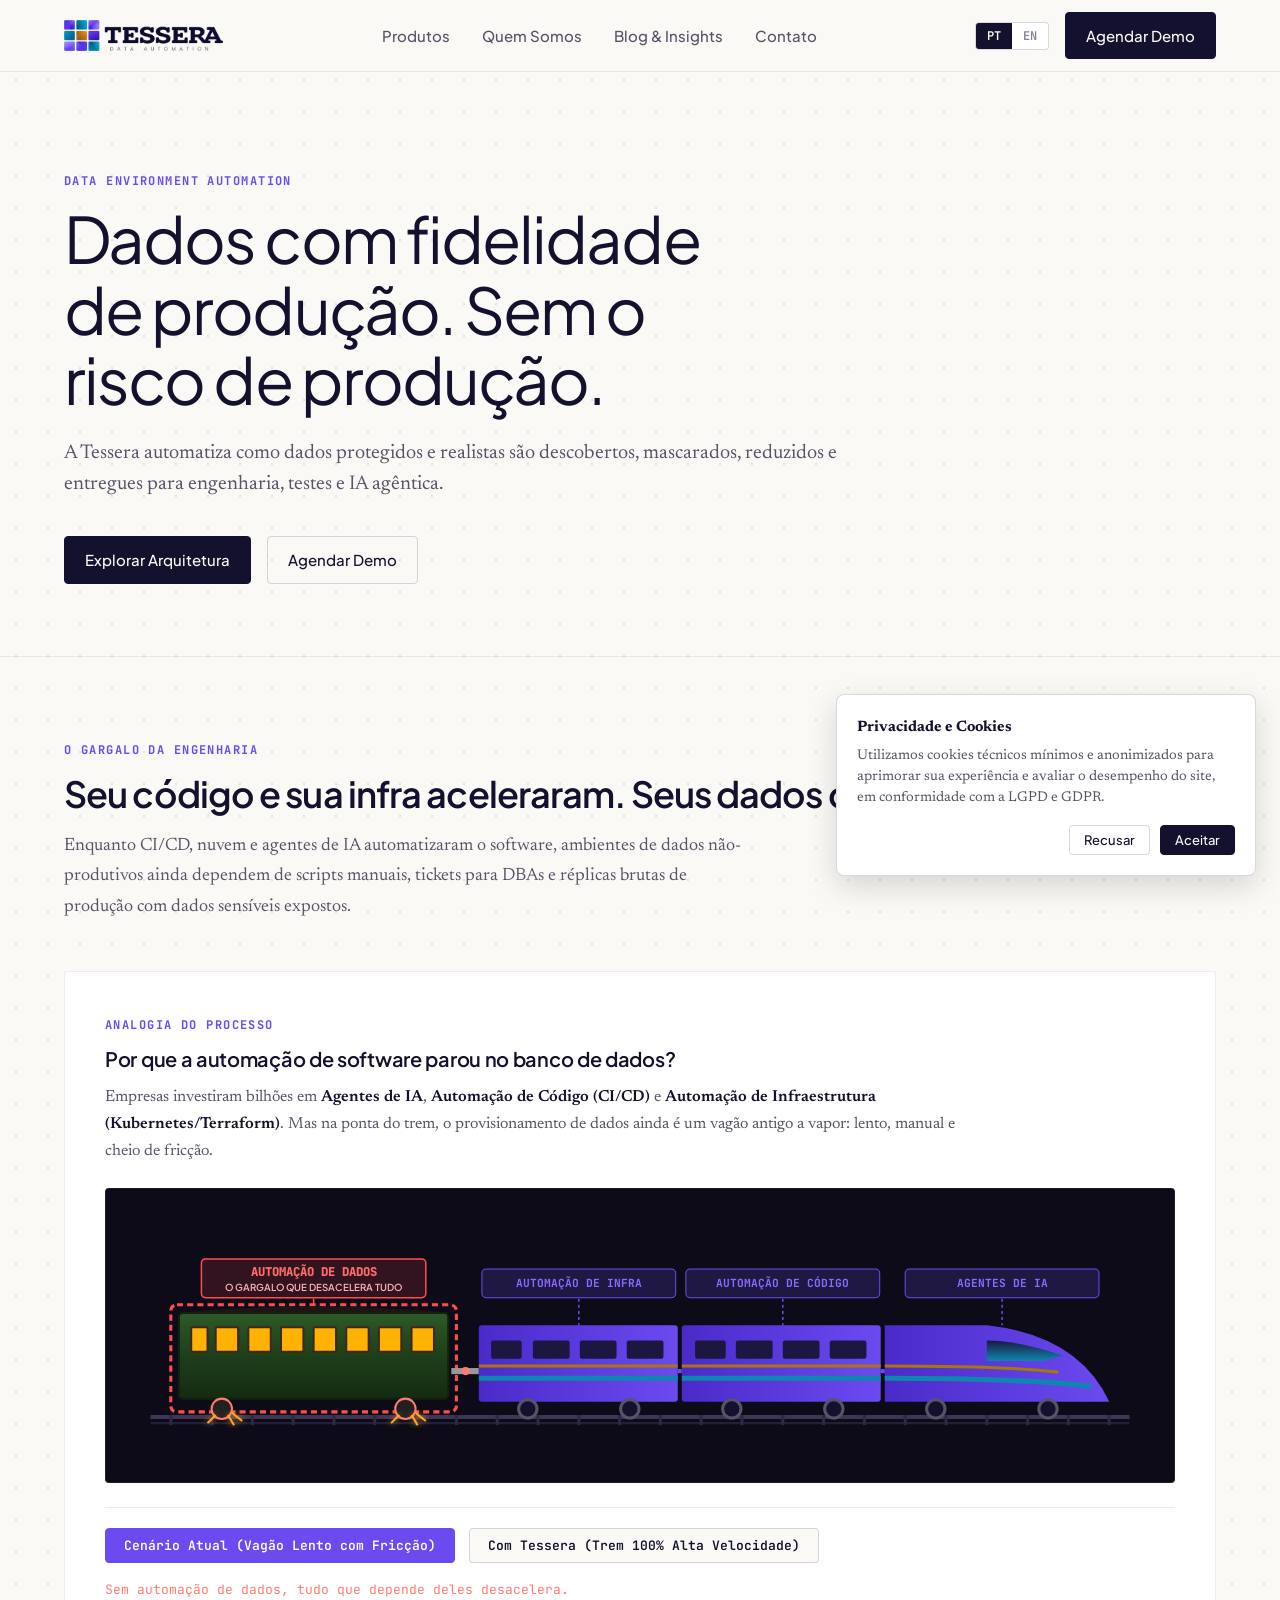
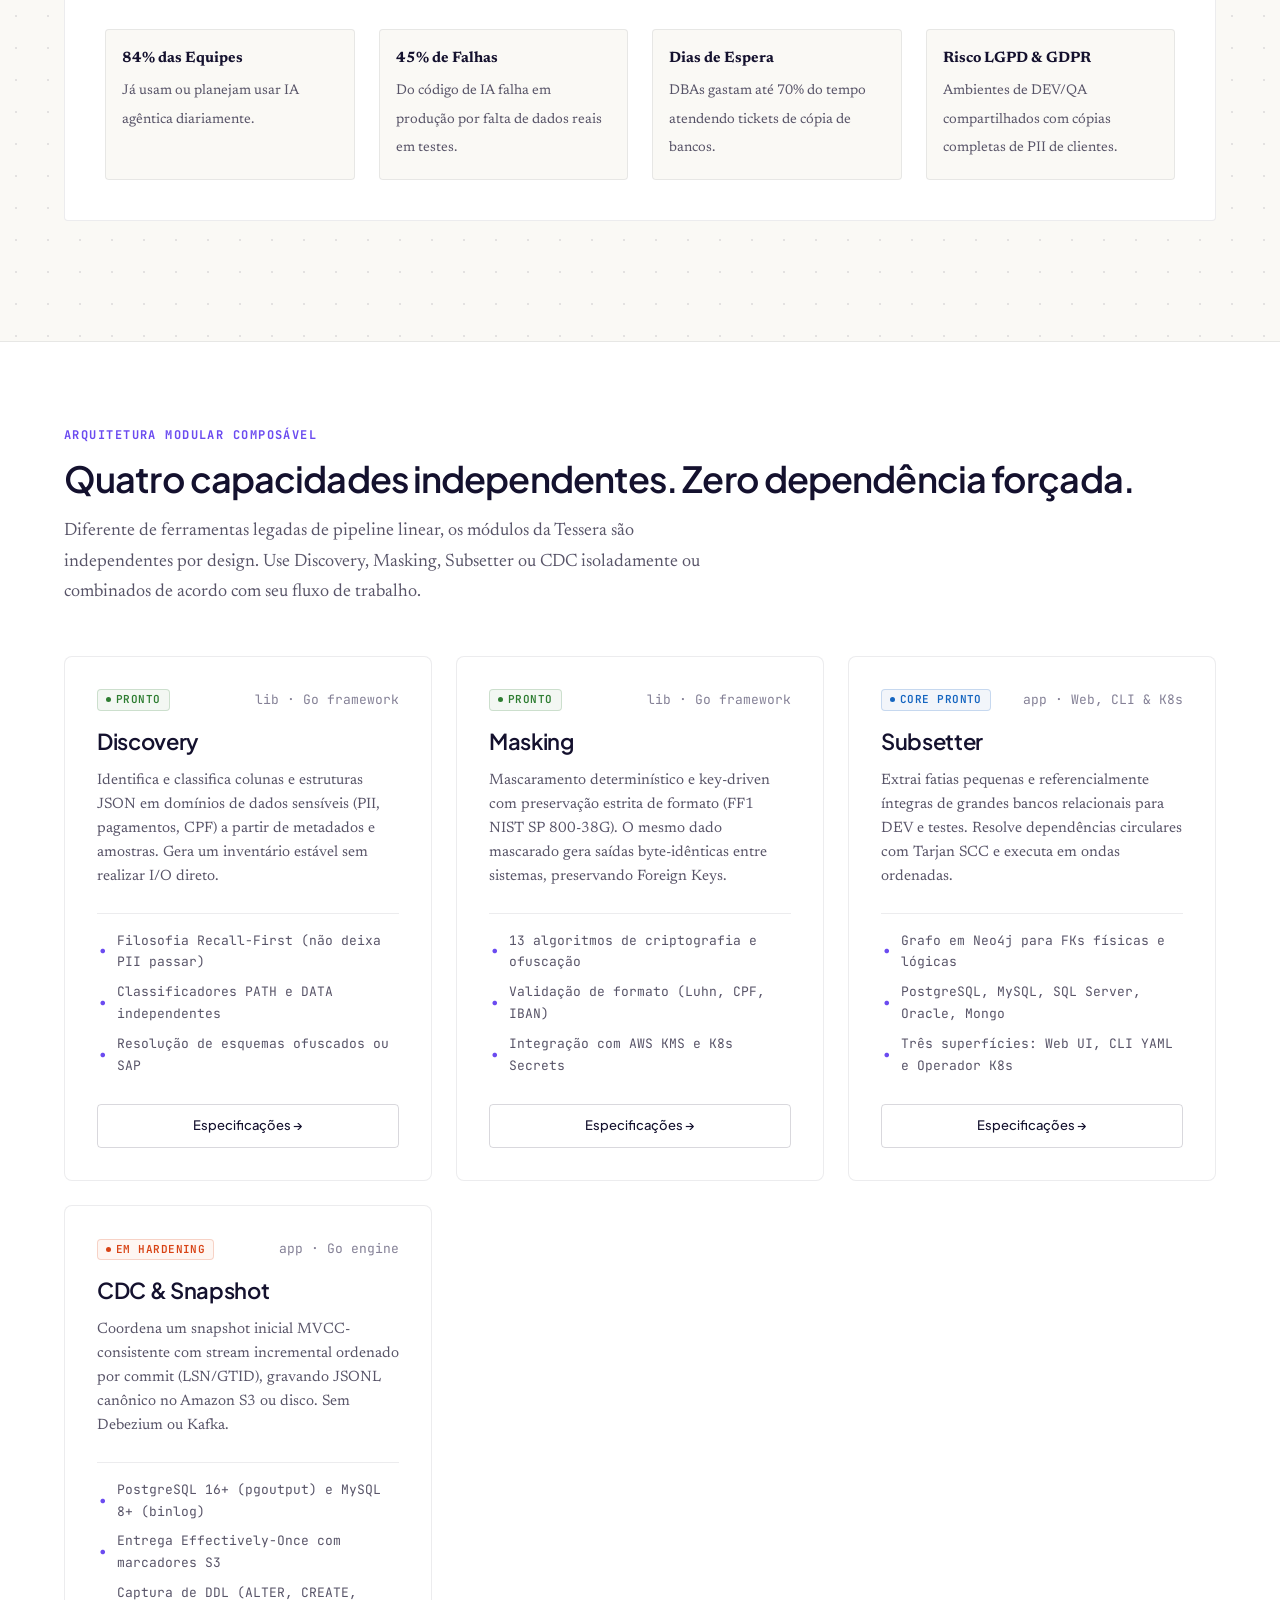
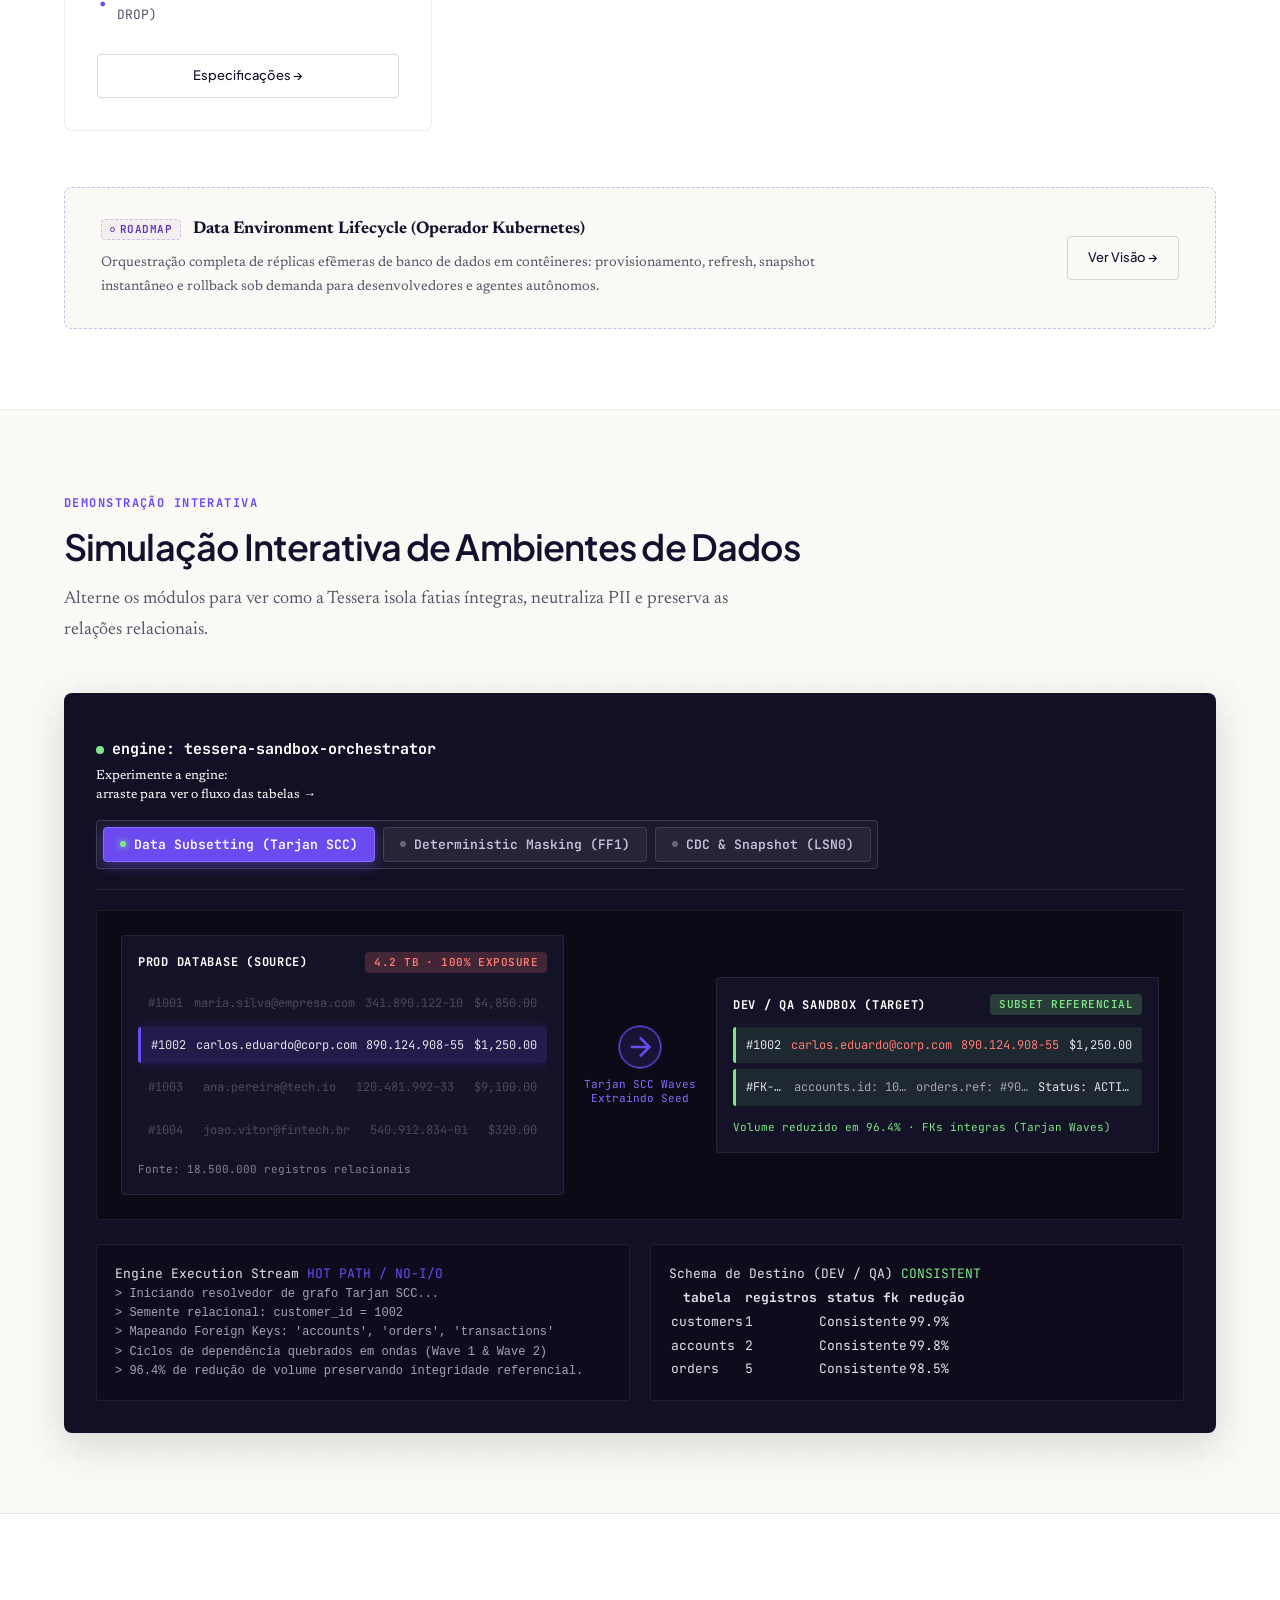
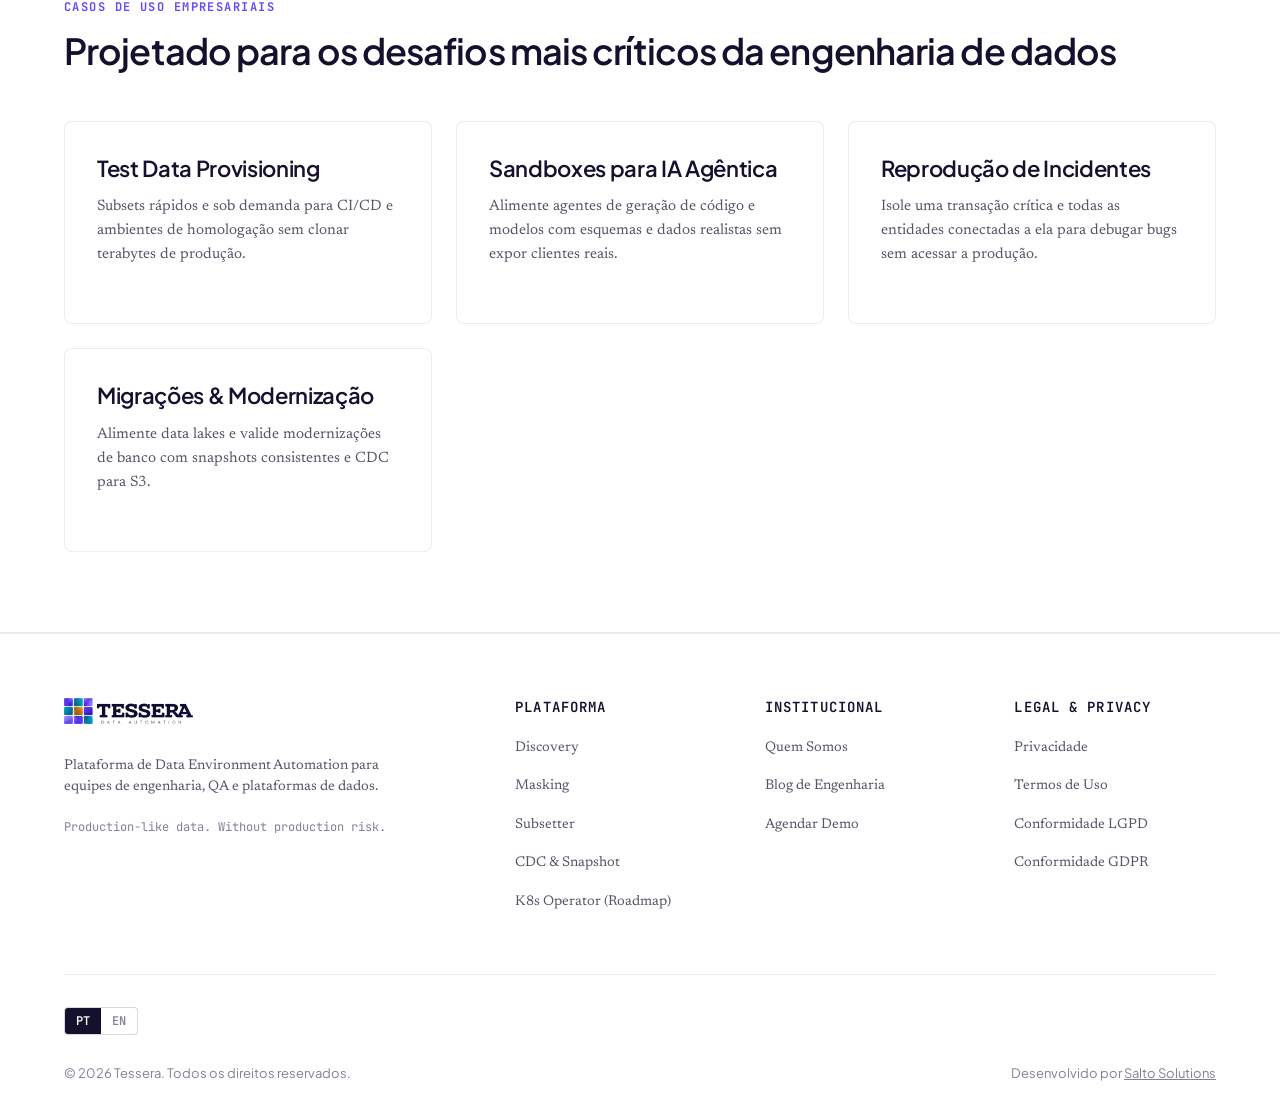
==== public/index.html @ 7ae5f6b9 "fix: menu desktop sem setas, espacamento e separacao dos blocos de filosofia, alinhamento dos CTAs d" ====
<!DOCTYPE html>
<html lang="pt-BR">
<head>
  <meta charset="UTF-8">
  <meta name="viewport" content="width=device-width, initial-scale=1.0">
  <title>Tessera — Data Environment Automation | Production-like Data Without Production Risk</title>
  
  <!-- SEO & Metatags -->
  <meta name="description" content="A Tessera automatiza ambientes de dados não-produtivos: descoberta de dados sensíveis, mascaramento determinístico, data subsetting referencial e CDC contínuo para engenharia e IA.">
  <meta name="keywords" content="data environment automation, data masking, data subsetting, PII discovery, CDC PostgreSQL, test data management, engenharia de dados, IA agêntica">
  <meta name="robots" content="index, follow">
  <link rel="canonical" href="https://gettessera.io/">

  <!-- OpenGraph / Facebook / LinkedIn -->
  <meta property="og:type" content="website">
  <meta property="og:url" content="https://gettessera.io/">
  <meta property="og:title" content="Tessera — Production-like data. Without production risk.">
  <meta property="og:description" content="Automação moderna do ciclo de vida de dados para engenharia de software, QA e agentes de IA.">
  <meta property="og:image" content="https://gettessera.io/assets/og-image.svg">

  <!-- Twitter Cards -->
  <meta name="twitter:card" content="summary_large_image">
  <meta name="twitter:title" content="Tessera — Data Environment Automation">
  <meta name="twitter:description" content="Production-like data. Without production risk.">
  <meta name="twitter:image" content="https://gettessera.io/assets/og-image.svg">

  <!-- Favicon -->
  <link rel="icon" type="image/svg+xml" href="favicon.svg">

  <!-- CSS & Fonts -->
  <link rel="preconnect" href="https://fonts.googleapis.com">
  <link rel="preconnect" href="https://fonts.gstatic.com" crossorigin>
  <link href="https://fonts.googleapis.com/css2?family=JetBrains+Mono:wght@400;500;600;700&family=Newsreader:ital,opsz,wght@0,6..72,400;0,6..72,500;0,6..72,600;1,6..72,400&family=Plus+Jakarta+Sans:wght@400;500;600;700&display=swap" rel="stylesheet">
  <link rel="stylesheet" href="assets/styles.css?v=20260910_10">

  <!-- Schema.org JSON-LD Structured Data (GEO / AEO) -->
  <script type="application/ld+json">
  {
    "@context": "https://schema.org",
    "@graph": [
      {
        "@type": "SoftwareApplication",
        "name": "Tessera",
        "applicationCategory": "DeveloperApplication",
        "operatingSystem": "Linux, macOS, Kubernetes",
        "description": "Enterprise platform for sensitive data discovery, deterministic format-preserving masking, referential data subsetting and change data capture.",
        "offers": {
          "@type": "Offer",
          "price": "0",
          "priceCurrency": "USD",
          "description": "Enterprise Demo on request"
        }
      },
      {
        "@type": "Organization",
        "name": "Tessera",
        "url": "https://gettessera.io",
        "logo": "https://gettessera.io/assets/tessera-symbol.svg"
      }
    ]
  }
  </script>
</head>
<body class="bg-grid-dots">

  <!-- Site Header -->
  <header class="site-header">
    <div class="container nav-wrapper">
      <a href="index.html" class="brand-logo" aria-label="Tessera Homepage">
        <img src="assets/tessera-logo-transparent.png" alt="Tessera Data Automation" style="height: 32px; width: auto; display: block;">
      </a>

      <!-- Mobile Backdrop Overlay (Anthropic Style) -->
      <div class="mobile-menu-backdrop" onclick="toggleMobileMenu()"></div>

      <nav class="main-nav">
        <a href="produtos.html" data-i18n="nav_products">Produtos <span>&rarr;</span></a>
        <a href="quem-somos.html" data-i18n="nav_about">Quem Somos <span>&rarr;</span></a>
        <a href="blog.html" data-i18n="nav_blog">Blog &amp; Insights <span>&rarr;</span></a>
        <a href="contato.html" data-i18n="nav_contact">Contato <span>&rarr;</span></a>
        
        <!-- Mobile Menu Footer with Language Switcher -->
        <div class="mobile-menu-footer">
          <span style="font-family: var(--font-mono); font-size: 0.75rem; color: var(--text-muted); letter-spacing: 0.05em; text-transform: uppercase;">Idioma / Language</span>
          <div class="lang-switch" role="group" aria-label="Language selector">
            <button class="lang-btn active" data-lang="pt" onclick="setLanguage('pt')">PT</button>
            <button class="lang-btn" data-lang="en" onclick="setLanguage('en')">EN</button>
          </div>
        </div>
      </nav>

      <div class="nav-actions">
        <div class="lang-switch" role="group" aria-label="Language selector">
          <button class="lang-btn active" data-lang="pt" onclick="setLanguage('pt')">PT</button>
          <button class="lang-btn" data-lang="en" onclick="setLanguage('en')">EN</button>
        </div>
        <a href="contato.html" class="btn btn-primary" data-i18n="nav_demo">Agendar Demo</a>
        <button class="mobile-menu-btn" onclick="toggleMobileMenu()" aria-label="Abrir Menu de Navegação" aria-expanded="false">
          <svg width="22" height="22" viewBox="0 0 24 24" fill="none" stroke="currentColor" stroke-width="2" stroke-linecap="round">
            <line x1="3" y1="6" x2="21" y2="6"></line>
            <line x1="3" y1="12" x2="21" y2="12"></line>
            <line x1="3" y1="18" x2="21" y2="18"></line>
          </svg>
        </button>
      </div>
    </div>
  </header>

  <!-- Hero Section -->
  <section class="hero">
    <div class="container">
      <span class="eyebrow" data-i18n="eyebrow_hero">DATA ENVIRONMENT AUTOMATION</span>
      <h1 data-i18n="hero_title">Dados com fidelidade de produção. Sem o risco de produção.</h1>
      <p class="lead" data-i18n="hero_desc">
        A Tessera automatiza como dados realistas e protegidos são descobertos, mascarados, reduzidos e entregues para engenharia, QA, migrações e agentes de IA.
      </p>
      <div class="cta-group">
        <a href="produtos.html" class="btn btn-primary" data-i18n="btn_explore">Explorar Arquitetura</a>
        <a href="contato.html" class="btn btn-secondary" data-i18n="nav_demo">Agendar Demonstração Técnica</a>
      </div>
    </div>
  </section>

  <!-- The Engineering Bottleneck Section (Train Analogy) -->
  <section>
    <div class="container">
      <div class="section-header">
        <span class="eyebrow" data-i18n="problem_eyebrow">O GARGALO DA ENGENHARIA</span>
        <h2 data-i18n="problem_title">Seu código e sua infra aceleraram. Seus dados continuam lentos.</h2>
        <p data-i18n="problem_desc">
          Enquanto CI/CD, nuvem e agentes de IA automatizaram o software, ambientes de dados não-produtivos ainda dependem de scripts manuais, tickets para DBAs e réplicas brutas de produção com dados sensíveis expostos.
        </p>
      </div>

      <!-- Problem Presentation Box -->
      <div class="problem-box">
        <div style="margin-bottom: 12px;">
          <span class="eyebrow" style="margin-bottom: 6px;">ANALOGIA DO PROCESSO</span>
          <h3 style="font-size: 1.25rem; font-weight: 600; margin-top: 4px;">Por que a automação de software parou no banco de dados?</h3>
        </div>

        <p class="text-muted" style="font-size: 1rem; max-width: 860px; line-height: 1.68; margin-bottom: 24px;">
          Empresas investiram bilhões em <strong>Agentes de IA</strong>, <strong>Automação de Código (CI/CD)</strong> e <strong>Automação de Infraestrutura (Kubernetes/Terraform)</strong>. Mas na ponta do trem, o provisionamento de dados ainda é um vagão antigo a vapor: lento, manual e cheio de fricção.
        </p>

        <!-- Train SVG Illustration (Horizontal Train Moving Right, 100% Inline SVG for Instant 60fps Zero-Flicker State Switching) -->
        <div class="train-scroll-container" id="train-scroll-wrapper">
          <div class="train-scroll-inner">
            <svg id="train-combined-svg" xmlns="http://www.w3.org/2000/svg" viewBox="0 0 1000 240" width="100%" height="auto" style="display: block;">
              <defs>
                <linearGradient id="shinkansenBody" x1="0%" y1="0%" x2="100%" y2="0%">
                  <stop offset="0%" stop-color="#4A2AC9"/>
                  <stop offset="100%" stop-color="#6B4BF0"/>
                </linearGradient>
                <linearGradient id="speedGlass" x1="0%" y1="0%" x2="0%" y2="100%">
                  <stop offset="0%" stop-color="#1B1740"/>
                  <stop offset="100%" stop-color="#0E86AD"/>
                </linearGradient>
                <linearGradient id="rusticWood" x1="0%" y1="0%" x2="0%" y2="100%">
                  <stop offset="0%" stop-color="#2D5A27"/>
                  <stop offset="50%" stop-color="#1E3F1A"/>
                  <stop offset="100%" stop-color="#142B11"/>
                </linearGradient>
                <linearGradient id="tesseraDataCarriage" x1="0%" y1="0%" x2="100%" y2="0%">
                  <stop offset="0%" stop-color="#0E86AD"/>
                  <stop offset="100%" stop-color="#6B4BF0"/>
                </linearGradient>
                <filter id="brakeSparks" x="-20%" y="-20%" width="140%" height="140%">
                  <feGaussianBlur stdDeviation="3" result="blur"/>
                  <feMerge>
                    <feMergeNode in="blur"/>
                    <feMergeNode in="SourceGraphic"/>
                  </feMerge>
                </filter>
              </defs>

              <!-- Track / Ground Rail -->
              <line id="train-rail-primary" x1="20" y1="200" x2="980" y2="200" stroke="#3A3654" stroke-width="4"/>
              <line id="train-rail-secondary" x1="20" y1="206" x2="980" y2="206" stroke="#221F38" stroke-width="2"/>
              <!-- Sleepers / Ties -->
              <g stroke="#2C2846" stroke-width="3">
                <line x1="40" y1="198" x2="40" y2="208"/><line x1="80" y1="198" x2="80" y2="208"/>
                <line x1="120" y1="198" x2="120" y2="208"/><line x1="160" y1="198" x2="160" y2="208"/>
                <line x1="200" y1="198" x2="200" y2="208"/><line x1="240" y1="198" x2="240" y2="208"/>
                <line x1="280" y1="198" x2="280" y2="208"/><line x1="320" y1="198" x2="320" y2="208"/>
                <line x1="360" y1="198" x2="360" y2="208"/><line x1="400" y1="198" x2="400" y2="208"/>
                <line x1="440" y1="198" x2="440" y2="208"/><line x1="480" y1="198" x2="480" y2="208"/>
                <line x1="520" y1="198" x2="520" y2="208"/><line x1="560" y1="198" x2="560" y2="208"/>
                <line x1="600" y1="198" x2="600" y2="208"/><line x1="640" y1="198" x2="640" y2="208"/>
                <line x1="680" y1="198" x2="680" y2="208"/><line x1="720" y1="198" x2="720" y2="208"/>
                <line x1="760" y1="198" x2="760" y2="208"/><line x1="800" y1="198" x2="800" y2="208"/>
                <line x1="840" y1="198" x2="840" y2="208"/><line x1="880" y1="198" x2="880" y2="208"/>
                <line x1="920" y1="198" x2="920" y2="208"/><line x1="960" y1="198" x2="960" y2="208"/>
              </g>

              <!-- ================= CARRIAGE 4: STATE 1 - THE BOTTLENECK (VISIBLE BY DEFAULT) ================= -->
              <g id="train-state-bottleneck" style="transition: opacity 0.2s ease;">
                <!-- Red Alert Box Framing the Problem -->
                <rect x="40" y="90" width="280" height="105" rx="6" fill="none" stroke="#FF4D4D" stroke-width="3" stroke-dasharray="6,4"/>
                
                <!-- Old Rustic Wooden Car Body -->
                <rect x="48" y="98" width="264" height="84" rx="4" fill="url(#rusticWood)" stroke="#11220F" stroke-width="2"/>
                <!-- Arched Roof -->
                <path d="M 45 98 Q 180 85 315 98 Z" fill="#1B1715"/>
                
                <!-- Glowing Old Lantern Windows with Bars -->
                <g fill="#FFB300" stroke="#3E2723" stroke-width="2">
                  <rect x="60" y="112" width="16" height="24" rx="1"/>
                  <rect x="84" y="112" width="22" height="24" rx="1"/>
                  <rect x="116" y="112" width="22" height="24" rx="1"/>
                  <rect x="148" y="112" width="22" height="24" rx="1"/>
                  <rect x="180" y="112" width="22" height="24" rx="1"/>
                  <rect x="212" y="112" width="22" height="24" rx="1"/>
                  <rect x="244" y="112" width="22" height="24" rx="1"/>
                  <rect x="276" y="112" width="22" height="24" rx="1"/>
                </g>

                <!-- Heavy Cast Iron Wheels with Friction Brake Sparks -->
                <circle cx="90" cy="192" r="10" fill="#212121" stroke="#FF7B72" stroke-width="2"/>
                <circle cx="270" cy="192" r="10" fill="#212121" stroke="#FF7B72" stroke-width="2"/>

                <!-- Friction Sparks Under Wheels -->
                <g filter="url(#brakeSparks)">
                  <path d="M 100 196 L 110 204 M 96 198 L 102 208 M 84 198 L 76 206" stroke="#FFA726" stroke-width="2"/>
                  <path d="M 280 196 L 290 204 M 276 198 L 282 208 M 264 198 L 256 206" stroke="#FFA726" stroke-width="2"/>
                </g>

                <!-- Bottleneck Warning Label -->
                <rect x="70" y="45" width="220" height="38" rx="4" fill="rgba(255, 77, 77, 0.15)" stroke="#FF4D4D" stroke-width="1.5"/>
                <text x="180" y="62" font-family="'JetBrains Mono', monospace" font-size="12" font-weight="800" fill="#FF6B6B" text-anchor="middle">AUTOMAÇÃO DE DADOS</text>
                <text x="180" y="76" font-family="'Plus Jakarta Sans', sans-serif" font-size="9.5" font-weight="600" fill="#FFB4B4" text-anchor="middle">O GARGALO QUE DESACELERA TUDO</text>
                <line x1="180" y1="84" x2="180" y2="90" stroke="#FF4D4D" stroke-width="1.5"/>

                <!-- Heavy Iron Hitch Coupling Under Strain -->
                <line x1="315" y1="155" x2="342" y2="155" stroke="#999" stroke-width="6"/>
                <circle cx="329" cy="155" r="4" fill="#FF7B72"/>
              </g>

              <!-- ================= CARRIAGE 4: STATE 2 - TESSERA HIGH-SPEED CARRIAGE (HIDDEN INITIALLY) ================= -->
              <g id="train-state-tessera" style="display: none; opacity: 0; transition: opacity 0.2s ease;">
                <rect x="40" y="110" width="280" height="75" rx="4" fill="url(#tesseraDataCarriage)"/>
                
                <!-- Modern Aerodynamic Glass -->
                <rect x="56" y="125" width="48" height="18" rx="2" fill="#14112E"/>
                <rect x="114" y="125" width="48" height="18" rx="2" fill="#14112E"/>
                <rect x="172" y="125" width="48" height="18" rx="2" fill="#14112E"/>
                <rect x="230" y="125" width="48" height="18" rx="2" fill="#14112E"/>
                
                <!-- Speed Lines -->
                <line x1="40" y1="162" x2="320" y2="162" stroke="#7EE787" stroke-width="4"/>
                <line x1="40" y1="152" x2="320" y2="152" stroke="#A9760C" stroke-width="2"/>

                <!-- High Performance Low Friction Wheels -->
                <circle cx="100" cy="192" r="9" fill="#14112E" stroke="#7EE787" stroke-width="3"/>
                <circle cx="260" cy="192" r="9" fill="#14112E" stroke="#7EE787" stroke-width="3"/>

                <!-- Tessera Logo Tag on the Carriage -->
                <g transform="translate(285, 126)">
                  <rect x="0" y="0" width="4" height="4" fill="#6B4BF0"/>
                  <rect x="6" y="0" width="4" height="4" fill="#0E86AD"/>
                  <rect x="12" y="0" width="4" height="4" fill="#8A6BFF"/>
                  <rect x="0" y="6" width="4" height="4" fill="#0E86AD"/>
                  <rect x="6" y="6" width="4" height="4" fill="#A9760C"/>
                  <rect x="12" y="6" width="4" height="4" fill="#6B4BF0"/>
                  <rect x="0" y="12" width="4" height="4" fill="#8A6BFF"/>
                  <rect x="6" y="12" width="4" height="4" fill="#6B4BF0"/>
                  <rect x="12" y="12" width="4" height="4" fill="#0E86AD"/>
                </g>

                <!-- Success Badge -->
                <rect x="70" y="45" width="220" height="38" rx="4" fill="rgba(126, 231, 135, 0.15)" stroke="#7EE787" stroke-width="1.5"/>
                <text x="180" y="62" font-family="'JetBrains Mono', monospace" font-size="12" font-weight="800" fill="#7EE787" text-anchor="middle">TESSERA DATA AUTOMATION</text>
                <text x="180" y="76" font-family="'Plus Jakarta Sans', sans-serif" font-size="9.5" font-weight="600" fill="#E2E1EA" text-anchor="middle">VELOCIDADE MÁXIMA ALINHADA</text>
                <line x1="180" y1="84" x2="180" y2="110" stroke="#7EE787" stroke-width="1.5"/>

                <!-- Modern Coupling -->
                <line x1="320" y1="155" x2="342" y2="155" stroke="#0E86AD" stroke-width="8"/>
              </g>

              <!-- ================= CARRIAGE 3: HIGH SPEED INFRA AUTOMATION ================= -->
              <g class="bullet-train-mid2">
                <rect x="342" y="110" width="195" height="75" rx="3" fill="url(#shinkansenBody)"/>
                <rect x="354" y="125" width="30" height="18" rx="2" fill="#1B1740"/>
                <rect x="395" y="125" width="36" height="18" rx="2" fill="#1B1740"/>
                <rect x="441" y="125" width="36" height="18" rx="2" fill="#1B1740"/>
                <rect x="487" y="125" width="36" height="18" rx="2" fill="#1B1740"/>
                <line x1="342" y1="162" x2="537" y2="162" stroke="#0E86AD" stroke-width="5"/>
                <line x1="342" y1="150" x2="537" y2="150" stroke="#A9760C" stroke-width="3"/>
                <circle cx="390" cy="192" r="9" fill="#14112E" stroke="#585468" stroke-width="3"/>
                <circle cx="490" cy="192" r="9" fill="#14112E" stroke="#585468" stroke-width="3"/>
                <rect x="345" y="55" width="190" height="28" rx="4" fill="rgba(107, 75, 240, 0.2)" stroke="#6B4BF0" stroke-width="1"/>
                <text x="440" y="73" font-family="'JetBrains Mono', monospace" font-size="11" font-weight="700" fill="#8A6BFF" text-anchor="middle">AUTOMAÇÃO DE INFRA</text>
                <line x1="440" y1="84" x2="440" y2="110" stroke="#6B4BF0" stroke-width="1.5" stroke-dasharray="3,3"/>
              </g>

              <!-- High speed coupling -->
              <line x1="537" y1="155" x2="541" y2="155" stroke="#6B4BF0" stroke-width="4"/>

              <!-- ================= CARRIAGE 2: HIGH SPEED CODE AUTOMATION ================= -->
              <g class="bullet-train-mid1">
                <rect x="541" y="110" width="195" height="75" rx="3" fill="url(#shinkansenBody)"/>
                <rect x="554" y="125" width="30" height="18" rx="2" fill="#1B1740"/>
                <rect x="594" y="125" width="36" height="18" rx="2" fill="#1B1740"/>
                <rect x="640" y="125" width="36" height="18" rx="2" fill="#1B1740"/>
                <rect x="686" y="125" width="36" height="18" rx="2" fill="#1B1740"/>
                <line x1="541" y1="162" x2="736" y2="162" stroke="#0E86AD" stroke-width="5"/>
                <line x1="541" y1="150" x2="736" y2="150" stroke="#A9760C" stroke-width="3"/>
                <circle cx="590" cy="192" r="9" fill="#14112E" stroke="#585468" stroke-width="3"/>
                <circle cx="690" cy="192" r="9" fill="#14112E" stroke="#585468" stroke-width="3"/>
                <rect x="545" y="55" width="190" height="28" rx="4" fill="rgba(107, 75, 240, 0.2)" stroke="#6B4BF0" stroke-width="1"/>
                <text x="640" y="73" font-family="'JetBrains Mono', monospace" font-size="11" font-weight="700" fill="#8A6BFF" text-anchor="middle">AUTOMAÇÃO DE CÓDIGO</text>
                <line x1="640" y1="84" x2="640" y2="110" stroke="#6B4BF0" stroke-width="1.5" stroke-dasharray="3,3"/>
              </g>

              <!-- High speed coupling -->
              <line x1="736" y1="155" x2="740" y2="155" stroke="#6B4BF0" stroke-width="4"/>

              <!-- ================= CARRIAGE 1: HIGH SPEED BULLET TRAIN ENGINE (MOVING TO THE RIGHT) ================= -->
              <g class="bullet-train-lead">
                <path d="M 740 185 L 860 185 L 960 185 Q 930 120 840 110 L 740 110 Z" fill="url(#shinkansenBody)"/>
                <path d="M 840 125 Q 870 125 915 140 L 895 145 L 840 145 Z" fill="url(#speedGlass)"/>
                <path d="M 740 162 Q 880 162 942 170" stroke="#0E86AD" stroke-width="5" fill="none"/>
                <path d="M 740 150 Q 860 150 910 156" stroke="#A9760C" stroke-width="3" fill="none"/>
                <circle cx="790" cy="192" r="9" fill="#14112E" stroke="#585468" stroke-width="3"/>
                <circle cx="900" cy="192" r="9" fill="#14112E" stroke="#585468" stroke-width="3"/>
                <rect x="760" y="55" width="190" height="28" rx="4" fill="rgba(107, 75, 240, 0.2)" stroke="#6B4BF0" stroke-width="1"/>
                <text x="855" y="73" font-family="'JetBrains Mono', monospace" font-size="11" font-weight="700" fill="#8A6BFF" text-anchor="middle">AGENTES DE IA</text>
                <line x1="855" y1="84" x2="855" y2="110" stroke="#6B4BF0" stroke-width="1.5" stroke-dasharray="3,3"/>
              </g>
            </svg>
          </div>
        </div>

        <!-- Mobile swipe/drag hint -->
        <div class="train-mobile-hint">
          <svg width="16" height="16" viewBox="0 0 24 24" fill="none" stroke="currentColor" stroke-width="2" stroke-linecap="round">
            <line x1="5" y1="12" x2="19" y2="12"></line>
            <polyline points="12 5 19 12 12 19"></polyline>
          </svg>
          <span>Deslize para a direita para ver os vagões anteriores</span>
        </div>

        <!-- Interactive State Toggle for Train (No emojis, clean technical styling) -->
        <div class="train-interactive-controls">
          <div class="train-button-group">
            <button class="train-toggle-btn active" id="btn-train-bottleneck" onclick="setTrainState('bottleneck')">
              Cenário Atual (Vagão Lento com Fricção)
            </button>
            <button class="train-toggle-btn" id="btn-train-tessera" onclick="setTrainState('tessera')">
              Com Tessera (Trem 100% Alta Velocidade)
            </button>
          </div>
          <span id="train-feedback-text" style="font-family: var(--font-mono); font-size: 0.8125rem; color: #FF7B72;">
            Sem automação de dados, tudo que depende deles desacelera.
          </span>
        </div>

        <div class="problem-grid" style="margin-top: 28px;">
          <div class="problem-item">
            <strong>84% das Equipes</strong>
            <span>Já usam ou planejam usar IA agêntica diariamente.</span>
          </div>
          <div class="problem-item">
            <strong>45% de Falhas</strong>
            <span>Do código de IA falha em produção por falta de dados reais em testes.</span>
          </div>
          <div class="problem-item">
            <strong>Dias de Espera</strong>
            <span>DBAs gastam até 70% do tempo atendendo tickets de cópia de bancos.</span>
          </div>
          <div class="problem-item">
            <strong>Risco LGPD &amp; GDPR</strong>
            <span>Ambientes de DEV/QA compartilhados com cópias completas de PII de clientes.</span>
          </div>
        </div>
      </div>
    </div>
  </section>

  <!-- Composable Capabilities (Non-Linear Architecture) -->
  <section style="background: var(--bg-secondary);">
    <div class="container">
      <div class="section-header">
        <span class="eyebrow">ARQUITETURA MODULAR COMPOSÁVEL</span>
        <h2 class="font-title">Quatro capacidades independentes. Zero dependência forçada.</h2>
        <p>
          Diferente de ferramentas legadas de pipeline linear, os módulos da Tessera são independentes por design. Use Discovery, Masking, Subsetter ou CDC isoladamente ou combinados de acordo com seu fluxo de trabalho.
        </p>
      </div>

      <div class="cards-grid">
        <!-- 1. Discovery -->
        <div class="product-card">
          <div class="card-top">
            <span class="badge badge-ready">PRONTO</span>
            <span class="card-code">lib · Go framework</span>
          </div>
          <h3>Discovery</h3>
          <p>
            Identifica e classifica colunas e estruturas JSON em domínios de dados sensíveis (PII, pagamentos, CPF) a partir de metadados e amostras. Gera um inventário estável sem realizar I/O direto.
          </p>
          <ul class="card-features">
            <li>Filosofia Recall-First (não deixa PII passar)</li>
            <li>Classificadores PATH e DATA independentes</li>
            <li>Resolução de esquemas ofuscados ou SAP</li>
          </ul>
          <a href="produtos.html#discovery" class="btn btn-secondary" style="font-size: 0.8125rem;">Especificações &rarr;</a>
        </div>

        <!-- 2. Masking -->
        <div class="product-card">
          <div class="card-top">
            <span class="badge badge-ready">PRONTO</span>
            <span class="card-code">lib · Go framework</span>
          </div>
          <h3>Masking</h3>
          <p>
            Mascaramento determinístico e key-driven com preservação estrita de formato (FF1 NIST SP 800-38G). O mesmo dado mascarado gera saídas byte-idênticas entre sistemas, preservando Foreign Keys.
          </p>
          <ul class="card-features">
            <li>13 algoritmos de criptografia e ofuscação</li>
            <li>Validação de formato (Luhn, CPF, IBAN)</li>
            <li>Integração com AWS KMS e K8s Secrets</li>
          </ul>
          <a href="produtos.html#masking" class="btn btn-secondary" style="font-size: 0.8125rem;">Especificações &rarr;</a>
        </div>

        <!-- 3. Subsetter -->
        <div class="product-card">
          <div class="card-top">
            <span class="badge badge-core">CORE PRONTO</span>
            <span class="card-code">app · Web, CLI &amp; K8s</span>
          </div>
          <h3>Subsetter</h3>
          <p>
            Extrai fatias pequenas e referencialmente íntegras de grandes bancos relacionais para DEV e testes. Resolve dependências circulares com Tarjan SCC e executa em ondas ordenadas.
          </p>
          <ul class="card-features">
            <li>Grafo em Neo4j para FKs físicas e lógicas</li>
            <li>PostgreSQL, MySQL, SQL Server, Oracle, Mongo</li>
            <li>Três superfícies: Web UI, CLI YAML e Operador K8s</li>
          </ul>
          <a href="produtos.html#subsetter" class="btn btn-secondary" style="font-size: 0.8125rem;">Especificações &rarr;</a>
        </div>

        <!-- 4. CDC & Snapshot -->
        <div class="product-card">
          <div class="card-top">
            <span class="badge badge-hardening">EM HARDENING</span>
            <span class="card-code">app · Go engine</span>
          </div>
          <h3>CDC &amp; Snapshot</h3>
          <p>
            Coordena um snapshot inicial MVCC-consistente com stream incremental ordenado por commit (LSN/GTID), gravando JSONL canônico no Amazon S3 ou disco. Sem Debezium ou Kafka.
          </p>
          <ul class="card-features">
            <li>PostgreSQL 16+ (pgoutput) e MySQL 8+ (binlog)</li>
            <li>Entrega Effectively-Once com marcadores S3</li>
            <li>Captura de DDL (ALTER, CREATE, DROP)</li>
          </ul>
          <a href="produtos.html#cdc" class="btn btn-secondary" style="font-size: 0.8125rem;">Especificações &rarr;</a>
        </div>
      </div>

      <!-- Roadmap Box -->
      <div class="roadmap-card">
        <div>
          <div style="display: flex; align-items: center; gap: 12px; margin-bottom: 8px;">
            <span class="badge badge-roadmap">ROADMAP</span>
            <strong style="font-size: 1.0625rem;">Data Environment Lifecycle (Operador Kubernetes)</strong>
          </div>
          <p class="text-muted" style="font-size: 0.875rem; max-width: 750px;">
            Orquestração completa de réplicas efêmeras de banco de dados em contêineres: provisionamento, refresh, snapshot instantâneo e rollback sob demanda para desenvolvedores e agentes autônomos.
          </p>
        </div>
        <a href="produtos.html#lifecycle" class="btn btn-secondary" style="font-size: 0.8125rem;">Ver Visão &rarr;</a>
      </div>
    </div>
  </section>

  <!-- Interactive Data Showcase (Tonic Benchmark Reinterpreted) -->
  <section>
    <div class="container">
      <div class="section-header">
        <span class="eyebrow">DEMONSTRAÇÃO INTERATIVA</span>
        <h2 class="font-title" data-i18n="demo_title">Simulação Interativa de Ambientes de Dados</h2>
        <p data-i18n="demo_desc">
          Alterne os módulos para ver como a Tessera isola fatias íntegras, neutraliza PII e preserva as relações relacionais.
        </p>
      </div>

      <div class="demo-container">
        <div class="demo-header">
          <div>
            <div style="display: flex; align-items: center; gap: 8px;">
              <span class="status-pulse"></span>
              <strong style="font-family: var(--font-mono); font-size: 0.9375rem; color: #FFFFFF;">engine: tessera-sandbox-orchestrator</strong>
            </div>
            <span style="font-size: 0.8125rem; color: #FFFFFF; display: block; margin-top: 5px; line-height: 1.4;">
              Experimente a engine:<br>
              arraste para ver o fluxo das tabelas &rarr;
            </span>
          </div>

          <div class="demo-tabs">
            <button class="demo-tab-btn active" data-module="subset" onclick="setDemoTab('subset')">Data Subsetting (Tarjan SCC)</button>
            <button class="demo-tab-btn" data-module="mask" onclick="setDemoTab('mask')">Deterministic Masking (FF1)</button>
            <button class="demo-tab-btn" data-module="cdc" onclick="setDemoTab('cdc')">CDC &amp; Snapshot (LSN0)</button>
          </div>
        </div>

        <!-- Animated Graphical Transformation Visualizer -->
        <div class="visual-pipeline">
          <div class="pipeline-card">
            <div class="pipeline-title">
              <span>PROD DATABASE (SOURCE)</span>
              <span class="badge" style="background: rgba(255,123,114,0.2); color: #FF7B72;">4.2 TB · 100% EXPOSURE</span>
            </div>
            <div class="pipeline-db-view">
              <div class="row-item row-excluded">
                <span class="col-id">#1001</span>
                <span class="col-pii">maria.silva@empresa.com</span>
                <span class="col-cpf">341.890.122-10</span>
                <span class="col-amt">$4,850.00</span>
              </div>
              <div class="row-item row-active" id="source-row-highlight">
                <span class="col-id">#1002</span>
                <span class="col-pii">carlos.eduardo@corp.com</span>
                <span class="col-cpf">890.124.908-55</span>
                <span class="col-amt">$1,250.00</span>
              </div>
              <div class="row-item row-excluded">
                <span class="col-id">#1003</span>
                <span class="col-pii">ana.pereira@tech.io</span>
                <span class="col-cpf">120.481.992-33</span>
                <span class="col-amt">$9,100.00</span>
              </div>
              <div class="row-item row-excluded">
                <span class="col-id">#1004</span>
                <span class="col-pii">joao.vitor@fintech.br</span>
                <span class="col-cpf">540.912.834-01</span>
                <span class="col-amt">$320.00</span>
              </div>
            </div>
            <div class="pipeline-stat" id="source-stat-text">Fonte: 18.500.000 registros relacionais</div>
          </div>

          <div class="pipeline-connector">
            <div class="flow-arrow">
              <span class="flow-pulse"></span>
              <svg width="32" height="32" viewBox="0 0 24 24" fill="none" stroke="#6B4BF0" stroke-width="2">
                <path d="M5 12h14M12 5l7 7-7 7"/>
              </svg>
            </div>
            <span class="flow-label" id="flow-label-text">Tarjan Waves Extraindo Seed</span>
          </div>

          <div class="pipeline-card pipeline-target">
            <div class="pipeline-title">
              <span>DEV / QA SANDBOX (TARGET)</span>
              <span class="badge" style="background: rgba(126,231,135,0.2); color: #7EE787;" id="target-badge">REFERENTIAL &amp; SAFE</span>
            </div>
            <div class="pipeline-db-view" id="target-db-view">
              <!-- Dynamically populated with smooth transitions -->
            </div>
            <div class="pipeline-stat" id="target-stat-text" style="color: #7EE787;">Volume reduzido em 96.4% · Integridade de FKs 100% preservada</div>
          </div>
        </div>

        <div class="demo-body" style="margin-top: 24px;">
          <!-- Execution Log -->
          <div class="code-panel">
            <div class="code-panel-header">
              <span>Engine Execution Stream</span>
              <span style="color: #6B4BF0;">HOT PATH / NO-I/O</span>
            </div>
            <pre id="demo-log" style="color: #A6A3B8; line-height: 1.6; font-size: 0.75rem; white-space: pre-wrap; margin: 0;"></pre>
          </div>

          <!-- Target Output JSON/Schema -->
          <div class="code-panel">
            <div class="code-panel-header">
              <span id="output-panel-title">Target Schema Verification</span>
              <span style="color: #7EE787;" id="output-panel-status">CONSISTENT</span>
            </div>
            <div id="demo-target-output"></div>
          </div>
        </div>
      </div>
    </div>
  </section>

  <!-- Use Cases -->
  <section style="background: var(--bg-secondary);">
    <div class="container">
      <div class="section-header">
        <span class="eyebrow">CASOS DE USO EMPRESARIAIS</span>
        <h2 class="font-title">Projetado para os desafios mais críticos da engenharia de dados</h2>
      </div>

      <div class="cards-grid">
        <div class="product-card">
          <h3>Test Data Provisioning</h3>
          <p>Subsets rápidos e sob demanda para CI/CD e ambientes de homologação sem clonar terabytes de produção.</p>
        </div>
        <div class="product-card">
          <h3>Sandboxes para IA Agêntica</h3>
          <p>Alimente agentes de geração de código e modelos com esquemas e dados realistas sem expor clientes reais.</p>
        </div>
        <div class="product-card">
          <h3>Reprodução de Incidentes</h3>
          <p>Isole uma transação crítica e todas as entidades conectadas a ela para debugar bugs sem acessar a produção.</p>
        </div>
        <div class="product-card">
          <h3>Migrações &amp; Modernização</h3>
          <p>Alimente data lakes e valide modernizações de banco com snapshots consistentes e CDC para S3.</p>
        </div>
      </div>
    </div>
  </section>

  <!-- Site Footer -->
  <footer class="site-footer">
    <div class="container">
      <div class="footer-grid">
        <div class="footer-col">
          <div style="display: flex; align-items: center; gap: 10px; margin-bottom: 16px;">
            <img src="assets/tessera-logo-transparent.png" alt="Tessera" style="height: 28px; width: auto; display: block;">
          </div>
          <p style="font-size: 0.875rem; color: var(--text-secondary); max-width: 320px; line-height: 1.5; margin-bottom: 16px;">
            Plataforma de Data Environment Automation para equipes de engenharia, QA e plataformas de dados.
          </p>
          <span style="font-family: var(--font-mono); font-size: 0.75rem; color: var(--text-muted);">
            Production-like data. Without production risk.
          </span>
        </div>

        <div class="footer-col">
          <h4>Plataforma</h4>
          <ul>
            <li><a href="produtos.html#discovery">Discovery</a></li>
            <li><a href="produtos.html#masking">Masking</a></li>
            <li><a href="produtos.html#subsetter">Subsetter</a></li>
            <li><a href="produtos.html#cdc">CDC &amp; Snapshot</a></li>
            <li><a href="produtos.html#lifecycle">K8s Operator (Roadmap)</a></li>
          </ul>
        </div>

        <div class="footer-col">
          <h4>Institucional</h4>
          <ul>
            <li><a href="quem-somos.html">Quem Somos</a></li>
            <li><a href="blog.html">Blog de Engenharia</a></li>
            <li><a href="contato.html">Agendar Demo</a></li>
          </ul>
        </div>

        <div class="footer-col">
          <h4>Legal &amp; Privacy</h4>
          <ul>
            <li><a href="privacidade.html">Privacidade</a></li>
            <li><a href="termos.html">Termos de Uso</a></li>
            <li><a href="privacidade.html#lgpd">Conformidade LGPD</a></li>
            <li><a href="privacidade.html#gdpr">Conformidade GDPR</a></li>
          </ul>
        </div>
      </div>

      <div class="footer-bottom">
        <div style="width: 100%; display: flex; align-items: center; justify-content: space-between; flex-wrap: wrap; gap: 16px;">
          <div class="lang-switch" role="group" aria-label="Language selector">
            <button class="lang-btn active" data-lang="pt" onclick="setLanguage('pt')">PT</button>
            <button class="lang-btn" data-lang="en" onclick="setLanguage('en')">EN</button>
          </div>
        </div>
        <div style="width: 100%; display: flex; align-items: center; justify-content: space-between; flex-wrap: wrap; gap: 16px; margin-top: 12px;">
          <span>&copy; 2026 Tessera. Todos os direitos reservados.</span>
          <span>Desenvolvido por <a href="https://salto.solutions" target="_blank" style="color: inherit; text-decoration: underline;">Salto Solutions</a></span>
        </div>
      </div>
    </div>
  </footer>

  <!-- Cookie Banner -->
  <div id="cookie-banner" role="dialog" aria-labelledby="cookie-title">
    <strong id="cookie-title" style="display: block; font-size: 0.9375rem; margin-bottom: 6px;">Privacidade e Cookies</strong>
    <p data-i18n="cookie_text">
      Utilizamos cookies técnicos mínimos e anonimizados para aprimorar sua experiência e avaliar o desempenho do site, em conformidade com a LGPD e GDPR.
    </p>
    <div class="cookie-actions">
      <button class="btn btn-secondary" style="padding: 6px 14px; font-size: 0.8125rem;" onclick="declineCookies()" data-i18n="cookie_decline">Recusar</button>
      <button class="btn btn-primary" style="padding: 6px 14px; font-size: 0.8125rem;" onclick="acceptCookies()" data-i18n="cookie_accept">Aceitar</button>
    </div>
  </div>

  <script src="assets/app.js?v=20260910_10"></script>
</body>
</html>
---- public/assets/styles.css ----
/* ==========================================================================
   TESSERA — Design System
   Inspired by Anthropic (Editorial, Minimalist, High Typography Density, Clean)
   ========================================================================== */

:root {
  /* Colors */
  --bg-primary: #FAF9F5;
  --bg-secondary: #FFFFFF;
  --bg-subtle: #F3F1EA;
  --bg-card: #FFFFFF;
  --bg-dark: #121024;

  --border-subtle: rgba(20, 17, 46, 0.08);
  --border-strong: rgba(20, 17, 46, 0.16);
  --border-focus: #6B4BF0;

  --text-primary: #14112E;
  --text-secondary: #585468;
  --text-muted: #848096;
  --text-inverse: #FAF9F5;

  /* Tessera Brand Palette */
  --tessera-violet: #6B4BF0;
  --tessera-violet-light: #8A6BFF;
  --tessera-cyan: #0E86AD;
  --tessera-gold: #A9760C;
  --tessera-dark: #14112E;

  /* Badges */
  --badge-ready-bg: #E8F5E9;
  --badge-ready-text: #1B5E20;
  --badge-core-bg: #E3F2FD;
  --badge-core-text: #0D47A1;
  --badge-hardening-bg: #FFF3E0;
  --badge-hardening-text: #E65100;
  --badge-roadmap-bg: #EDE7F6;
  --badge-roadmap-text: #4A148C;

  /* Typography — Claude / Anthropic Style (Editorial Sans-Serif Titles + Warm Serif Body) */
  --font-title: "Plus Jakarta Sans", -apple-system, BlinkMacSystemFont, "Segoe UI", Roboto, sans-serif;
  --font-body: "Newsreader", "Iowan Old Style", "Apple Garamond", "Baskerville", Georgia, serif;
  --font-mono: "JetBrains Mono", "SFMono-Regular", Menlo, Monaco, Consolas, monospace;

  /* Layout */
  --max-width: 1200px;
  --content-width: 900px;
  --header-height: 72px;
  --radius-sm: 4px;
  --radius-md: 8px;
  --radius-lg: 12px;
}

/* Reset & Base */
*, *::before, *::after {
  box-sizing: border-box;
  margin: 0;
  padding: 0;
}

html {
  font-size: 16px;
  scroll-behavior: smooth;
  -webkit-font-smoothing: antialiased;
  -moz-osx-font-smoothing: grayscale;
  overflow-x: clip;
  width: 100%;
}

body {
  background-color: var(--bg-primary);
  color: var(--text-primary);
  font-family: var(--font-body);
  font-size: 1.0625rem;
  line-height: 1.68;
  min-height: 100vh;
  display: flex;
  flex-direction: column;
  overflow-x: clip;
  width: 100%;
  position: relative;
}

/* Dot Grid Background */
.bg-grid-dots {
  background-image: radial-gradient(rgba(20, 17, 46, 0.1) 1px, transparent 1px);
  background-size: 32px 32px;
}

/* Typography Utilities & Hierarchy (Anthropic/Claude Design System: Sans Headings + Serif Body) */
h1, h2, h3, h4, h5, h6 {
  font-family: var(--font-title);
  color: var(--text-primary);
  letter-spacing: -0.025em;
  text-wrap: balance;
}

h1 {
  font-weight: 600;
  line-height: 1.15;
  letter-spacing: -0.03em;
}

h2 {
  font-weight: 600;
  line-height: 1.25;
  letter-spacing: -0.025em;
}

h3 {
  font-weight: 600;
  line-height: 1.35;
  letter-spacing: -0.015em;
}

h4 {
  font-weight: 600;
  line-height: 1.4;
  letter-spacing: -0.01em;
}

p {
  font-family: var(--font-body);
  color: var(--text-secondary);
  font-weight: 400;
  line-height: 1.7;
}

p strong, span strong, li strong {
  font-weight: 600;
  color: var(--text-primary);
}

.font-sans, .font-title {
  font-family: var(--font-title);
}

.font-serif, .font-body {
  font-family: var(--font-body);
  font-feature-settings: "kern", "liga", "clig", "calt";
}

.font-mono {
  font-family: var(--font-mono);
}

.text-muted {
  color: var(--text-secondary);
  font-weight: 400;
}

/* Navigation, buttons and UI controls use precise technical Sans-serif */
nav, button, input, textarea, select, .btn, .badge, .eyebrow, .brand-logo, .lang-switch, .card-code, .footer-col h4, .footer-bottom, .demo-tabs {
  font-family: var(--font-title);
}

/* Container */
.container {
  width: 100%;
  max-width: var(--max-width);
  margin-left: auto;
  margin-right: auto;
  padding-left: 24px;
  padding-right: 24px;
}

.container-narrow {
  max-width: var(--content-width);
  margin-left: auto;
  margin-right: auto;
  padding-left: 24px;
  padding-right: 24px;
}

/* Header & Nav */
header.site-header {
  position: sticky;
  top: 0;
  z-index: 100;
  background-color: rgba(250, 249, 245, 0.94);
  backdrop-filter: blur(14px);
  -webkit-backdrop-filter: blur(14px);
  border-bottom: 1px solid var(--border-subtle);
  height: var(--header-height);
  display: flex;
  align-items: center;
}

.nav-wrapper {
  display: flex;
  align-items: center;
  justify-content: space-between;
  width: 100%;
}

.brand-logo {
  display: flex;
  align-items: center;
  gap: 12px;
  text-decoration: none;
  color: var(--text-primary);
}

.brand-logo svg {
  height: 28px;
  width: auto;
  display: block;
}

.brand-logo img {
  height: 28px;
  width: auto;
  display: block;
  object-fit: contain;
}

nav.main-nav {
  display: flex;
  align-items: center;
  gap: 32px;
}

nav.main-nav a {
  font-size: 0.9375rem;
  font-weight: 500;
  color: var(--text-secondary);
  text-decoration: none;
  transition: color 0.15s ease;
}

nav.main-nav a span {
  display: none !important;
}

nav.main-nav a:hover,
nav.main-nav a.active {
  color: var(--text-primary);
}

/* Mobile Hamburger Button */
.mobile-menu-btn {
  display: none;
  background: transparent;
  border: 1px solid var(--border-subtle);
  border-radius: var(--radius-sm);
  padding: 8px;
  cursor: pointer;
  color: var(--text-primary);
  align-items: center;
  justify-content: center;
  transition: all 0.2s ease;
}

.mobile-menu-btn:hover {
  background: rgba(20, 17, 46, 0.04);
}

.mobile-menu-footer,
nav.main-nav .mobile-menu-footer {
  display: none !important;
}

/* Mobile Navigation Backdrop & Drawer (Anthropic Minimalist Editorial Style) */
.mobile-menu-backdrop {
  display: none;
}

@media (max-width: 768px) {
  header.site-header {
    position: fixed;
    top: 0;
    left: 0;
    width: 100%;
    z-index: 1020;
    background-color: #FAF9F5;
    backdrop-filter: none;
    -webkit-backdrop-filter: none;
  }

  body {
    padding-top: var(--header-height);
  }

  .nav-wrapper {
    position: relative;
    z-index: 1021;
  }

  .mobile-menu-btn {
    display: inline-flex;
    position: relative;
    z-index: 1030;
    height: 38px;
    width: 38px;
    padding: 7px;
    box-sizing: border-box;
  }

  .nav-actions {
    display: flex;
    align-items: center;
    gap: 10px;
    position: relative;
    z-index: 1030;
  }

  .nav-actions .btn {
    height: 38px;
    padding: 0 14px;
    font-size: 0.8125rem;
    display: inline-flex;
    align-items: center;
    justify-content: center;
    box-sizing: border-box;
    line-height: 1;
  }

  .mobile-menu-backdrop {
    display: none;
    position: fixed;
    top: var(--header-height);
    left: 0;
    right: 0;
    bottom: 0;
    width: 100%;
    height: calc(100vh - var(--header-height));
    background: rgba(18, 16, 36, 0.45);
    opacity: 0;
    pointer-events: none;
    transition: opacity 0.25s ease;
    z-index: 1015;
  }

  .mobile-menu-backdrop.open {
    display: block !important;
    opacity: 1 !important;
    pointer-events: auto !important;
  }

  nav.main-nav {
    position: fixed;
    top: var(--header-height);
    left: 0;
    right: 0;
    width: 100%;
    max-height: calc(100vh - var(--header-height));
    overflow-y: auto;
    box-sizing: border-box;
    background: #FAF9F5;
    border-bottom: 1px solid var(--border-strong);
    flex-direction: column;
    padding: 16px 24px 28px 24px;
    gap: 0;
    display: none;
    box-shadow: 0 16px 36px rgba(18, 16, 36, 0.15);
    z-index: 1025;
    overflow-x: hidden;
  }

  nav.main-nav.open {
    display: flex !important;
    opacity: 1 !important;
    visibility: visible !important;
    pointer-events: auto !important;
  }

  nav.main-nav > a {
    font-size: 1.0625rem;
    font-weight: 500;
    width: 100%;
    padding: 14px 0;
    border-bottom: 1px solid var(--border-subtle);
    display: flex;
    align-items: center;
    justify-content: space-between;
    color: var(--text-secondary);
    text-decoration: none;
    transition: color 0.15s ease, transform 0.15s ease;
    box-sizing: border-box;
  }

  nav.main-nav > a:active {
    transform: translateX(4px);
  }

  nav.main-nav > a span {
    display: inline-block !important;
  }

  nav.main-nav .mobile-menu-footer {
    display: flex !important;
    align-items: center;
    justify-content: space-between;
    width: 100%;
    margin-top: 20px;
    padding-top: 18px;
    border-top: 1px solid var(--border-subtle);
    box-sizing: border-box;
  }

  nav.main-nav .mobile-menu-footer .lang-switch {
    display: inline-flex;
    align-items: center;
    width: auto;
    border: 1px solid var(--border-strong);
    border-radius: var(--radius-sm);
    overflow: hidden;
  }

  nav.main-nav .mobile-menu-footer .lang-switch .lang-btn {
    width: auto;
    min-width: 44px;
    flex: 0 0 auto;
    padding: 6px 14px;
    font-size: 0.8125rem;
    font-family: var(--font-mono);
    font-weight: 600;
    text-align: center;
    display: inline-flex;
    align-items: center;
    justify-content: center;
    box-sizing: border-box;
  }

  .nav-actions .lang-switch {
    display: none; /* Inside header, hide on mobile to keep bar clean; accessible inside drawer and footer */
  }
}

.nav-actions {
  display: flex;
  align-items: center;
  gap: 16px;
}

/* Language Switcher */
.lang-switch {
  display: inline-flex;
  align-items: center;
  border: 1px solid var(--border-strong);
  border-radius: var(--radius-sm);
  overflow: hidden;
  background: var(--bg-secondary);
}

.lang-btn {
  padding: 5px 11px;
  font-size: 0.75rem;
  font-family: var(--font-mono);
  font-weight: 600;
  background: transparent;
  border: none;
  cursor: pointer;
  color: var(--text-muted);
  transition: all 0.15s ease;
}

.lang-btn:hover {
  color: var(--text-primary);
}

.lang-btn.active {
  background: var(--text-primary);
  color: var(--text-inverse);
}

/* Buttons (Anthropic Style) */
.btn {
  display: inline-flex;
  align-items: center;
  justify-content: center;
  gap: 8px;
  padding: 10px 20px;
  font-size: 0.9375rem;
  font-weight: 500;
  border-radius: var(--radius-sm);
  text-decoration: none;
  transition: all 0.2s cubic-bezier(0.16, 1, 0.3, 1);
  cursor: pointer;
  white-space: nowrap;
}

.btn-primary {
  background-color: var(--text-primary);
  color: var(--text-inverse);
  border: 1px solid var(--text-primary);
}

.btn-primary:hover {
  background-color: #242048;
  border-color: #242048;
  transform: translateY(-1px);
}

.btn-secondary {
  background-color: transparent;
  color: var(--text-primary);
  border: 1px solid var(--border-strong);
}

.btn-secondary:hover {
  background-color: var(--bg-subtle);
  border-color: var(--text-primary);
}

/* Badges & Tags (Estilo Anthropic - Técnico, Sutil e Minimalista) */
.badge {
  display: inline-flex;
  align-items: center;
  gap: 5px;
  padding: 3px 8px;
  font-family: var(--font-mono);
  font-size: 0.6875rem;
  font-weight: 600;
  letter-spacing: 0.04em;
  text-transform: uppercase;
  border-radius: var(--radius-sm);
  line-height: 1.2;
  border: 1px solid transparent;
}

.badge-ready { 
  background: rgba(27, 94, 32, 0.05); 
  color: #2E7D32; 
  border-color: rgba(46, 125, 50, 0.2); 
}
.badge-ready::before {
  content: "";
  width: 5px;
  height: 5px;
  border-radius: 50%;
  background: #2E7D32;
}

.badge-core { 
  background: rgba(13, 71, 161, 0.05); 
  color: #1565C0; 
  border-color: rgba(21, 101, 192, 0.2); 
}
.badge-core::before {
  content: "";
  width: 5px;
  height: 5px;
  border-radius: 50%;
  background: #1565C0;
}

.badge-hardening { 
  background: rgba(230, 81, 0, 0.05); 
  color: #D84315; 
  border-color: rgba(216, 67, 21, 0.2); 
}
.badge-hardening::before {
  content: "";
  width: 5px;
  height: 5px;
  border-radius: 50%;
  background: #D84315;
}

.badge-roadmap { 
  background: rgba(74, 20, 140, 0.04); 
  color: #5E35B1; 
  border-color: rgba(94, 53, 177, 0.25); 
  border-style: dashed;
}
.badge-roadmap::before {
  content: "";
  width: 5px;
  height: 5px;
  border-radius: 50%;
  border: 1px solid #5E35B1;
}

.eyebrow {
  display: inline-block;
  font-family: var(--font-mono);
  font-size: 0.75rem;
  font-weight: 700;
  letter-spacing: 0.12em;
  text-transform: uppercase;
  color: var(--tessera-violet);
  margin-bottom: 12px;
}

/* Hero Section */
section.hero {
  padding: 96px 0 72px 0;
  border-bottom: 1px solid var(--border-subtle);
}

.hero h1 {
  font-size: clamp(2.5rem, 5vw, 4.25rem);
  line-height: 1.1;
  font-weight: 400;
  margin-bottom: 24px;
  max-width: 950px;
}

.hero p.lead {
  font-size: 1.25rem;
  color: var(--text-secondary);
  max-width: 780px;
  margin-bottom: 36px;
  line-height: 1.55;
}

.hero .cta-group {
  display: flex;
  align-items: center;
  gap: 16px;
  flex-wrap: wrap;
}

/* Sections */
section {
  padding: 80px 0;
  border-bottom: 1px solid var(--border-subtle);
}

@media (max-width: 768px) {
  section {
    padding: 56px 0;
  }
}

.section-header {
  margin-bottom: 48px;
}

@media (max-width: 768px) {
  .section-header {
    margin-bottom: 32px;
  }
  .section-header h2 {
    font-size: 1.75rem;
    line-height: 1.25;
  }
}

.section-header h2 {
  font-size: 2.25rem;
  line-height: 1.2;
  margin-bottom: 16px;
}

.section-header p {
  font-size: 1.125rem;
  color: var(--text-secondary);
  max-width: 680px;
}

/* Problem Callout Box */
.problem-box {
  background: var(--bg-secondary);
  border: 1px solid var(--border-subtle);
  padding: 40px;
  border-radius: var(--radius-sm);
  margin: 40px 0;
}

@media (max-width: 768px) {
  .problem-box {
    background: transparent !important;
    border: none !important;
    padding: 0 !important;
    margin: 24px 0 !important;
  }
}

.problem-grid {
  display: grid;
  grid-template-columns: repeat(auto-fit, minmax(220px, 1fr));
  gap: 24px;
  margin-top: 24px;
}

.problem-item {
  padding: 16px;
  background: var(--bg-primary);
  border: 1px solid var(--border-subtle);
  border-radius: var(--radius-sm);
}

.problem-item strong {
  display: block;
  font-size: 0.9375rem;
  margin-bottom: 6px;
  color: var(--text-primary);
}

.problem-item span {
  font-size: 0.875rem;
  color: var(--text-secondary);
}

/* Roadmap Card (Home) */
.roadmap-card {
  margin-top: 56px !important;
  background: var(--bg-primary);
  border: 1px dashed rgba(107, 75, 240, 0.35);
  border-radius: var(--radius-md);
  padding: 28px 36px;
  display: flex;
  align-items: center;
  justify-content: space-between;
  flex-wrap: wrap;
  gap: 20px;
  clear: both;
}

@media (max-width: 768px) {
  .roadmap-card {
    margin-top: 40px !important;
    padding: 20px;
  }
}

/* Product Cards Grid */
.cards-grid {
  display: grid;
  grid-template-columns: repeat(auto-fit, minmax(280px, 1fr));
  gap: 24px;
}

.product-card {
  background: var(--bg-secondary);
  border: 1px solid var(--border-subtle);
  border-radius: var(--radius-md);
  padding: 32px;
  display: flex;
  flex-direction: column;
  transition: border-color 0.2s ease, box-shadow 0.2s ease;
}

@media (max-width: 768px) {
  .product-card {
    padding: 24px;
  }
}

.product-card:hover {
  border-color: var(--border-strong);
  box-shadow: 0 4px 20px rgba(0, 0, 0, 0.03);
}

.card-top {
  display: flex;
  align-items: center;
  justify-content: space-between;
  margin-bottom: 16px;
}

.card-code {
  font-family: var(--font-mono);
  font-size: 0.8125rem;
  color: var(--text-muted);
}

.product-card h3 {
  font-size: 1.375rem;
  margin-bottom: 12px;
}

.product-card p {
  font-size: 0.9375rem;
  color: var(--text-secondary);
  line-height: 1.6;
  margin-bottom: 24px;
  flex-grow: 1;
}

.card-features {
  list-style: none;
  border-top: 1px solid var(--border-subtle);
  padding-top: 16px;
  margin-bottom: 20px;
}

.card-features li {
  font-size: 0.8125rem;
  color: var(--text-secondary);
  display: flex;
  align-items: center;
  gap: 8px;
  margin-bottom: 8px;
  font-family: var(--font-mono);
}

.card-features li::before {
  content: "•";
  color: var(--tessera-violet);
  font-size: 1.2rem;
}

/* Interactive Demo Showcase (Tonic.ai inspired clean module) */
.demo-container {
  background: var(--bg-dark);
  color: #E2E1EA;
  border-radius: var(--radius-md);
  padding: clamp(16px, 3vw, 32px);
  box-shadow: 0 12px 40px rgba(18, 16, 36, 0.15);
  margin-top: 40px;
  width: 100%;
  max-width: 100%;
  position: relative;
  overflow: visible;
  box-sizing: border-box;
}

.status-pulse {
  width: 8px;
  height: 8px;
  border-radius: 50%;
  background: #7EE787;
  display: inline-block;
  box-shadow: 0 0 0 0 rgba(126, 231, 135, 0.7);
  animation: pulse-green 2s infinite;
  flex-shrink: 0;
}

@keyframes pulse-green {
  0% { transform: scale(0.95); box-shadow: 0 0 0 0 rgba(126, 231, 135, 0.7); }
  70% { transform: scale(1); box-shadow: 0 0 0 8px rgba(126, 231, 135, 0); }
  100% { transform: scale(0.95); box-shadow: 0 0 0 0 rgba(126, 231, 135, 0); }
}

/* Visual Pipeline Animation */
.visual-pipeline {
  display: grid;
  grid-template-columns: 1fr 120px 1fr;
  gap: 16px;
  align-items: center;
  background: #0B0A16;
  border: 1px solid rgba(255, 255, 255, 0.08);
  border-radius: var(--radius-sm);
  padding: clamp(14px, 2vw, 24px);
  margin-top: 20px;
  width: 100%;
  box-sizing: border-box;
  overflow-x: auto;
}

@media (max-width: 960px) {
  .visual-pipeline {
    grid-template-columns: 1fr;
    gap: 20px;
  }
}

.pipeline-card {
  background: #141226;
  border: 1px solid rgba(255, 255, 255, 0.08);
  border-radius: var(--radius-sm);
  padding: 16px;
  min-width: 0;
  width: 100%;
  box-sizing: border-box;
  overflow: hidden;
}

.pipeline-title {
  display: flex;
  align-items: center;
  justify-content: space-between;
  font-family: var(--font-mono);
  font-size: 0.75rem;
  font-weight: 700;
  letter-spacing: 0.06em;
  margin-bottom: 12px;
  color: #FFFFFF;
  flex-wrap: wrap;
  gap: 8px;
}

.pipeline-db-view {
  display: flex;
  flex-direction: column;
  gap: 6px;
  width: 100%;
  overflow-x: auto;
}

.row-item {
  display: flex;
  align-items: center;
  justify-content: space-between;
  gap: 8px;
  padding: 8px 10px;
  background: rgba(255, 255, 255, 0.03);
  border-radius: 3px;
  font-family: var(--font-mono);
  font-size: 0.75rem;
  transition: all 0.3s cubic-bezier(0.16, 1, 0.3, 1);
  white-space: nowrap;
  min-width: 0;
}

.row-item span {
  overflow: hidden;
  text-overflow: ellipsis;
}

.row-excluded {
  opacity: 0.25;
  filter: grayscale(80%);
  text-decoration: line-through rgba(255, 255, 255, 0.2);
}

.row-active {
  background: rgba(107, 75, 240, 0.18);
  border-left: 3px solid var(--tessera-violet);
  box-shadow: 0 0 12px rgba(107, 75, 240, 0.25);
}

.row-target-ready {
  background: rgba(126, 231, 135, 0.1);
  border-left: 3px solid #7EE787;
  animation: fadeInRow 0.4s ease forwards;
}

@keyframes fadeInRow {
  from { opacity: 0; transform: translateY(-4px); }
  to { opacity: 1; transform: translateY(0); }
}

.pipeline-stat {
  margin-top: 12px;
  font-family: var(--font-mono);
  font-size: 0.6875rem;
  color: #848096;
}

.demo-header {
  display: flex;
  align-items: center;
  justify-content: space-between;
  border-bottom: 1px solid rgba(255, 255, 255, 0.08);
  padding-bottom: 20px;
  margin-bottom: 20px;
  flex-wrap: wrap;
  gap: 16px;
  position: -webkit-sticky;
  position: sticky;
  top: var(--header-height);
  z-index: 100;
  background: var(--bg-dark);
  padding-top: 12px;
}

/* Fixação fluida dos seletores no topo no Mobile */
@media (max-width: 860px) {
  .demo-header {
    position: -webkit-sticky !important;
    position: sticky !important;
    top: var(--header-height) !important;
    z-index: 990 !important;
    background: #121024 !important;
    margin: -16px -16px 20px -16px;
    padding: 16px;
    border-bottom: 1px solid rgba(107, 75, 240, 0.4);
    box-shadow: 0 8px 24px rgba(0, 0, 0, 0.5);
    gap: 12px;
  }
}

/* Seletor com clara percepção de ação e interatividade */
.demo-tabs {
  display: flex;
  gap: 8px;
  background: rgba(255, 255, 255, 0.04);
  padding: 6px;
  border-radius: var(--radius-sm);
  border: 1px solid rgba(255, 255, 255, 0.15);
  flex-wrap: wrap;
}

@media (max-width: 860px) {
  .demo-tabs {
    width: 100%;
    overflow-x: auto;
    flex-wrap: nowrap;
    -webkit-overflow-scrolling: touch;
    padding: 6px 8px;
    scrollbar-width: none; /* Firefox */
  }
  .demo-tabs::-webkit-scrollbar {
    display: none; /* Chrome/Safari */
  }
}

.demo-tab-btn {
  background: rgba(255, 255, 255, 0.05);
  color: #C5C2E0;
  border: 1px solid rgba(255, 255, 255, 0.12);
  padding: 8px 16px;
  font-family: var(--font-mono);
  font-size: 0.8125rem;
  font-weight: 600;
  border-radius: var(--radius-sm);
  cursor: pointer;
  transition: all 0.2s cubic-bezier(0.16, 1, 0.3, 1);
  display: inline-flex;
  align-items: center;
  gap: 8px;
  box-shadow: 0 1px 3px rgba(0,0,0,0.2);
  flex-shrink: 0;
  white-space: nowrap;
}

.demo-tab-btn::before {
  content: "";
  display: inline-block;
  width: 6px;
  height: 6px;
  border-radius: 50%;
  background: rgba(255, 255, 255, 0.3);
  transition: background 0.2s ease;
}

.demo-tab-btn:hover {
  color: #FFFFFF;
  background: rgba(255, 255, 255, 0.12);
  border-color: rgba(255, 255, 255, 0.35);
  transform: translateY(-1px);
}

.demo-tab-btn:hover::before {
  background: var(--tessera-cyan);
}

.demo-tab-btn.active {
  background: var(--tessera-violet);
  color: #FFFFFF;
  border-color: #8A6BFF;
  box-shadow: 0 4px 14px rgba(107, 75, 240, 0.45);
}

.demo-tab-btn.active::before {
  background: #7EE787;
  box-shadow: 0 0 6px #7EE787;
}

.pipeline-connector {
  display: flex;
  flex-direction: column;
  align-items: center;
  justify-content: center;
  text-align: center;
  gap: 8px;
}

.flow-arrow {
  position: relative;
  width: 44px;
  height: 44px;
  border-radius: 50%;
  background: rgba(107, 75, 240, 0.15);
  display: flex;
  align-items: center;
  justify-content: center;
  border: 1px solid rgba(107, 75, 240, 0.4);
  transition: transform 0.3s ease;
}

.flow-pulse {
  position: absolute;
  width: 100%;
  height: 100%;
  border-radius: 50%;
  border: 1px solid var(--tessera-violet);
  animation: pulse-ring 1.8s cubic-bezier(0.215, 0.61, 0.355, 1) infinite;
}

@keyframes pulse-ring {
  0% { transform: scale(0.9); opacity: 0.8; }
  80%, 100% { transform: scale(1.6); opacity: 0; }
}

.flow-label {
  font-family: var(--font-mono);
  font-size: 0.6875rem;
  color: #8A6BFF;
  line-height: 1.3;
}

/* No mobile: a seta gira 90 graus para baixo */
@media (max-width: 960px) {
  .flow-arrow svg {
    transform: rotate(90deg);
  }
}

.demo-body {
  display: grid;
  grid-template-columns: 1fr 1fr;
  gap: 20px;
  width: 100%;
  box-sizing: border-box;
}

@media (max-width: 860px) {
  .demo-body {
    grid-template-columns: 1fr;
  }
}

.code-panel {
  background: #0E0C1C;
  border: 1px solid rgba(255, 255, 255, 0.08);
  border-radius: var(--radius-sm);
  padding: 18px;
  font-family: var(--font-mono);
  font-size: 0.8125rem;
  overflow-x: auto;
  min-width: 0;
  box-sizing: border-box;
}

/* Interactive Train Analogy Container */
.train-section-wrapper {
  background: var(--bg-secondary);
  border: 1px solid var(--border-subtle);
  border-radius: var(--radius-md);
  padding: clamp(20px, 4vw, 36px);
  margin: 32px 0;
  overflow: hidden;
}

.train-interactive-controls {
  display: flex;
  align-items: center;
  justify-content: space-between;
  flex-wrap: wrap;
  gap: 16px;
  margin-top: 24px;
  padding-top: 20px;
  border-top: 1px solid var(--border-subtle);
}

.train-button-group {
  display: flex;
  align-items: center;
  gap: 14px;
  flex-wrap: wrap;
}

.train-toggle-btn {
  display: inline-flex;
  align-items: center;
  gap: 8px;
  padding: 8px 18px;
  font-family: var(--font-mono);
  font-size: 0.8125rem;
  font-weight: 600;
  border: 1px solid var(--border-strong);
  border-radius: var(--radius-sm);
  background: var(--bg-primary);
  color: var(--text-primary);
  cursor: pointer;
  transition: all 0.2s ease;
}

.train-toggle-btn:hover {
  border-color: var(--tessera-violet);
  background: #FFFFFF;
}

.train-toggle-btn.active {
  background: var(--tessera-violet);
  color: #FFFFFF;
  border-color: var(--tessera-violet);
}

/* Responsive Train Display & Mobile Drag/Scroll */
.train-scroll-container {
  background: #0D0B18;
  border-radius: var(--radius-sm);
  border: 1px solid rgba(255, 255, 255, 0.08);
  padding: clamp(12px, 3vw, 24px);
  overflow-x: auto;
  overflow-y: hidden;
  -webkit-overflow-scrolling: touch;
  scroll-behavior: smooth;
  width: 100%;
  box-sizing: border-box;
}

.train-scroll-inner {
  min-width: 900px;
  width: 100%;
  position: relative;
}

.train-svg-stage {
  position: relative;
  width: 100%;
  display: block;
}

.train-view-layer {
  width: 100%;
  transition: opacity 0.25s ease, visibility 0.25s ease;
  display: block;
}

.train-view-layer.hidden {
  display: none;
  opacity: 0;
  visibility: hidden;
}

.train-view-layer.active {
  display: block;
  opacity: 1;
  visibility: visible;
}

.train-mobile-hint {
  display: none;
  align-items: center;
  justify-content: flex-end;
  gap: 8px;
  font-family: var(--font-mono);
  font-size: 0.75rem;
  color: #8A6BFF;
  margin-top: 10px;
}

@media (max-width: 960px) {
  .train-mobile-hint {
    display: flex;
  }
}



/* Footer */
footer.site-footer {
  margin-top: auto;
  background: var(--bg-secondary);
  border-top: 1px solid var(--border-subtle);
  padding: 64px 0 32px 0;
}

.footer-grid {
  display: grid;
  grid-template-columns: 2fr 1fr 1fr 1fr;
  gap: 48px;
  margin-bottom: 48px;
}

@media (max-width: 860px) {
  .footer-grid {
    grid-template-columns: 1fr 1fr;
  }
}

@media (max-width: 520px) {
  .footer-grid {
    grid-template-columns: 1fr;
  }
}

.footer-col img {
  height: 26px !important;
  max-height: 26px !important;
  width: auto;
  display: block;
  margin-bottom: 16px;
}

.footer-col h4 {
  font-size: 0.875rem;
  font-family: var(--font-mono);
  text-transform: uppercase;
  letter-spacing: 0.08em;
  color: var(--text-primary);
  margin-bottom: 16px;
}

.footer-col ul {
  list-style: none;
}

.footer-col ul li {
  margin-bottom: 10px;
}

.footer-col ul li a {
  font-size: 0.875rem;
  color: var(--text-secondary);
  text-decoration: none;
  transition: color 0.15s ease;
}

.footer-col ul li a:hover {
  color: var(--text-primary);
}

.footer-bottom {
  display: flex;
  align-items: center;
  justify-content: space-between;
  padding-top: 32px;
  border-top: 1px solid var(--border-subtle);
  font-size: 0.8125rem;
  color: var(--text-muted);
  flex-wrap: wrap;
  gap: 16px;
}

@media (max-width: 640px) {
  .footer-bottom {
    flex-direction: column;
    align-items: flex-start;
    gap: 14px;
  }
}

/* Cookie Banner (Minimal Anthropic Style) */
#cookie-banner {
  position: fixed;
  bottom: 24px;
  right: 24px;
  max-width: 420px;
  background: var(--bg-secondary);
  border: 1px solid var(--border-strong);
  border-radius: var(--radius-md);
  padding: 20px;
  box-shadow: 0 10px 30px rgba(0, 0, 0, 0.15);
  z-index: 9999;
  display: none;
}

@media (max-width: 640px) {
  #cookie-banner {
    left: 16px;
    right: 16px;
    bottom: 16px;
    max-width: calc(100% - 32px);
  }
}

#cookie-banner p {
  font-size: 0.875rem;
  color: var(--text-secondary);
  margin-bottom: 16px;
  line-height: 1.5;
}

#cookie-banner .cookie-actions {
  display: flex;
  gap: 10px;
  justify-content: flex-end;
}
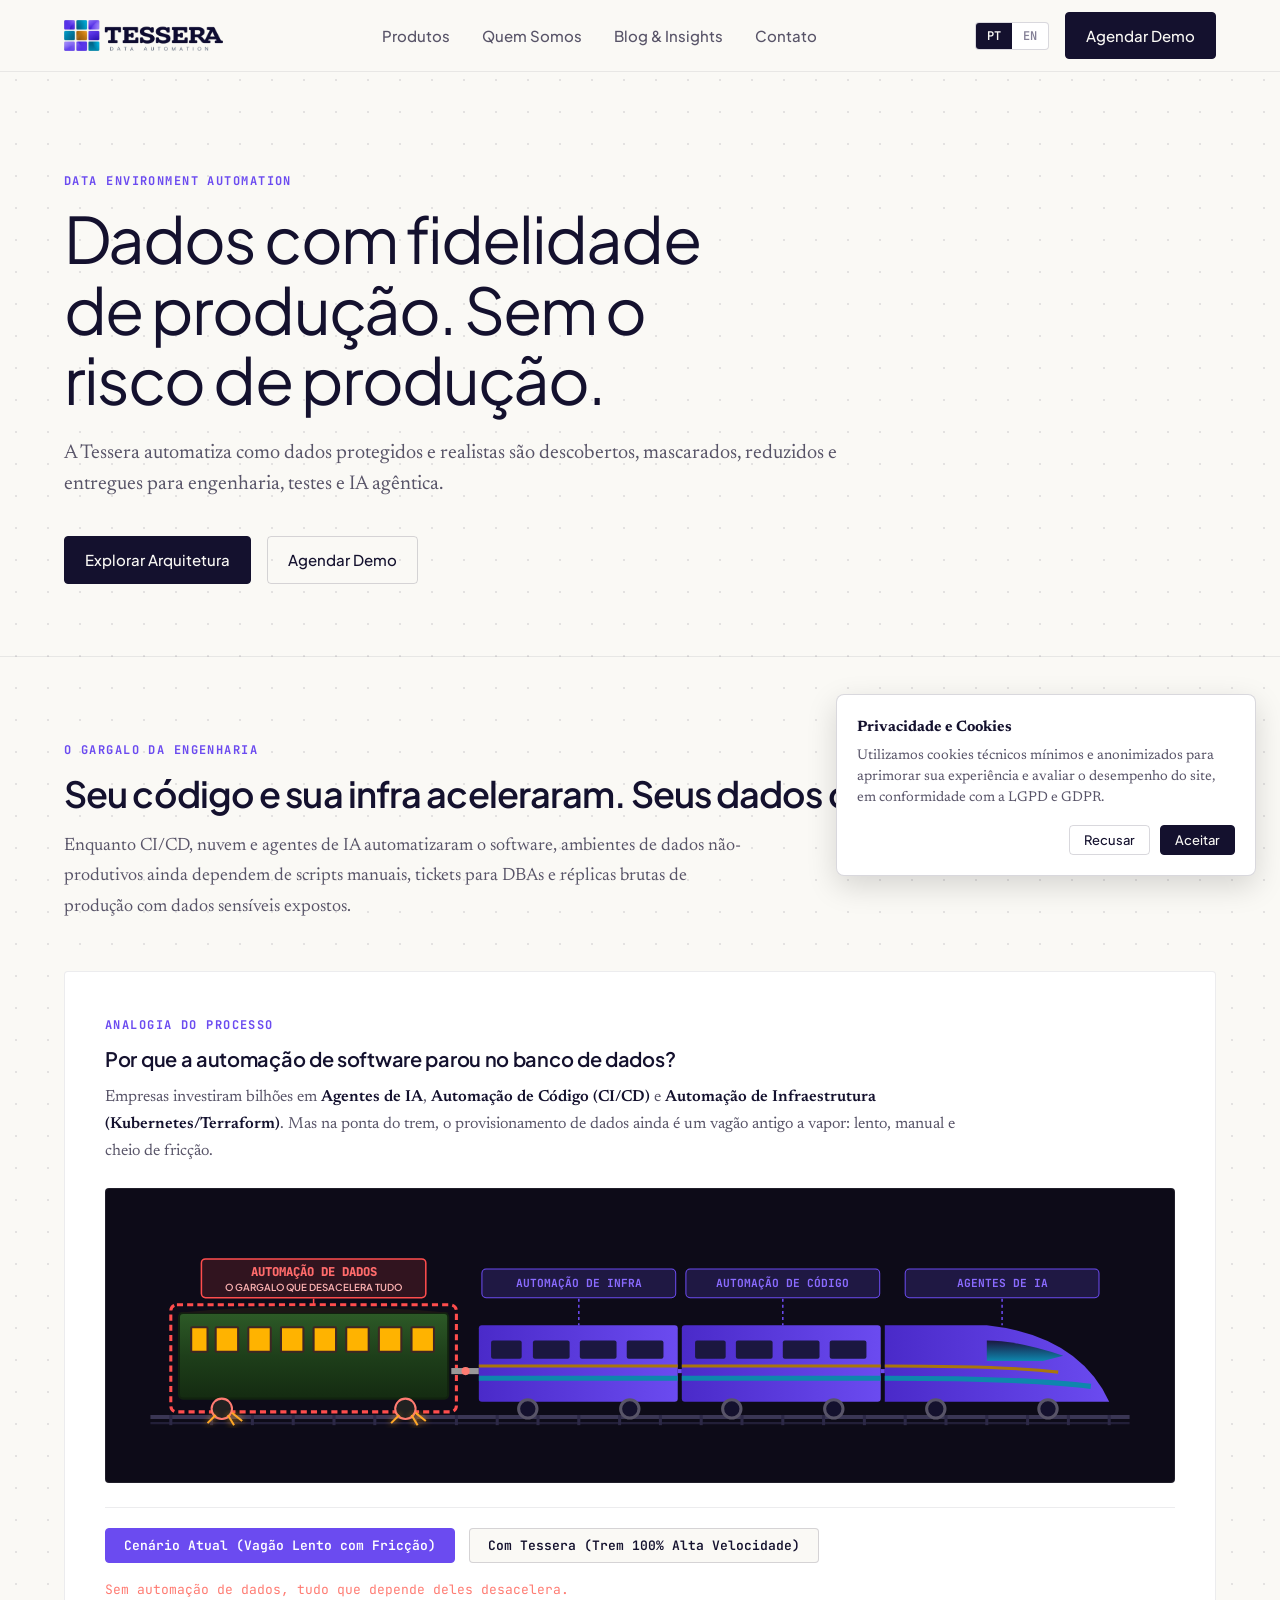
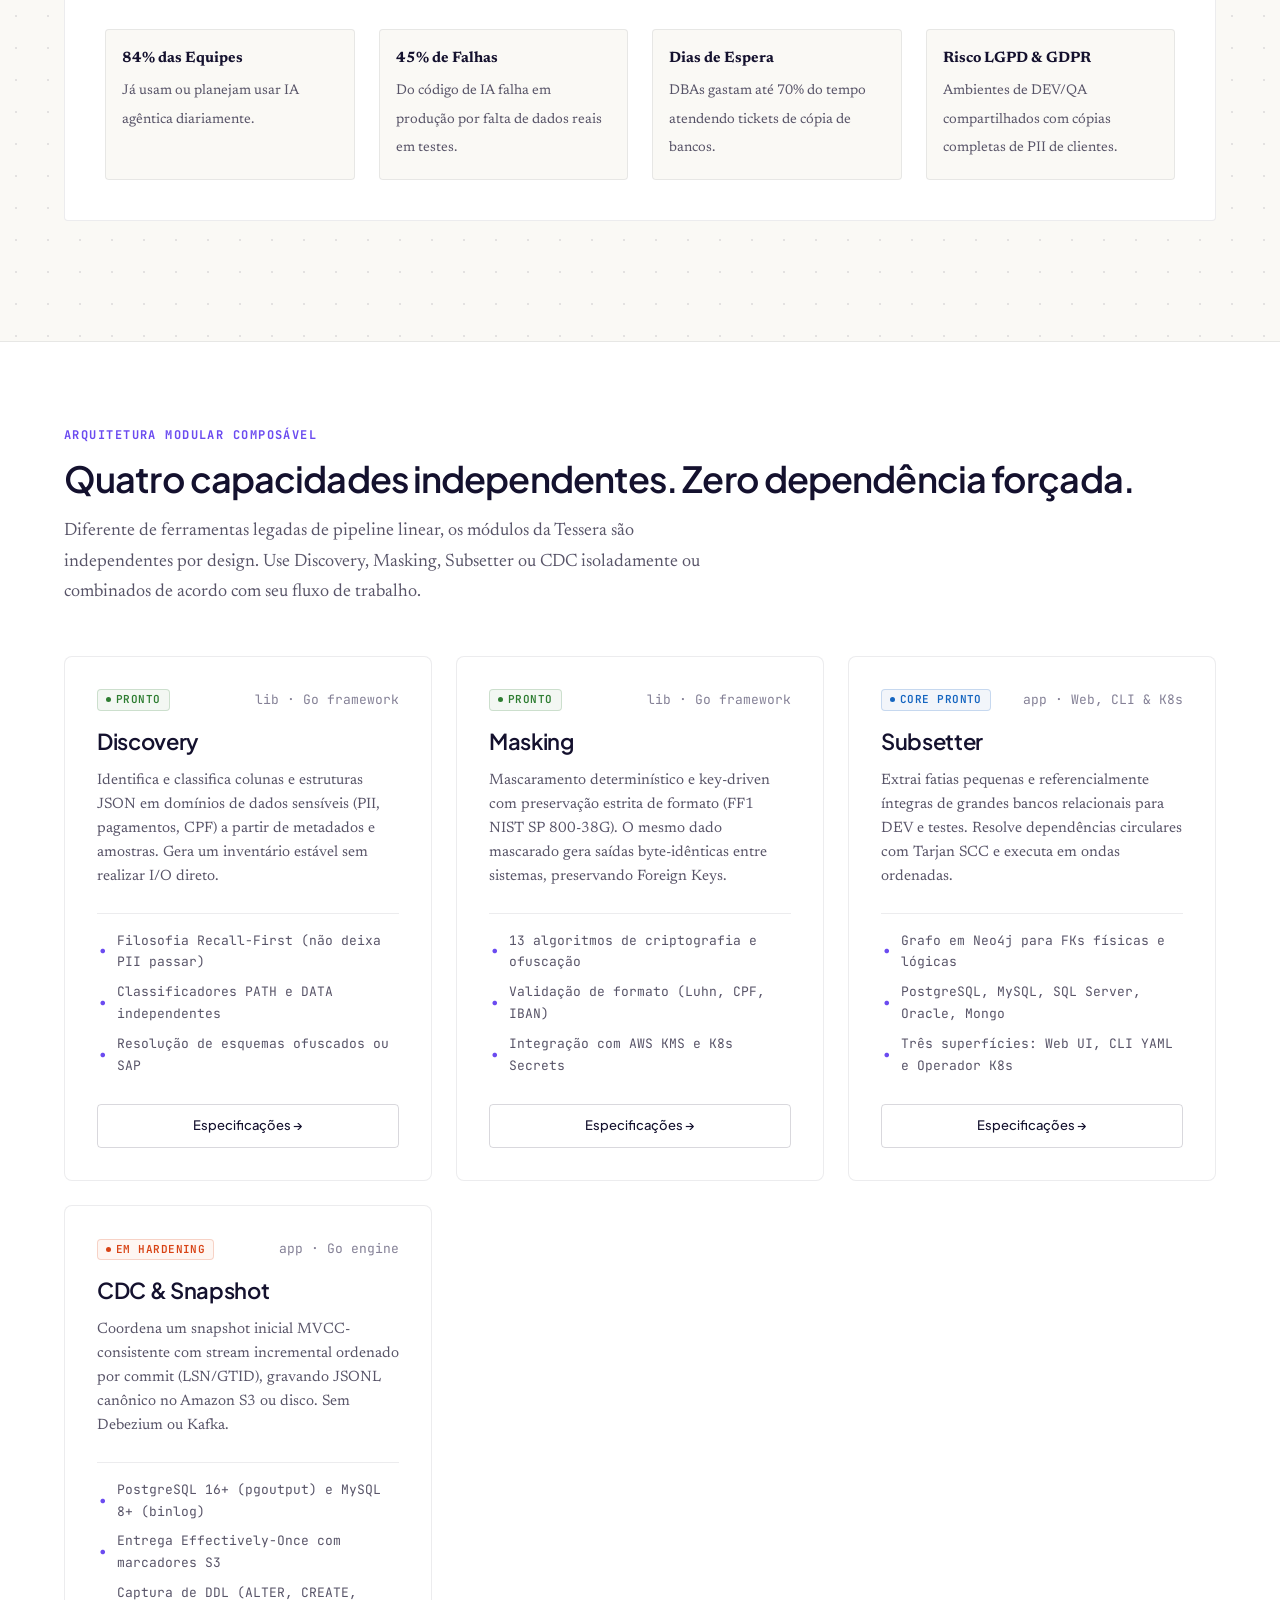
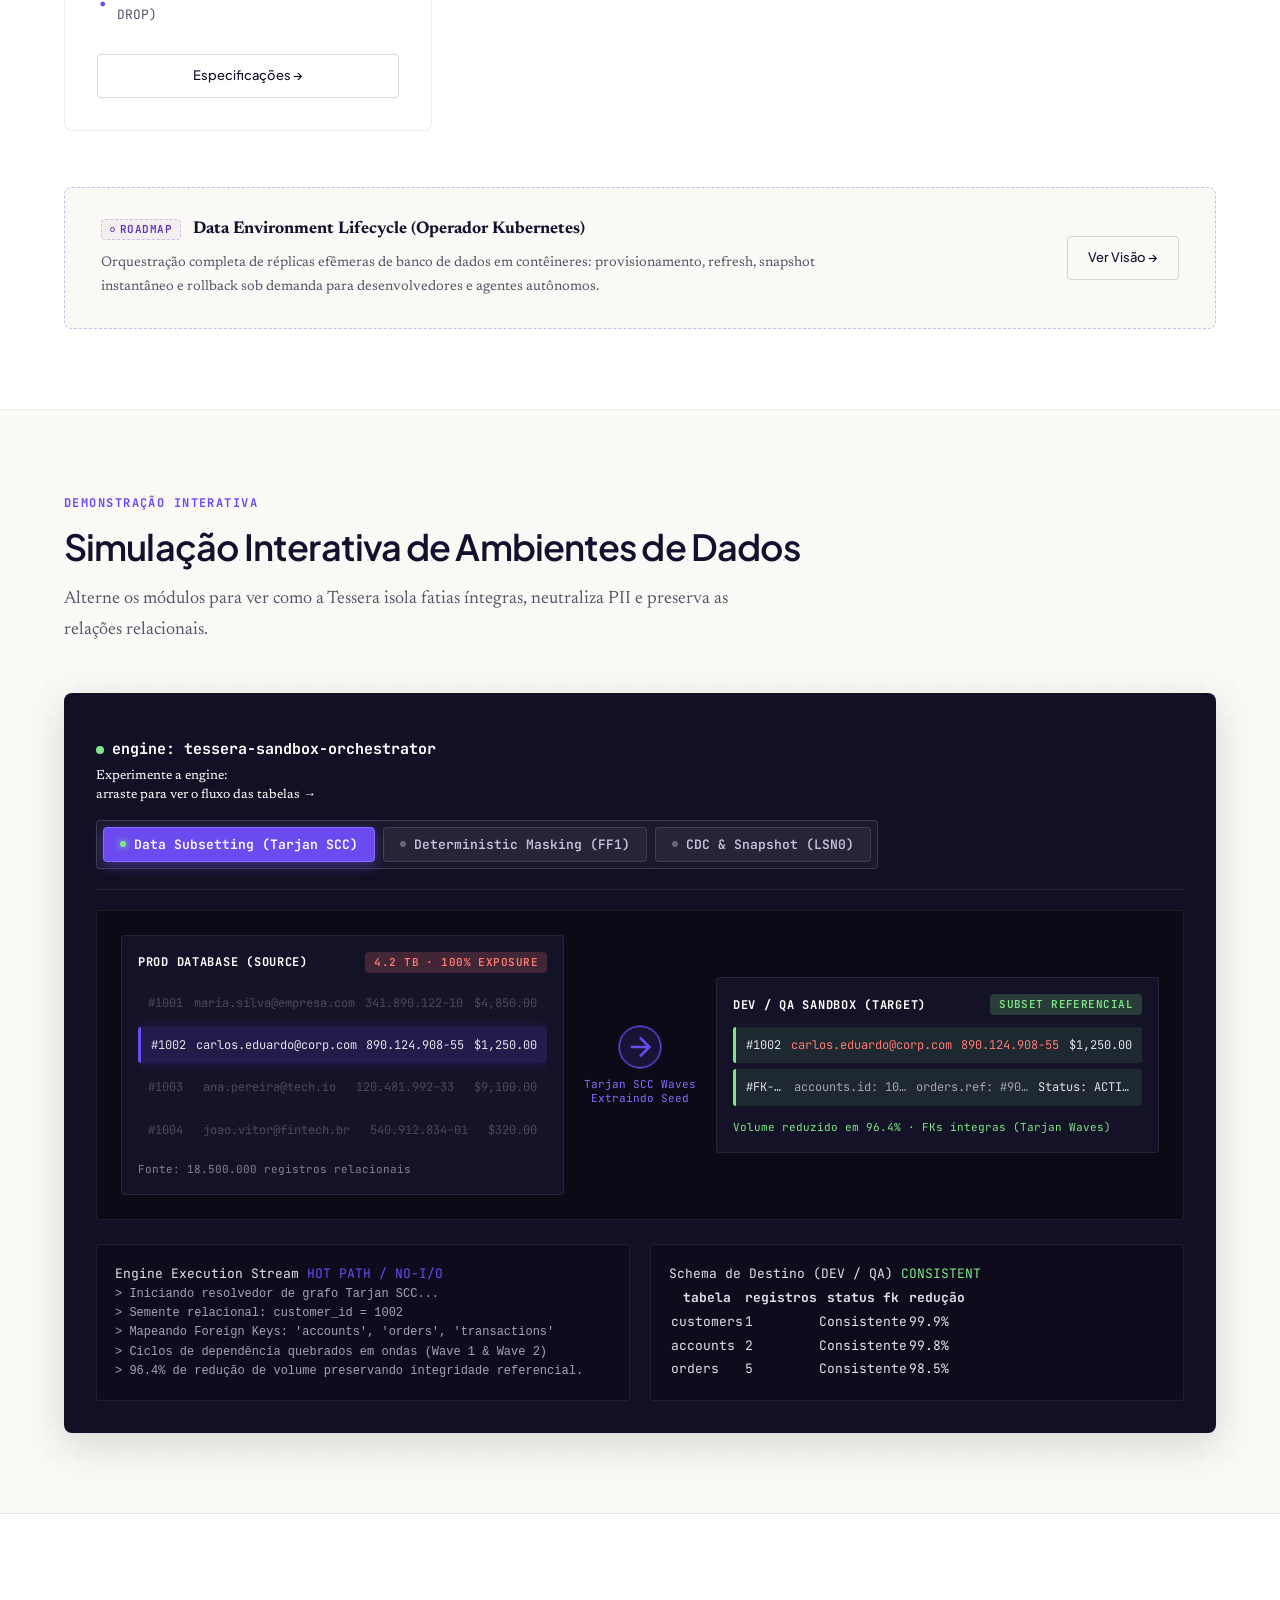
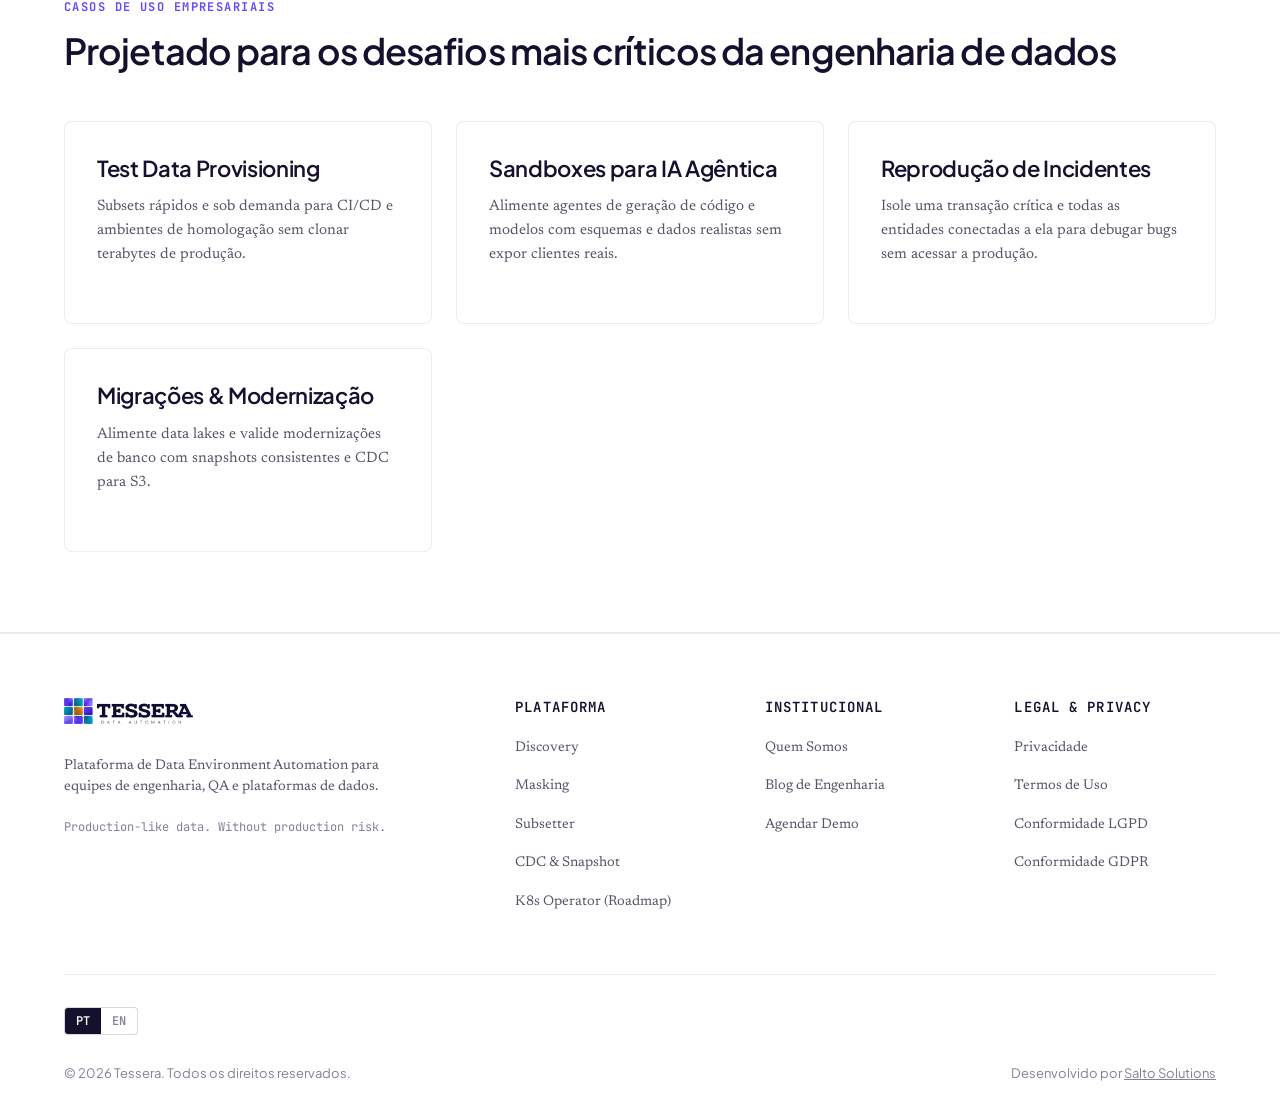
==== commit 495faae6: "fix: filosofias em 3 colunas, alinhamento rigoroso dos CTAs de produtos a direita, estilizacao globa" ====
--- a/public/index.html
+++ b/public/index.html
@@ -31,7 +31,7 @@
   <link rel="preconnect" href="https://fonts.googleapis.com">
   <link rel="preconnect" href="https://fonts.gstatic.com" crossorigin>
   <link href="https://fonts.googleapis.com/css2?family=JetBrains+Mono:wght@400;500;600;700&family=Newsreader:ital,opsz,wght@0,6..72,400;0,6..72,500;0,6..72,600;1,6..72,400&family=Plus+Jakarta+Sans:wght@400;500;600;700&display=swap" rel="stylesheet">
-  <link rel="stylesheet" href="assets/styles.css?v=20260910_10">
+  <link rel="stylesheet" href="assets/styles.css?v=20260910_11">
 
   <!-- Schema.org JSON-LD Structured Data (GEO / AEO) -->
   <script type="application/ld+json">
@@ -693,6 +693,6 @@
     </div>
   </div>
 
-  <script src="assets/app.js?v=20260910_10"></script>
+  <script src="assets/app.js?v=20260910_11"></script>
 </body>
 </html>
--- a/public/assets/styles.css
+++ b/public/assets/styles.css
@@ -1354,3 +1354,244 @@
   gap: 10px;
   justify-content: flex-end;
 }
+
+/* ==========================================================================
+   Quem Somos: Philosophy 3-Column Grid
+   ========================================================================== */
+.philosophy-grid {
+  display: grid;
+  grid-template-columns: repeat(3, 1fr);
+  gap: 28px;
+  margin-top: 36px;
+}
+
+.philosophy-card {
+  background: #FFFFFF;
+  border: 1px solid var(--border-strong);
+  border-radius: var(--radius-md);
+  padding: clamp(24px, 3.5vw, 36px);
+  box-shadow: 0 4px 20px rgba(0, 0, 0, 0.04);
+  display: flex;
+  flex-direction: column;
+  transition: transform 0.2s ease, border-color 0.2s ease, box-shadow 0.2s ease;
+  height: 100%;
+  box-sizing: border-box;
+}
+
+.philosophy-card:hover {
+  border-color: var(--tessera-violet);
+  box-shadow: 0 8px 30px rgba(107, 75, 240, 0.08);
+  transform: translateY(-2px);
+}
+
+@media (max-width: 880px) {
+  .philosophy-grid {
+    grid-template-columns: 1fr;
+    gap: 24px;
+    margin-top: 24px;
+  }
+}
+
+/* ==========================================================================
+   Produtos: Title & Right-Aligned CTA Row
+   ========================================================================== */
+.product-header-block {
+  margin-bottom: 28px;
+}
+
+.product-header-block .badge {
+  margin-bottom: 12px;
+  display: inline-block;
+}
+
+.product-title-row {
+  display: flex;
+  align-items: center;
+  justify-content: space-between;
+  gap: 24px;
+  margin-bottom: 8px;
+}
+
+.product-title-row h2 {
+  margin: 0;
+  line-height: 1.2;
+}
+
+.btn-product-cta {
+  font-size: 0.875rem;
+  padding: 10px 20px;
+  white-space: nowrap;
+  flex-shrink: 0;
+}
+
+.product-subtitle {
+  font-family: var(--font-mono);
+  font-size: 0.875rem;
+  margin-top: 0;
+  margin-bottom: 0;
+}
+
+@media (max-width: 768px) {
+  .product-title-row {
+    flex-direction: column;
+    align-items: flex-start;
+    gap: 14px;
+  }
+}
+
+/* ==========================================================================
+   Contato: Responsive Layout & Clean Form Controls
+   ========================================================================== */
+.contact-grid {
+  display: grid;
+  grid-template-columns: 1fr 1.5fr;
+  gap: 48px;
+  align-items: start;
+}
+
+@media (max-width: 920px) {
+  .contact-grid {
+    grid-template-columns: 1fr;
+    gap: 36px;
+  }
+}
+
+.form-card {
+  background: #FFFFFF;
+  border: 1px solid var(--border-strong);
+  border-radius: var(--radius-md);
+  padding: clamp(24px, 4vw, 40px);
+  box-shadow: 0 4px 24px rgba(0, 0, 0, 0.04);
+  box-sizing: border-box;
+}
+
+.form-row {
+  display: grid;
+  grid-template-columns: 1fr 1fr;
+  gap: 20px;
+}
+
+@media (max-width: 640px) {
+  .form-row {
+    grid-template-columns: 1fr;
+    gap: 0;
+  }
+}
+
+.form-group {
+  margin-bottom: 20px;
+  width: 100%;
+  box-sizing: border-box;
+}
+
+.form-group label {
+  display: block;
+  font-size: 0.875rem;
+  font-weight: 600;
+  margin-bottom: 8px;
+  color: var(--text-primary);
+}
+
+.form-control {
+  width: 100%;
+  box-sizing: border-box;
+  padding: 12px 14px;
+  font-size: 0.9375rem;
+  border: 1px solid var(--border-strong);
+  border-radius: var(--radius-sm);
+  background: #FFFFFF;
+  color: var(--text-primary);
+  font-family: inherit;
+  transition: border-color 0.15s ease, box-shadow 0.15s ease;
+  display: block;
+}
+
+.form-control:focus {
+  outline: none;
+  border-color: var(--tessera-violet);
+  box-shadow: 0 0 0 3px rgba(107, 75, 240, 0.12);
+}
+
+select.form-control {
+  height: 48px;
+  cursor: pointer;
+}
+
+.checkbox-grid {
+  display: grid;
+  grid-template-columns: repeat(auto-fit, minmax(220px, 1fr));
+  gap: 10px;
+  margin-top: 8px;
+}
+
+@media (max-width: 640px) {
+  .checkbox-grid {
+    grid-template-columns: 1fr;
+  }
+}
+
+.checkbox-item {
+  display: flex;
+  align-items: center;
+  gap: 10px;
+  font-size: 0.8125rem;
+  font-family: var(--font-mono);
+  color: var(--text-secondary);
+  background: var(--bg-primary);
+  padding: 10px 14px;
+  border: 1px solid var(--border-subtle);
+  border-radius: var(--radius-sm);
+  cursor: pointer;
+  box-sizing: border-box;
+  transition: all 0.15s ease;
+}
+
+.checkbox-item:hover {
+  border-color: var(--border-strong);
+  color: var(--text-primary);
+}
+
+.checkbox-item input[type="checkbox"] {
+  accent-color: var(--tessera-violet);
+  width: 16px;
+  height: 16px;
+  cursor: pointer;
+}
+
+.info-card {
+  background: #FFFFFF;
+  border: 1px solid var(--border-subtle);
+  border-radius: var(--radius-md);
+  padding: 24px;
+  box-shadow: 0 2px 12px rgba(0, 0, 0, 0.02);
+  box-sizing: border-box;
+  transition: border-color 0.2s ease, box-shadow 0.2s ease;
+}
+
+.info-card:hover {
+  border-color: var(--border-strong);
+  box-shadow: 0 4px 20px rgba(0, 0, 0, 0.04);
+}
+
+/* ==========================================================================
+   Blog: Clean Editorial Cards
+   ========================================================================== */
+.blog-card {
+  background: #FFFFFF;
+  border: 1px solid var(--border-strong);
+  border-radius: var(--radius-md);
+  padding: clamp(24px, 4vw, 36px);
+  box-shadow: 0 4px 20px rgba(0, 0, 0, 0.03);
+  transition: transform 0.2s ease, border-color 0.2s ease, box-shadow 0.2s ease;
+  display: block;
+  text-decoration: none;
+  color: inherit;
+  box-sizing: border-box;
+}
+
+.blog-card:hover {
+  border-color: var(--tessera-violet);
+  box-shadow: 0 8px 30px rgba(107, 75, 240, 0.08);
+  transform: translateY(-2px);
+}
+
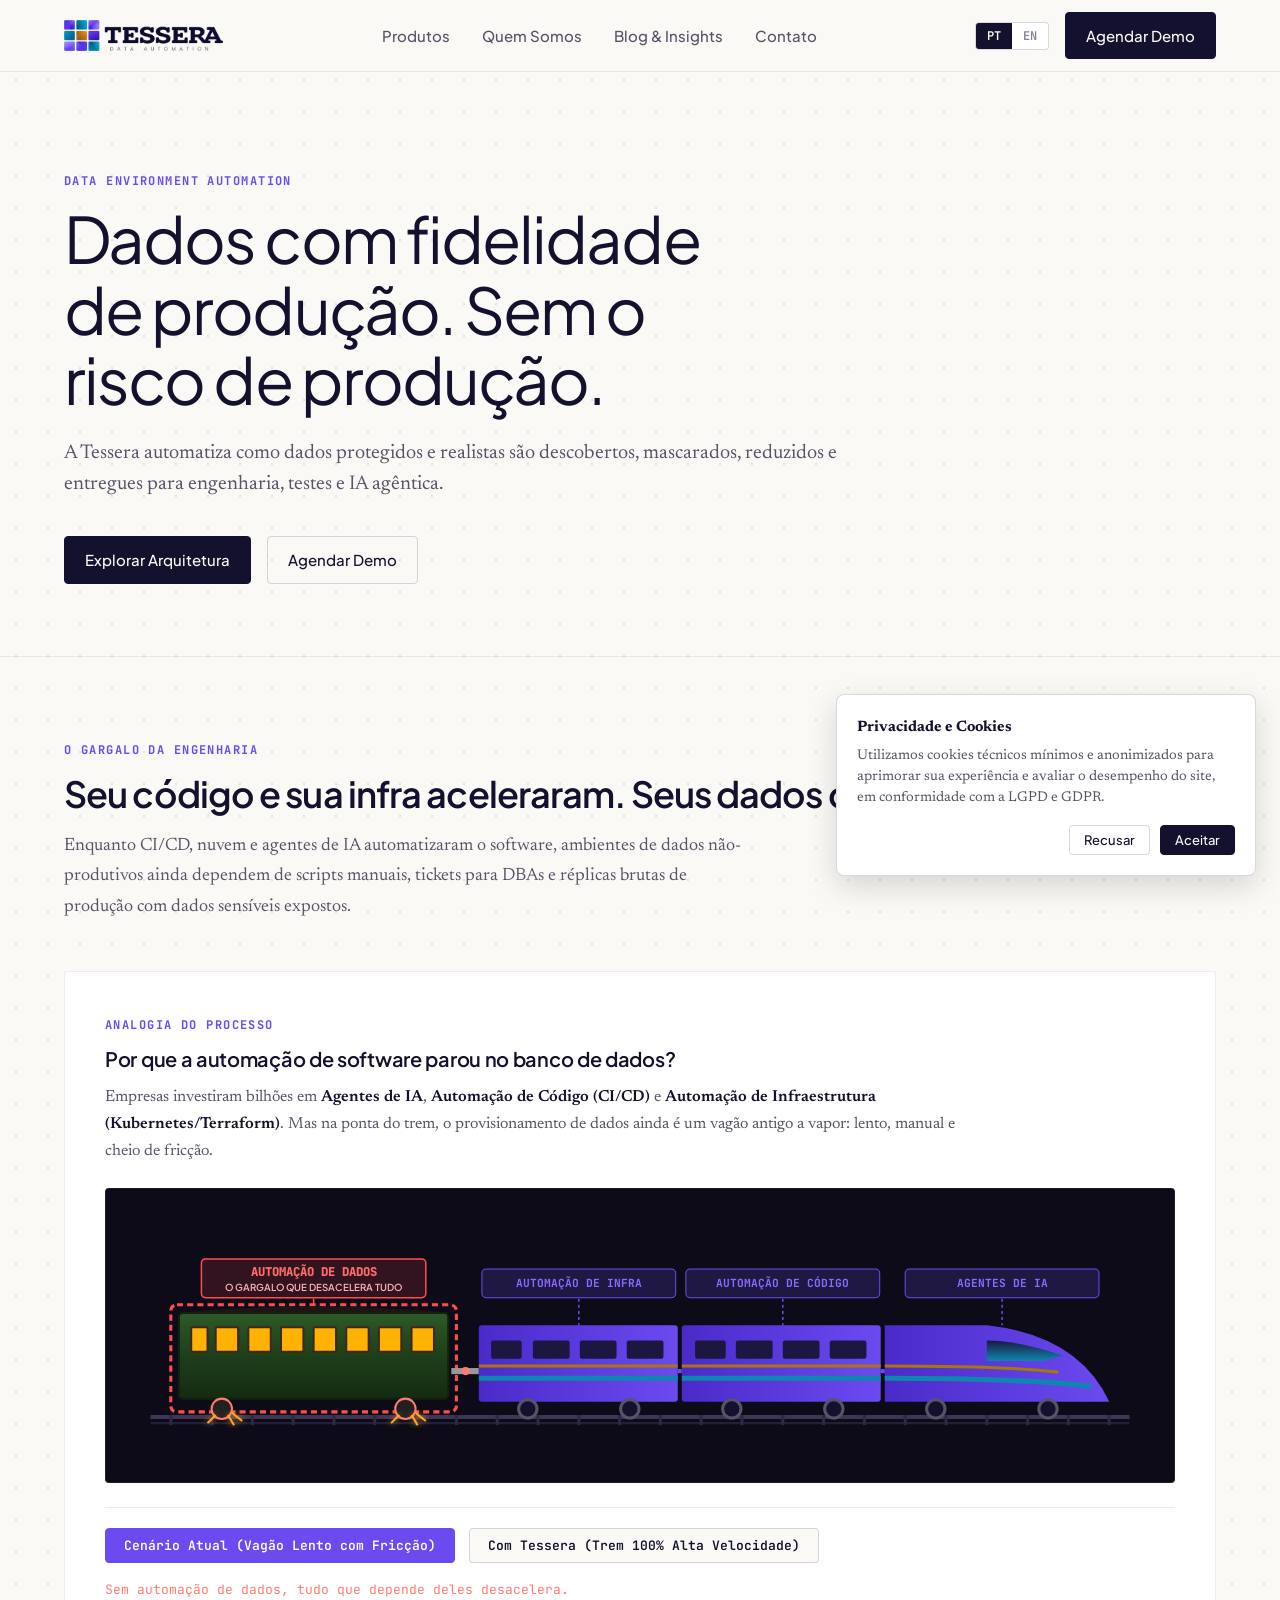
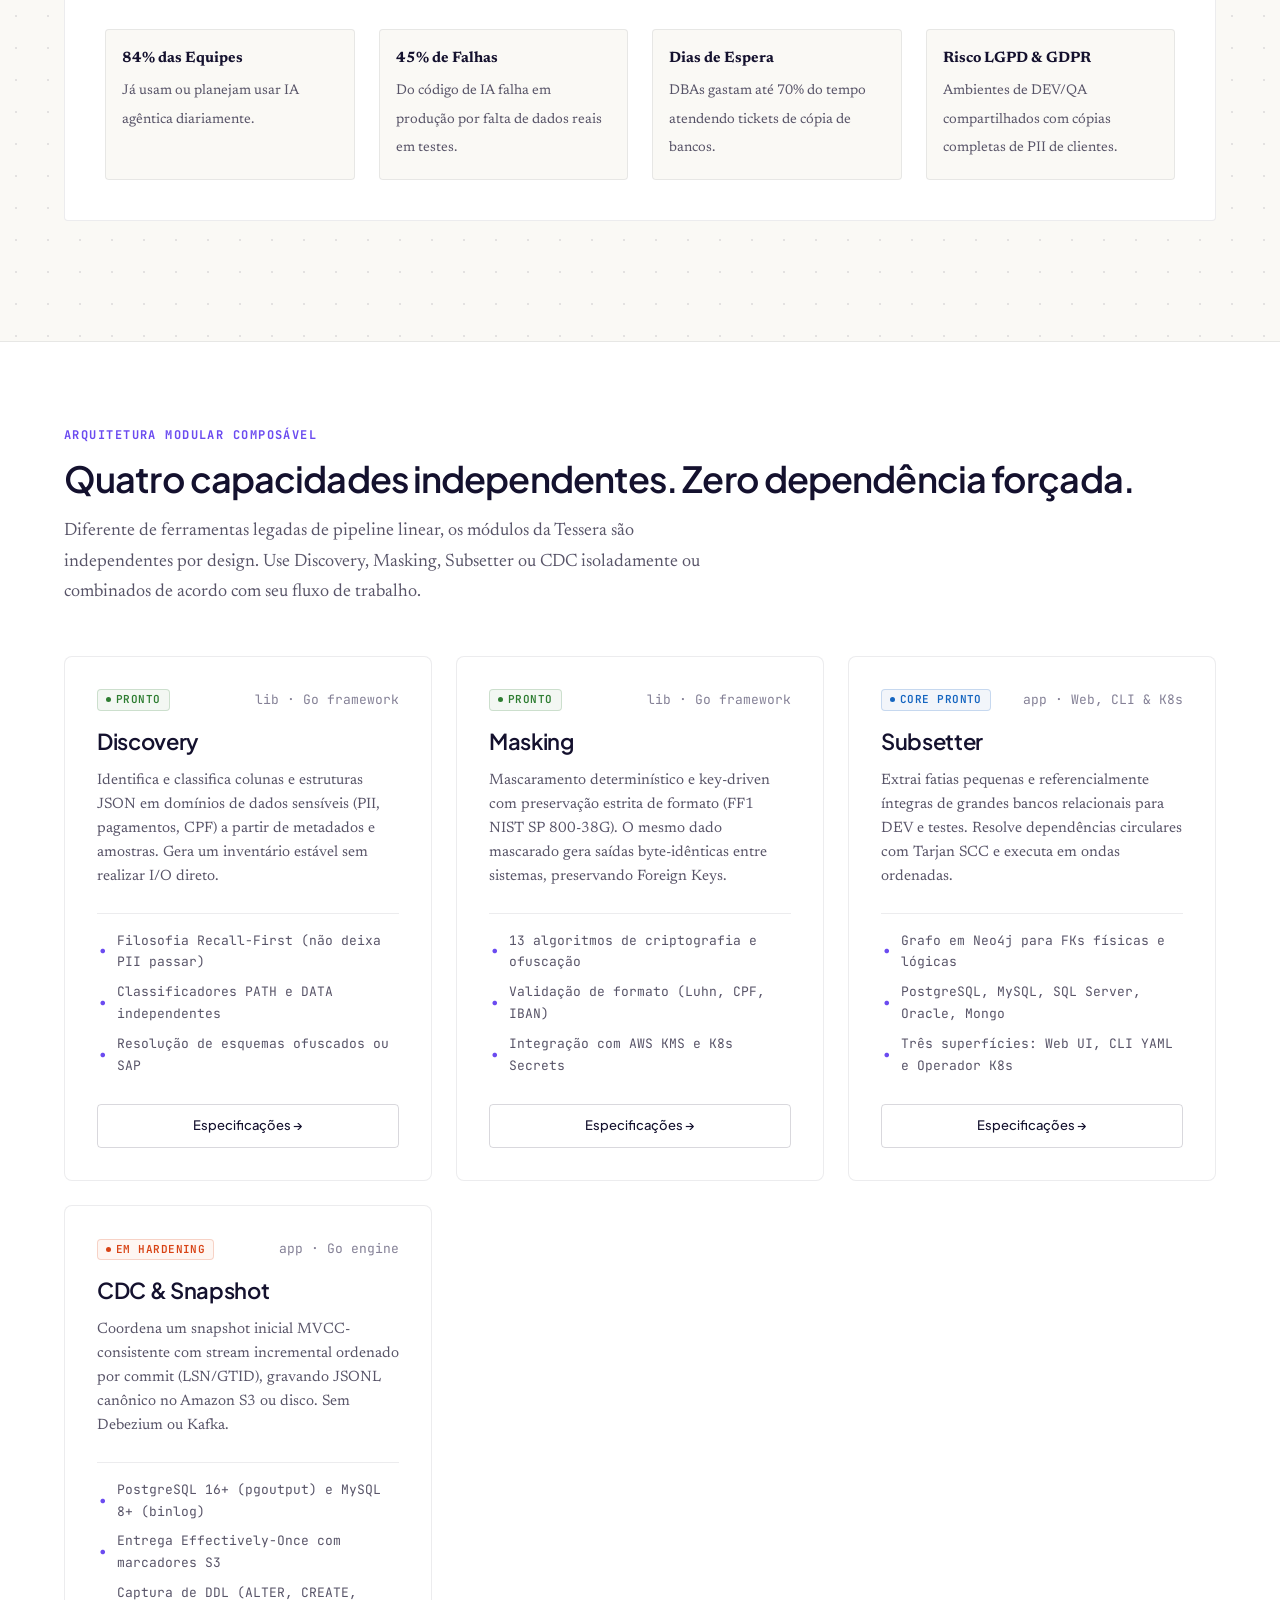
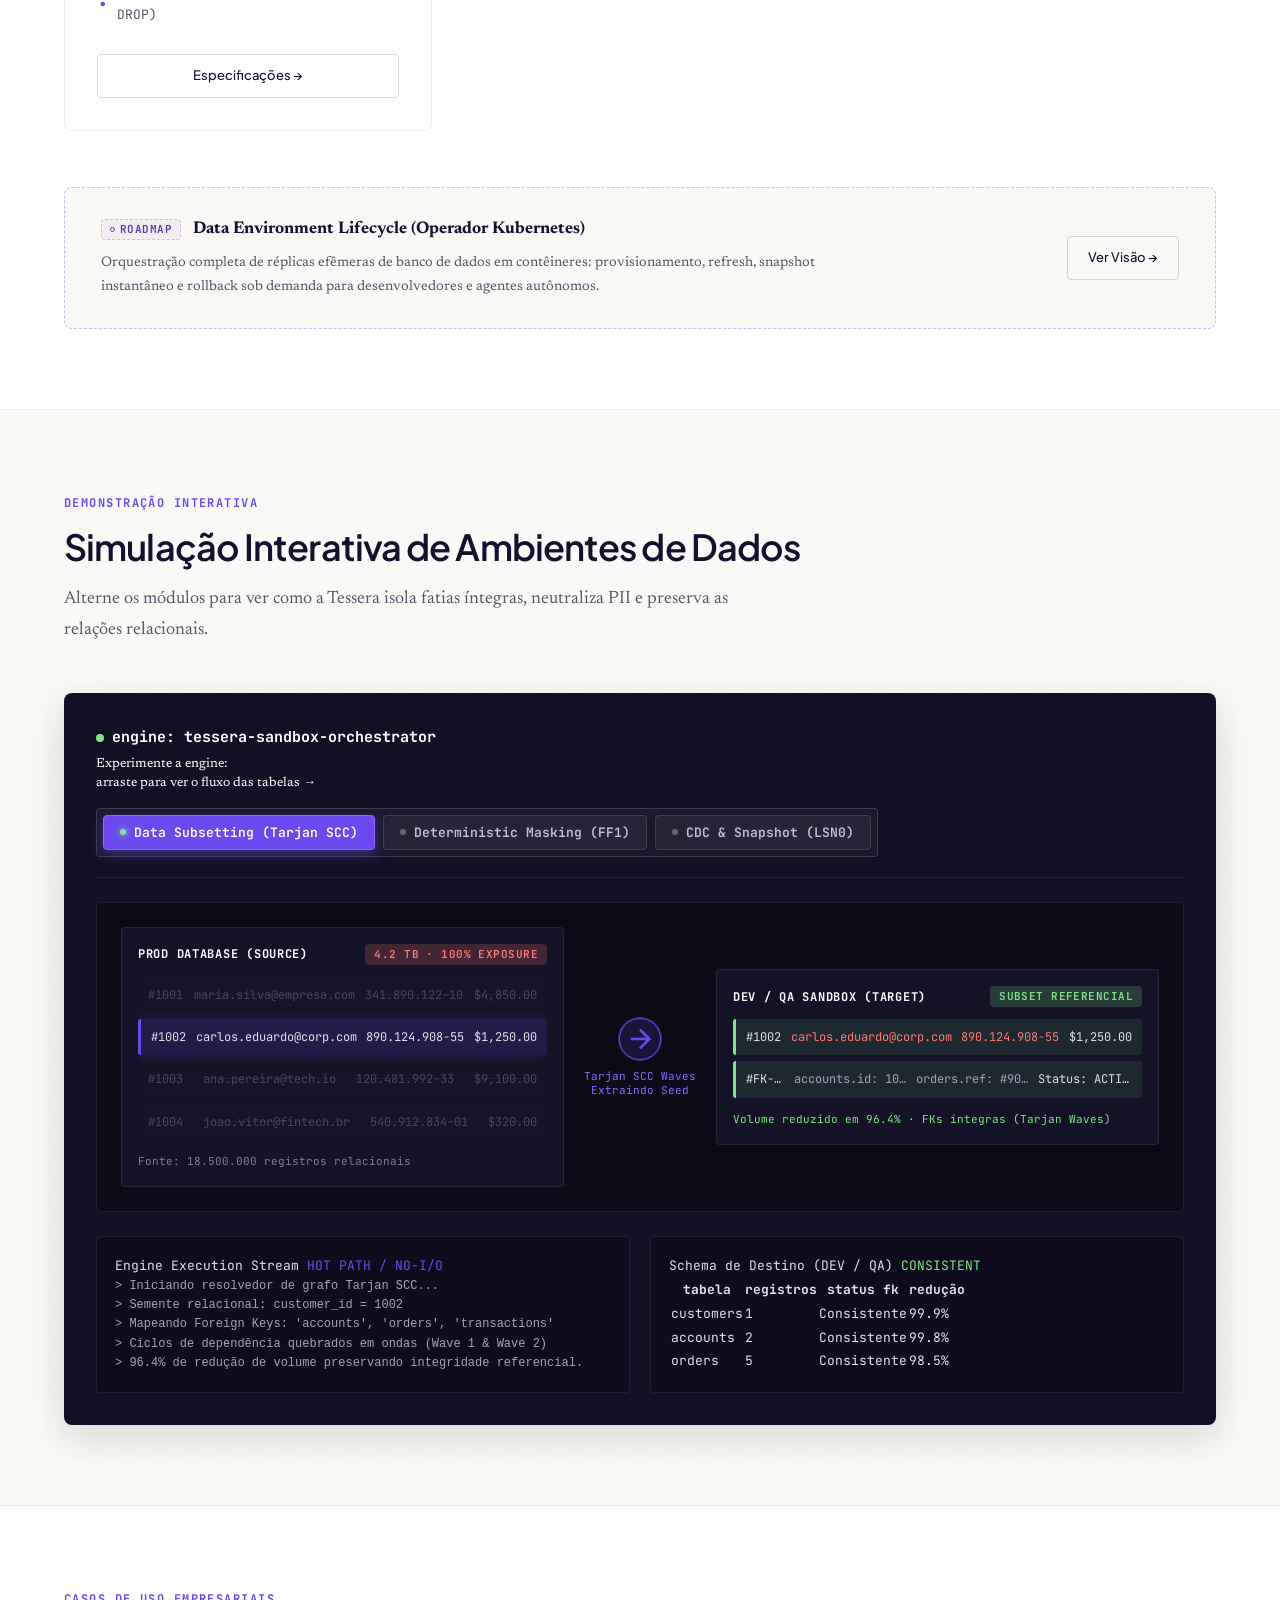
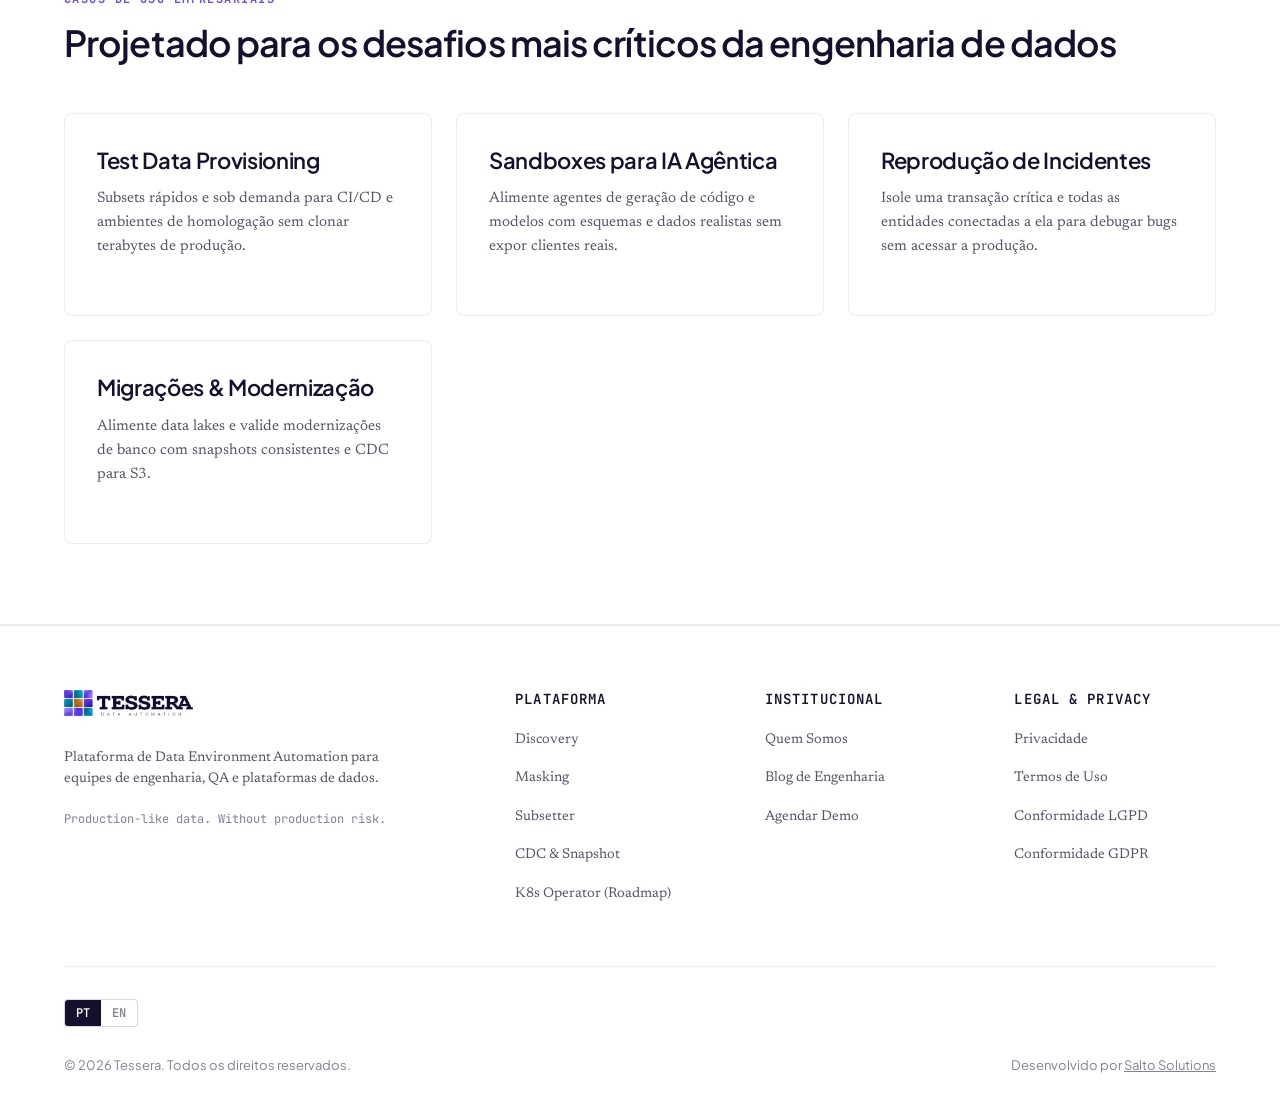
==== commit 15f5b384: "fix: engine estatico no desktop com z-index seguro no mobile, espacamento ampliado em blocos brancos" ====
--- a/public/index.html
+++ b/public/index.html
@@ -31,7 +31,7 @@
   <link rel="preconnect" href="https://fonts.googleapis.com">
   <link rel="preconnect" href="https://fonts.gstatic.com" crossorigin>
   <link href="https://fonts.googleapis.com/css2?family=JetBrains+Mono:wght@400;500;600;700&family=Newsreader:ital,opsz,wght@0,6..72,400;0,6..72,500;0,6..72,600;1,6..72,400&family=Plus+Jakarta+Sans:wght@400;500;600;700&display=swap" rel="stylesheet">
-  <link rel="stylesheet" href="assets/styles.css?v=20260910_11">
+  <link rel="stylesheet" href="assets/styles.css?v=20260910_12">
 
   <!-- Schema.org JSON-LD Structured Data (GEO / AEO) -->
   <script type="application/ld+json">
@@ -693,6 +693,6 @@
     </div>
   </div>
 
-  <script src="assets/app.js?v=20260910_11"></script>
+  <script src="assets/app.js?v=20260910_12"></script>
 </body>
 </html>
--- a/public/assets/styles.css
+++ b/public/assets/styles.css
@@ -176,7 +176,7 @@
 header.site-header {
   position: sticky;
   top: 0;
-  z-index: 100;
+  z-index: 1000;
   background-color: rgba(250, 249, 245, 0.94);
   backdrop-filter: blur(14px);
   -webkit-backdrop-filter: blur(14px);
@@ -937,24 +937,21 @@
   justify-content: space-between;
   border-bottom: 1px solid rgba(255, 255, 255, 0.08);
   padding-bottom: 20px;
-  margin-bottom: 20px;
+  margin-bottom: 24px;
   flex-wrap: wrap;
   gap: 16px;
-  position: -webkit-sticky;
-  position: sticky;
-  top: var(--header-height);
-  z-index: 100;
-  background: var(--bg-dark);
-  padding-top: 12px;
-}
-
-/* Fixação fluida dos seletores no topo no Mobile */
+  position: static;
+  background: transparent;
+  padding-top: 0;
+}
+
+/* Fixação fluida dos seletores no topo somente no Mobile */
 @media (max-width: 860px) {
   .demo-header {
     position: -webkit-sticky !important;
     position: sticky !important;
     top: var(--header-height) !important;
-    z-index: 990 !important;
+    z-index: 90 !important;
     background: #121024 !important;
     margin: -16px -16px 20px -16px;
     padding: 16px;
@@ -1361,7 +1358,7 @@
 .philosophy-grid {
   display: grid;
   grid-template-columns: repeat(3, 1fr);
-  gap: 28px;
+  gap: 32px;
   margin-top: 36px;
 }
 
@@ -1387,7 +1384,7 @@
 @media (max-width: 880px) {
   .philosophy-grid {
     grid-template-columns: 1fr;
-    gap: 24px;
+    gap: 32px;
     margin-top: 24px;
   }
 }
@@ -1560,17 +1557,17 @@
 
 .info-card {
   background: #FFFFFF;
-  border: 1px solid var(--border-subtle);
+  border: 1px solid var(--border-strong);
   border-radius: var(--radius-md);
-  padding: 24px;
-  box-shadow: 0 2px 12px rgba(0, 0, 0, 0.02);
+  padding: clamp(22px, 3.5vw, 28px);
+  box-shadow: 0 4px 18px rgba(0, 0, 0, 0.03);
   box-sizing: border-box;
   transition: border-color 0.2s ease, box-shadow 0.2s ease;
 }
 
 .info-card:hover {
-  border-color: var(--border-strong);
-  box-shadow: 0 4px 20px rgba(0, 0, 0, 0.04);
+  border-color: var(--tessera-violet);
+  box-shadow: 0 6px 24px rgba(107, 75, 240, 0.08);
 }
 
 /* ==========================================================================
@@ -1595,3 +1592,96 @@
   transform: translateY(-2px);
 }
 
+/* ==========================================================================
+   Produtos: Technical Specification & Architecture Blocks
+   ========================================================================== */
+.product-lead-desc {
+  font-size: 1.0625rem;
+  line-height: 1.7;
+  color: var(--text-secondary);
+  margin-bottom: 36px;
+}
+
+.tech-spec-block {
+  background: #0E0C1C;
+  border: 1px solid rgba(255, 255, 255, 0.08);
+  border-radius: var(--radius-sm);
+  padding: 20px;
+  margin-bottom: 32px;
+  font-family: var(--font-mono);
+  font-size: 0.8125rem;
+  color: #C5C2E0;
+  overflow-x: auto;
+  -webkit-overflow-scrolling: touch;
+  scrollbar-width: thin;
+  scrollbar-color: rgba(138, 107, 255, 0.4) rgba(0, 0, 0, 0.2);
+}
+
+.tech-spec-block::-webkit-scrollbar {
+  height: 6px;
+}
+
+.tech-spec-block::-webkit-scrollbar-track {
+  background: rgba(0, 0, 0, 0.2);
+  border-radius: 3px;
+}
+
+.tech-spec-block::-webkit-scrollbar-thumb {
+  background: rgba(138, 107, 255, 0.35);
+  border-radius: 3px;
+}
+
+.tech-spec-block pre {
+  margin: 0;
+  line-height: 1.5;
+  color: #A6A3B8;
+  white-space: pre;
+}
+
+.tech-spec-header {
+  display: flex;
+  align-items: center;
+  justify-content: space-between;
+  gap: 12px;
+  margin-bottom: 12px;
+}
+
+.tech-spec-title {
+  font-family: var(--font-mono);
+  font-size: 0.8125rem;
+  font-weight: 600;
+  letter-spacing: 0.03em;
+  margin: 0;
+  display: flex;
+  align-items: center;
+  gap: 6px;
+}
+
+.mobile-scroll-hint {
+  display: none;
+  font-size: 0.6875rem;
+  font-family: var(--font-mono);
+  font-weight: 400;
+  color: #848096;
+  background: rgba(255, 255, 255, 0.06);
+  padding: 3px 8px;
+  border-radius: 4px;
+  white-space: nowrap;
+}
+
+@media (max-width: 768px) {
+  .product-lead-desc {
+    margin-bottom: 24px;
+  }
+  .tech-spec-block {
+    padding: 14px;
+    font-size: 0.72rem;
+    line-height: 1.45;
+    margin-bottom: 24px;
+  }
+  .mobile-scroll-hint {
+    display: inline-block;
+  }
+}
+
+
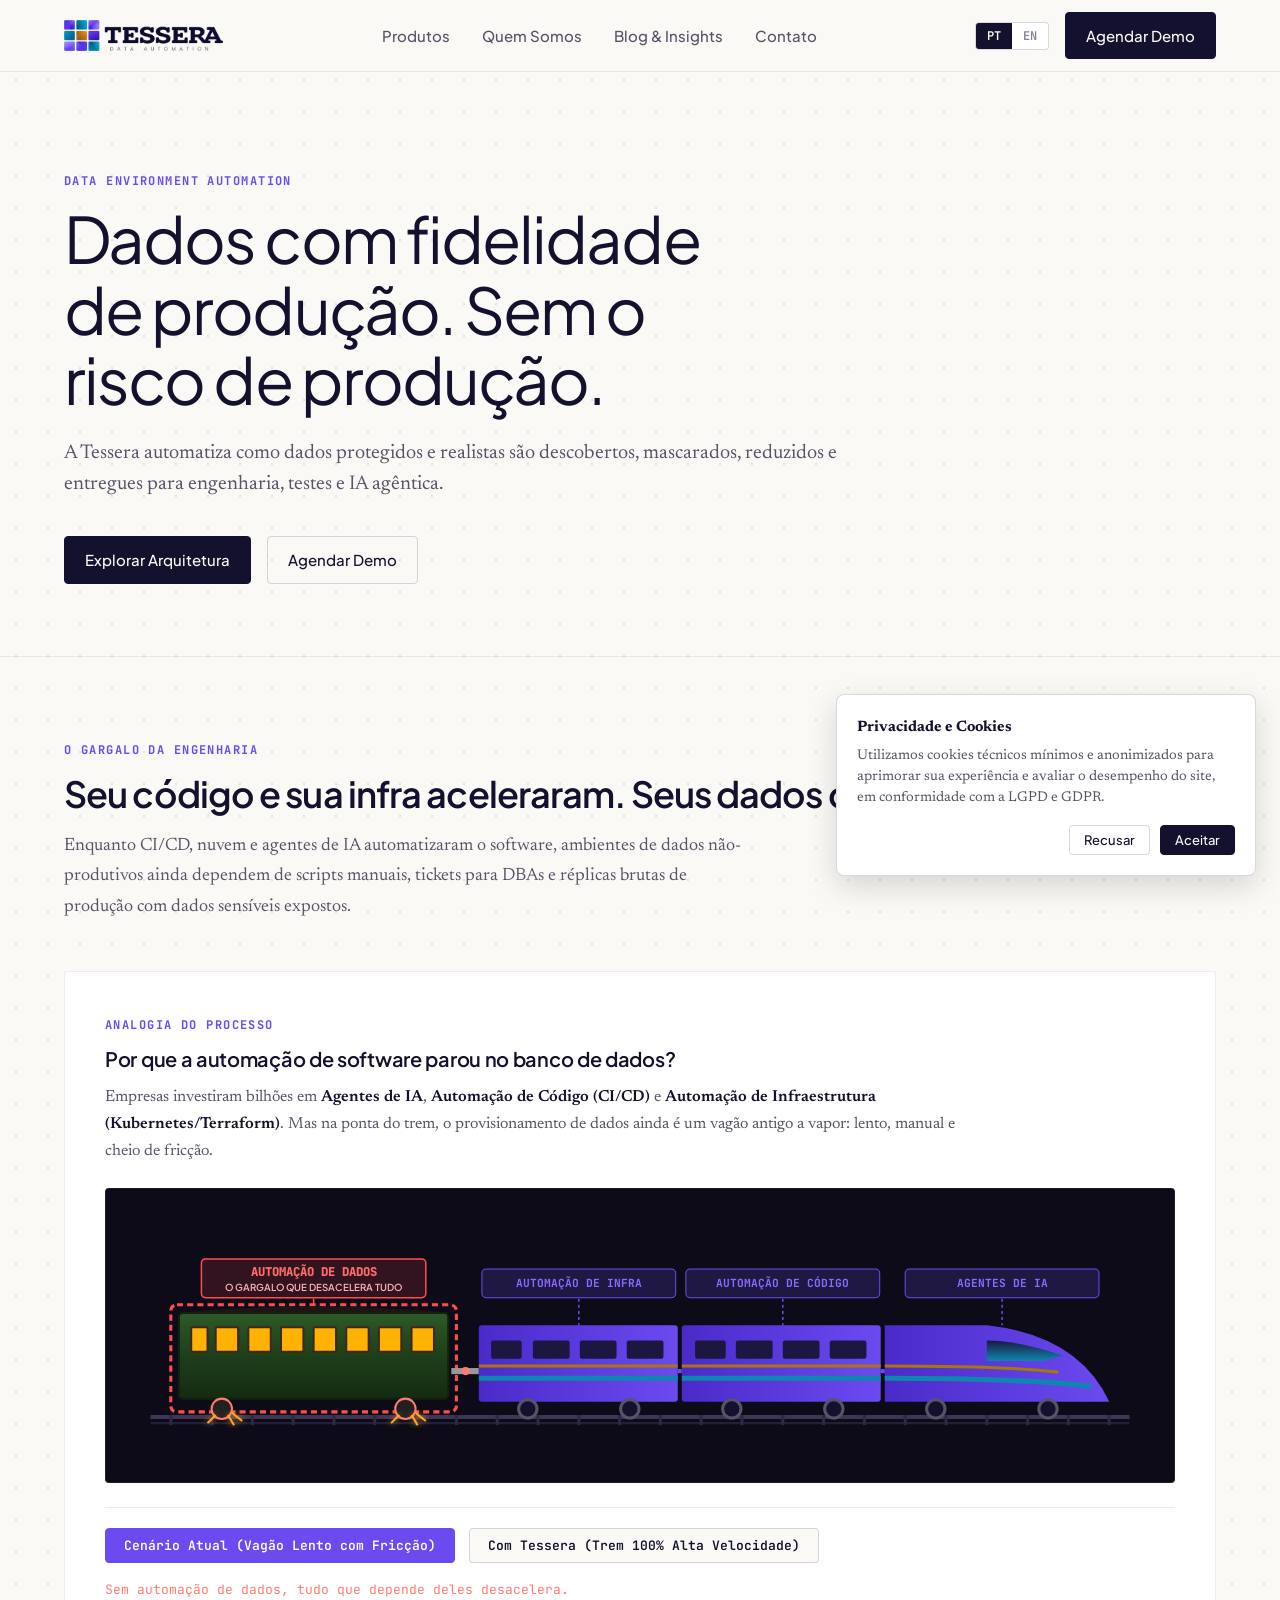
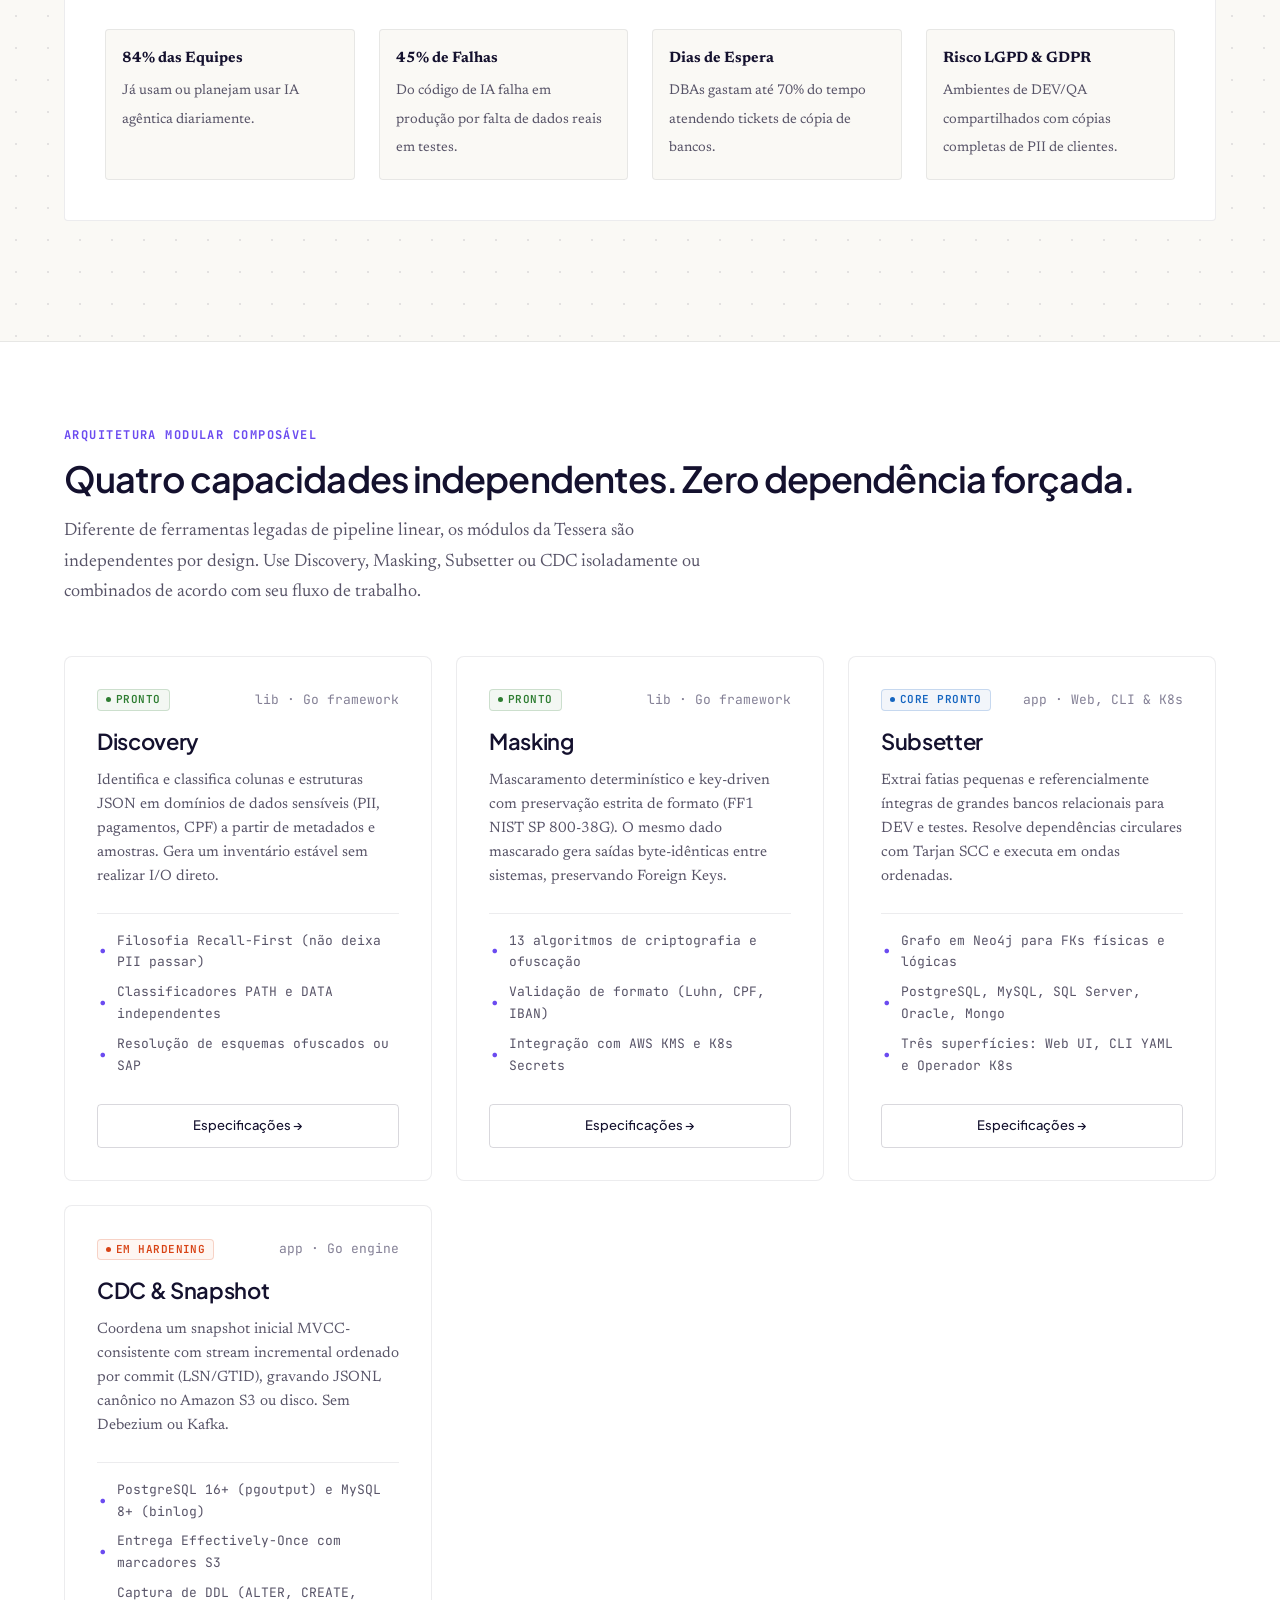
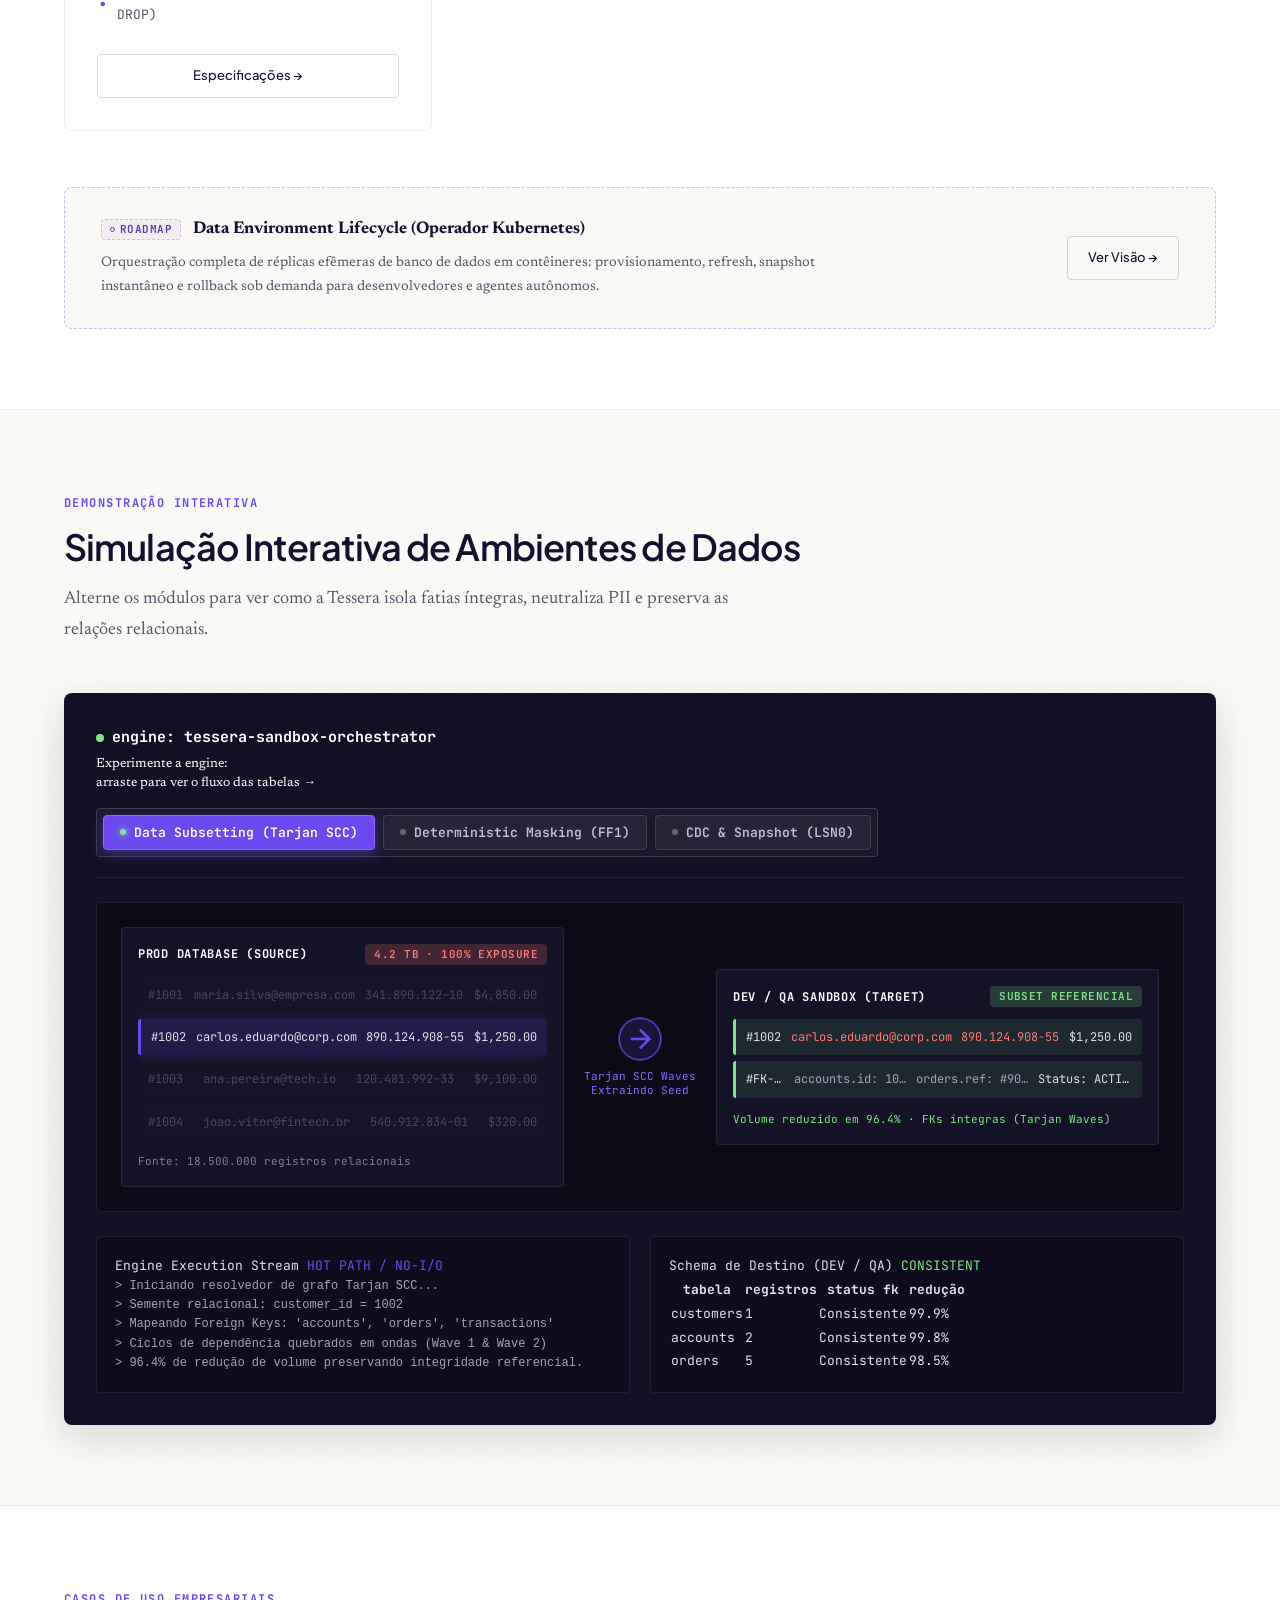
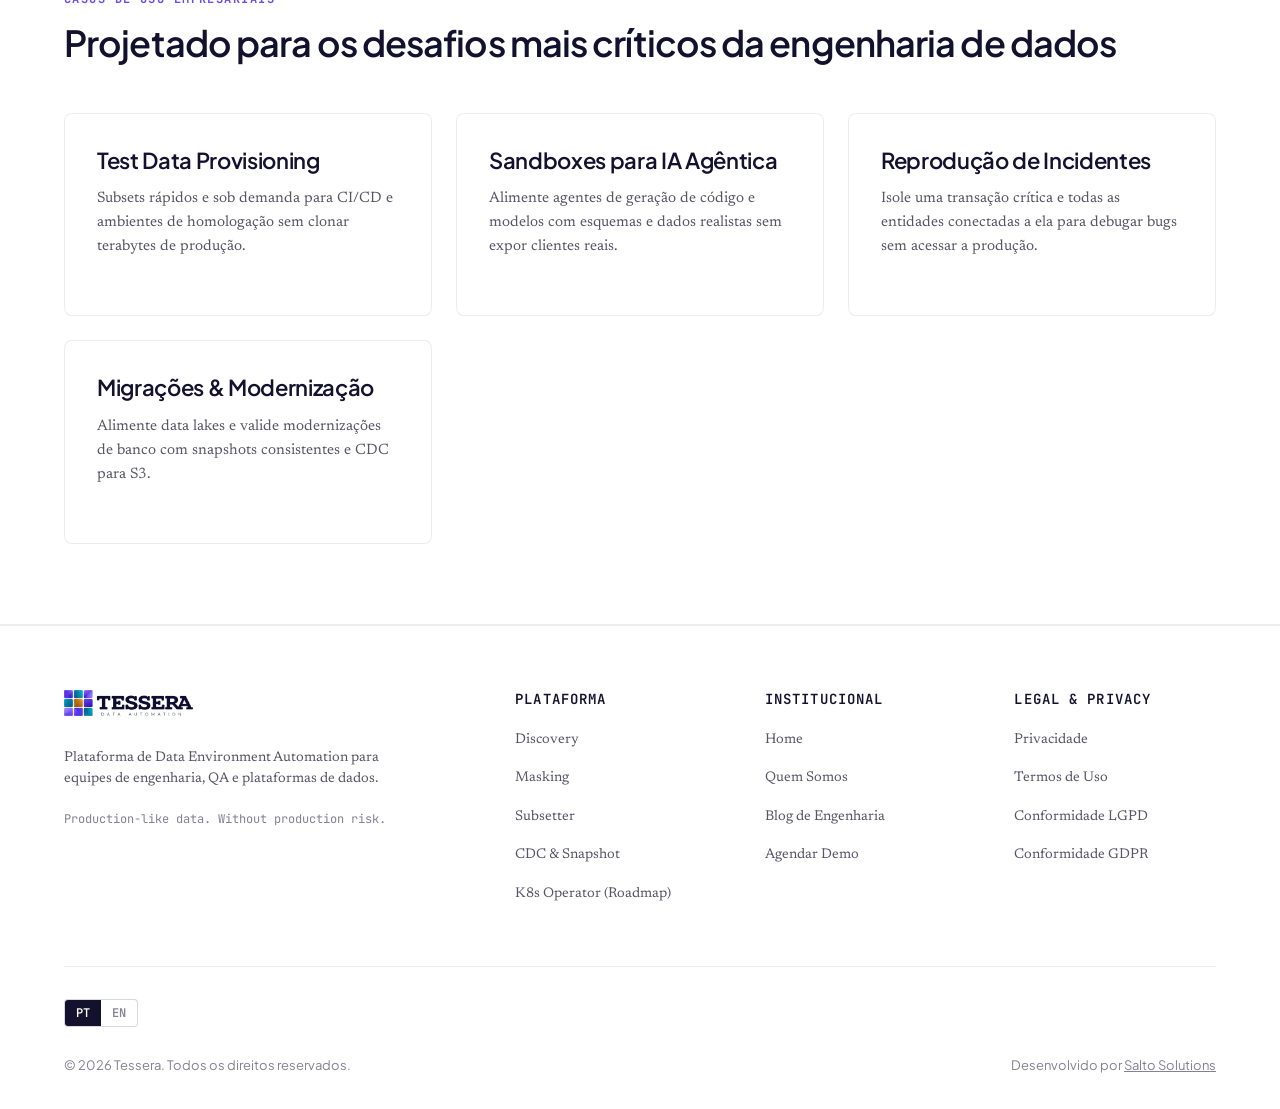
==== commit f4eb584e: "feat(routing): URLs amigáveis sem extensão .html e remoção de /index da home (v=20260910_15)" ====
--- a/public/index.html
+++ b/public/index.html
@@ -31,7 +31,7 @@
   <link rel="preconnect" href="https://fonts.googleapis.com">
   <link rel="preconnect" href="https://fonts.gstatic.com" crossorigin>
   <link href="https://fonts.googleapis.com/css2?family=JetBrains+Mono:wght@400;500;600;700&family=Newsreader:ital,opsz,wght@0,6..72,400;0,6..72,500;0,6..72,600;1,6..72,400&family=Plus+Jakarta+Sans:wght@400;500;600;700&display=swap" rel="stylesheet">
-  <link rel="stylesheet" href="assets/styles.css?v=20260910_12">
+  <link rel="stylesheet" href="assets/styles.css?v=20260910_15">
 
   <!-- Schema.org JSON-LD Structured Data (GEO / AEO) -->
   <script type="application/ld+json">
@@ -66,7 +66,7 @@
   <!-- Site Header -->
   <header class="site-header">
     <div class="container nav-wrapper">
-      <a href="index.html" class="brand-logo" aria-label="Tessera Homepage">
+      <a href="./" class="brand-logo" aria-label="Tessera Homepage">
         <img src="assets/tessera-logo-transparent.png" alt="Tessera Data Automation" style="height: 32px; width: auto; display: block;">
       </a>
 
@@ -74,10 +74,10 @@
       <div class="mobile-menu-backdrop" onclick="toggleMobileMenu()"></div>
 
       <nav class="main-nav">
-        <a href="produtos.html" data-i18n="nav_products">Produtos <span>&rarr;</span></a>
-        <a href="quem-somos.html" data-i18n="nav_about">Quem Somos <span>&rarr;</span></a>
-        <a href="blog.html" data-i18n="nav_blog">Blog &amp; Insights <span>&rarr;</span></a>
-        <a href="contato.html" data-i18n="nav_contact">Contato <span>&rarr;</span></a>
+        <a href="produtos/" data-i18n="nav_products">Produtos <span>&rarr;</span></a>
+        <a href="quem-somos/" data-i18n="nav_about">Quem Somos <span>&rarr;</span></a>
+        <a href="blog/" data-i18n="nav_blog">Blog &amp; Insights <span>&rarr;</span></a>
+        <a href="contato/" data-i18n="nav_contact">Contato <span>&rarr;</span></a>
         
         <!-- Mobile Menu Footer with Language Switcher -->
         <div class="mobile-menu-footer">
@@ -94,7 +94,7 @@
           <button class="lang-btn active" data-lang="pt" onclick="setLanguage('pt')">PT</button>
           <button class="lang-btn" data-lang="en" onclick="setLanguage('en')">EN</button>
         </div>
-        <a href="contato.html" class="btn btn-primary" data-i18n="nav_demo">Agendar Demo</a>
+        <a href="contato/" class="btn btn-primary" data-i18n="nav_demo">Agendar Demo</a>
         <button class="mobile-menu-btn" onclick="toggleMobileMenu()" aria-label="Abrir Menu de Navegação" aria-expanded="false">
           <svg width="22" height="22" viewBox="0 0 24 24" fill="none" stroke="currentColor" stroke-width="2" stroke-linecap="round">
             <line x1="3" y1="6" x2="21" y2="6"></line>
@@ -115,8 +115,8 @@
         A Tessera automatiza como dados realistas e protegidos são descobertos, mascarados, reduzidos e entregues para engenharia, QA, migrações e agentes de IA.
       </p>
       <div class="cta-group">
-        <a href="produtos.html" class="btn btn-primary" data-i18n="btn_explore">Explorar Arquitetura</a>
-        <a href="contato.html" class="btn btn-secondary" data-i18n="nav_demo">Agendar Demonstração Técnica</a>
+        <a href="produtos/" class="btn btn-primary" data-i18n="btn_explore">Explorar Arquitetura</a>
+        <a href="contato/" class="btn btn-secondary" data-i18n="nav_demo">Agendar Demonstração Técnica</a>
       </div>
     </div>
   </section>
@@ -404,7 +404,7 @@
             <li>Classificadores PATH e DATA independentes</li>
             <li>Resolução de esquemas ofuscados ou SAP</li>
           </ul>
-          <a href="produtos.html#discovery" class="btn btn-secondary" style="font-size: 0.8125rem;">Especificações &rarr;</a>
+          <a href="produtos/#discovery" class="btn btn-secondary" style="font-size: 0.8125rem;">Especificações &rarr;</a>
         </div>
 
         <!-- 2. Masking -->
@@ -422,7 +422,7 @@
             <li>Validação de formato (Luhn, CPF, IBAN)</li>
             <li>Integração com AWS KMS e K8s Secrets</li>
           </ul>
-          <a href="produtos.html#masking" class="btn btn-secondary" style="font-size: 0.8125rem;">Especificações &rarr;</a>
+          <a href="produtos/#masking" class="btn btn-secondary" style="font-size: 0.8125rem;">Especificações &rarr;</a>
         </div>
 
         <!-- 3. Subsetter -->
@@ -440,7 +440,7 @@
             <li>PostgreSQL, MySQL, SQL Server, Oracle, Mongo</li>
             <li>Três superfícies: Web UI, CLI YAML e Operador K8s</li>
           </ul>
-          <a href="produtos.html#subsetter" class="btn btn-secondary" style="font-size: 0.8125rem;">Especificações &rarr;</a>
+          <a href="produtos/#subsetter" class="btn btn-secondary" style="font-size: 0.8125rem;">Especificações &rarr;</a>
         </div>
 
         <!-- 4. CDC & Snapshot -->
@@ -458,7 +458,7 @@
             <li>Entrega Effectively-Once com marcadores S3</li>
             <li>Captura de DDL (ALTER, CREATE, DROP)</li>
           </ul>
-          <a href="produtos.html#cdc" class="btn btn-secondary" style="font-size: 0.8125rem;">Especificações &rarr;</a>
+          <a href="produtos/#cdc" class="btn btn-secondary" style="font-size: 0.8125rem;">Especificações &rarr;</a>
         </div>
       </div>
 
@@ -473,7 +473,7 @@
             Orquestração completa de réplicas efêmeras de banco de dados em contêineres: provisionamento, refresh, snapshot instantâneo e rollback sob demanda para desenvolvedores e agentes autônomos.
           </p>
         </div>
-        <a href="produtos.html#lifecycle" class="btn btn-secondary" style="font-size: 0.8125rem;">Ver Visão &rarr;</a>
+        <a href="produtos/#lifecycle" class="btn btn-secondary" style="font-size: 0.8125rem;">Ver Visão &rarr;</a>
       </div>
     </div>
   </section>
@@ -638,30 +638,31 @@
         <div class="footer-col">
           <h4>Plataforma</h4>
           <ul>
-            <li><a href="produtos.html#discovery">Discovery</a></li>
-            <li><a href="produtos.html#masking">Masking</a></li>
-            <li><a href="produtos.html#subsetter">Subsetter</a></li>
-            <li><a href="produtos.html#cdc">CDC &amp; Snapshot</a></li>
-            <li><a href="produtos.html#lifecycle">K8s Operator (Roadmap)</a></li>
+            <li><a href="produtos/#discovery">Discovery</a></li>
+            <li><a href="produtos/#masking">Masking</a></li>
+            <li><a href="produtos/#subsetter">Subsetter</a></li>
+            <li><a href="produtos/#cdc">CDC &amp; Snapshot</a></li>
+            <li><a href="produtos/#lifecycle">K8s Operator (Roadmap)</a></li>
           </ul>
         </div>
 
         <div class="footer-col">
           <h4>Institucional</h4>
           <ul>
-            <li><a href="quem-somos.html">Quem Somos</a></li>
-            <li><a href="blog.html">Blog de Engenharia</a></li>
-            <li><a href="contato.html">Agendar Demo</a></li>
+            <li><a href="./">Home</a></li>
+            <li><a href="quem-somos/">Quem Somos</a></li>
+            <li><a href="blog/">Blog de Engenharia</a></li>
+            <li><a href="contato/">Agendar Demo</a></li>
           </ul>
         </div>
 
         <div class="footer-col">
           <h4>Legal &amp; Privacy</h4>
           <ul>
-            <li><a href="privacidade.html">Privacidade</a></li>
-            <li><a href="termos.html">Termos de Uso</a></li>
-            <li><a href="privacidade.html#lgpd">Conformidade LGPD</a></li>
-            <li><a href="privacidade.html#gdpr">Conformidade GDPR</a></li>
+            <li><a href="privacidade/">Privacidade</a></li>
+            <li><a href="termos/">Termos de Uso</a></li>
+            <li><a href="privacidade/#lgpd">Conformidade LGPD</a></li>
+            <li><a href="privacidade/#gdpr">Conformidade GDPR</a></li>
           </ul>
         </div>
       </div>
@@ -693,6 +694,6 @@
     </div>
   </div>
 
-  <script src="assets/app.js?v=20260910_12"></script>
+  <script src="assets/app.js?v=20260910_15"></script>
 </body>
 </html>
--- a/public/assets/styles.css
+++ b/public/assets/styles.css
@@ -1559,26 +1559,51 @@
   background: #FFFFFF;
   border: 1px solid var(--border-strong);
   border-radius: var(--radius-md);
-  padding: clamp(22px, 3.5vw, 28px);
-  box-shadow: 0 4px 18px rgba(0, 0, 0, 0.03);
+  padding: clamp(24px, 3.5vw, 32px);
+  box-shadow: 0 4px 20px rgba(0, 0, 0, 0.04);
   box-sizing: border-box;
   transition: border-color 0.2s ease, box-shadow 0.2s ease;
 }
 
 .info-card:hover {
   border-color: var(--tessera-violet);
-  box-shadow: 0 6px 24px rgba(107, 75, 240, 0.08);
+  box-shadow: 0 8px 30px rgba(107, 75, 240, 0.09);
+}
+
+.info-cards-column {
+  display: flex;
+  flex-direction: column;
+  gap: 36px;
+}
+
+@media (max-width: 640px) {
+  .info-cards-column {
+    gap: 28px;
+  }
 }
 
 /* ==========================================================================
    Blog: Clean Editorial Cards
    ========================================================================== */
+.blog-posts-column {
+  display: flex;
+  flex-direction: column;
+  gap: 52px;
+  max-width: 860px;
+}
+
+@media (max-width: 640px) {
+  .blog-posts-column {
+    gap: 36px;
+  }
+}
+
 .blog-card {
   background: #FFFFFF;
   border: 1px solid var(--border-strong);
   border-radius: var(--radius-md);
-  padding: clamp(24px, 4vw, 36px);
-  box-shadow: 0 4px 20px rgba(0, 0, 0, 0.03);
+  padding: clamp(28px, 4vw, 40px);
+  box-shadow: 0 4px 24px rgba(0, 0, 0, 0.04);
   transition: transform 0.2s ease, border-color 0.2s ease, box-shadow 0.2s ease;
   display: block;
   text-decoration: none;
@@ -1588,7 +1613,7 @@
 
 .blog-card:hover {
   border-color: var(--tessera-violet);
-  box-shadow: 0 8px 30px rgba(107, 75, 240, 0.08);
+  box-shadow: 0 10px 32px rgba(107, 75, 240, 0.1);
   transform: translateY(-2px);
 }
 
@@ -1638,6 +1663,18 @@
   white-space: pre;
 }
 
+.tech-spec-block ul {
+  list-style: none !important;
+  list-style-type: none !important;
+  padding: 0 !important;
+  margin: 0 !important;
+}
+
+.tech-spec-block li {
+  list-style: none !important;
+  list-style-type: none !important;
+}
+
 .tech-spec-header {
   display: flex;
   align-items: center;
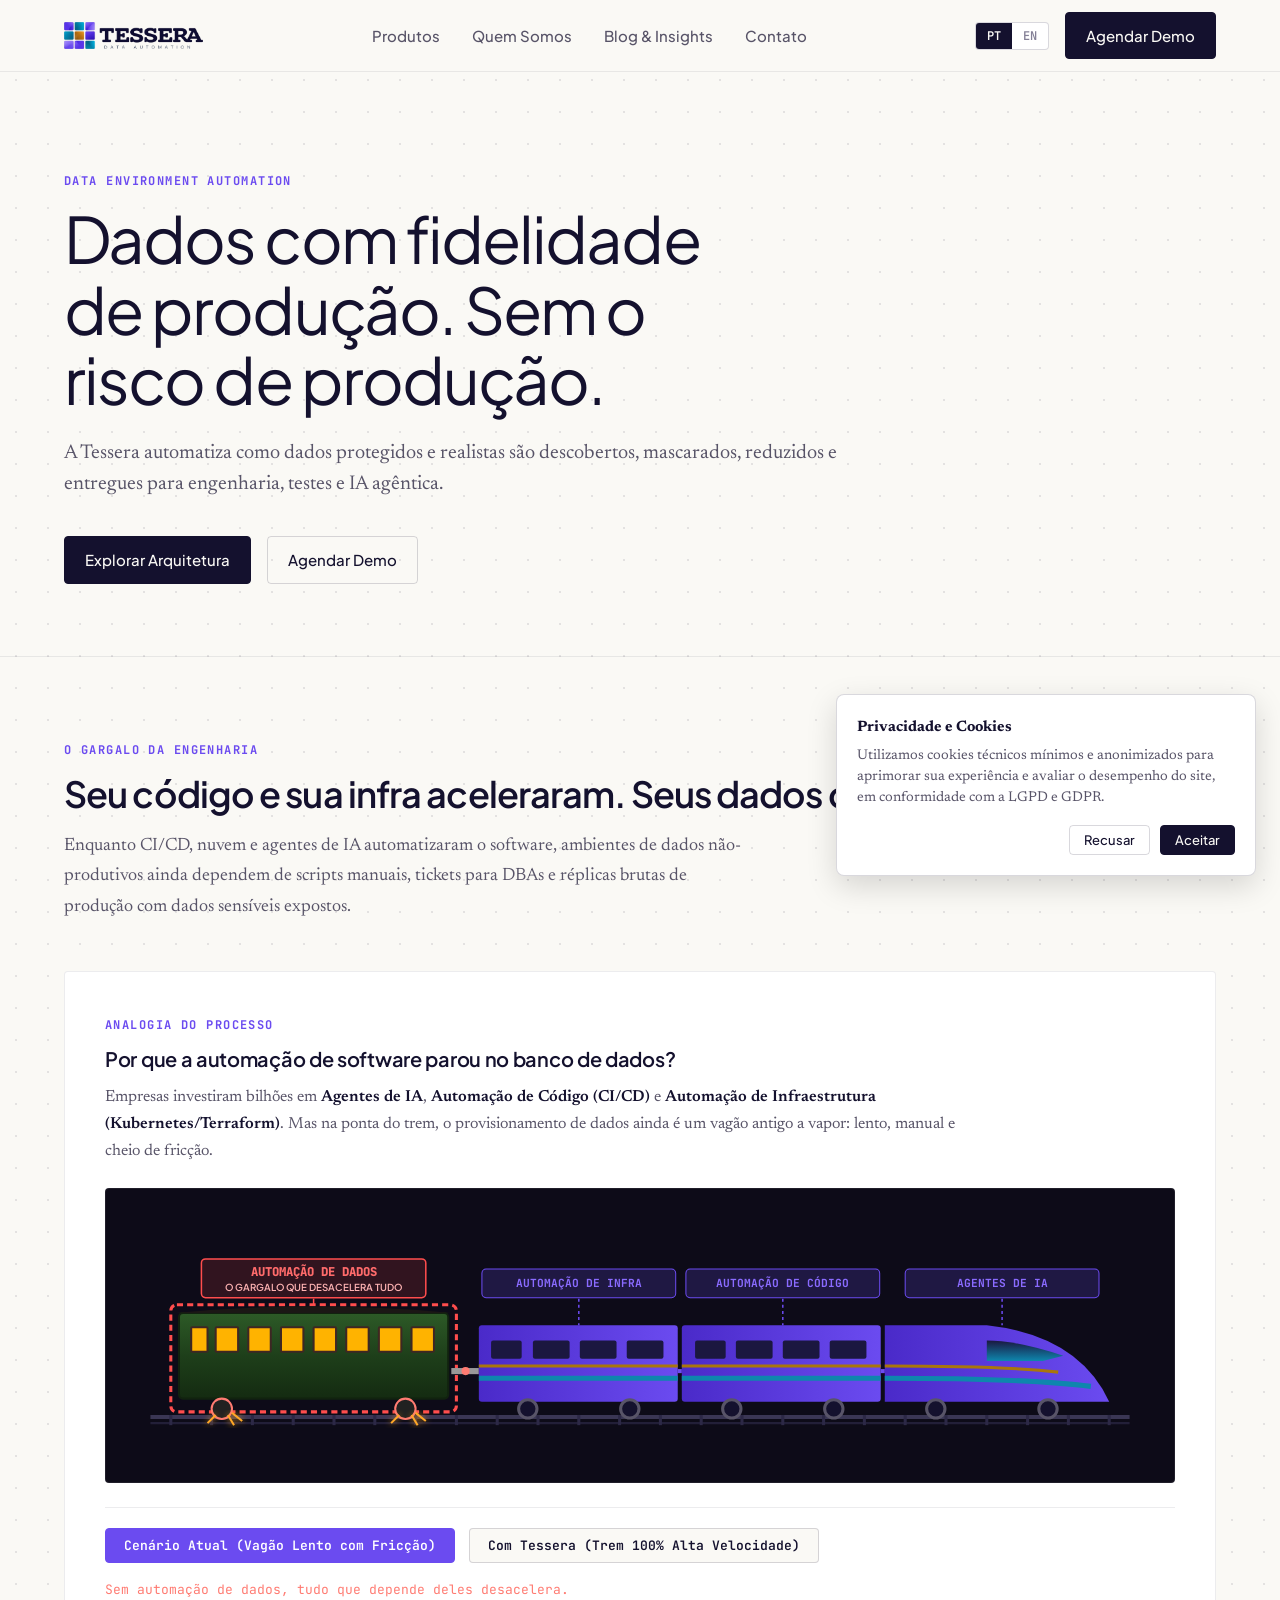
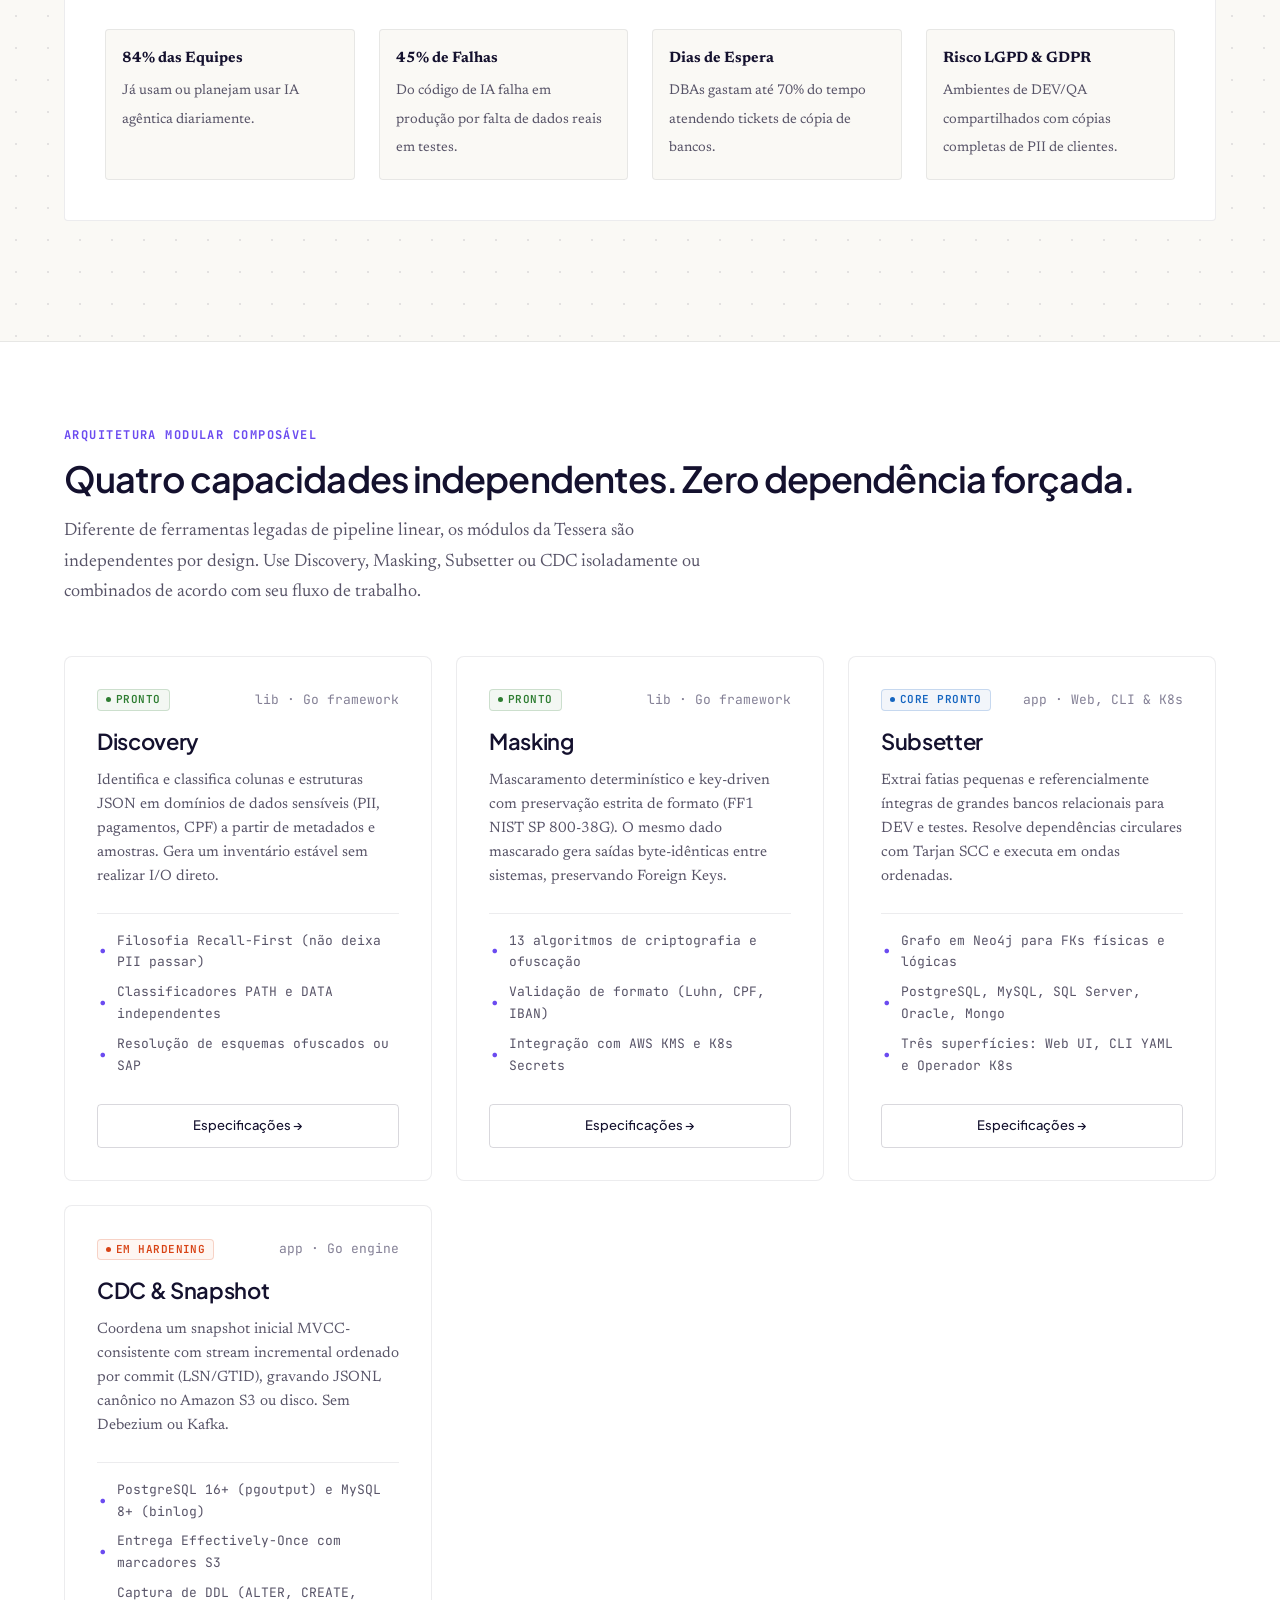
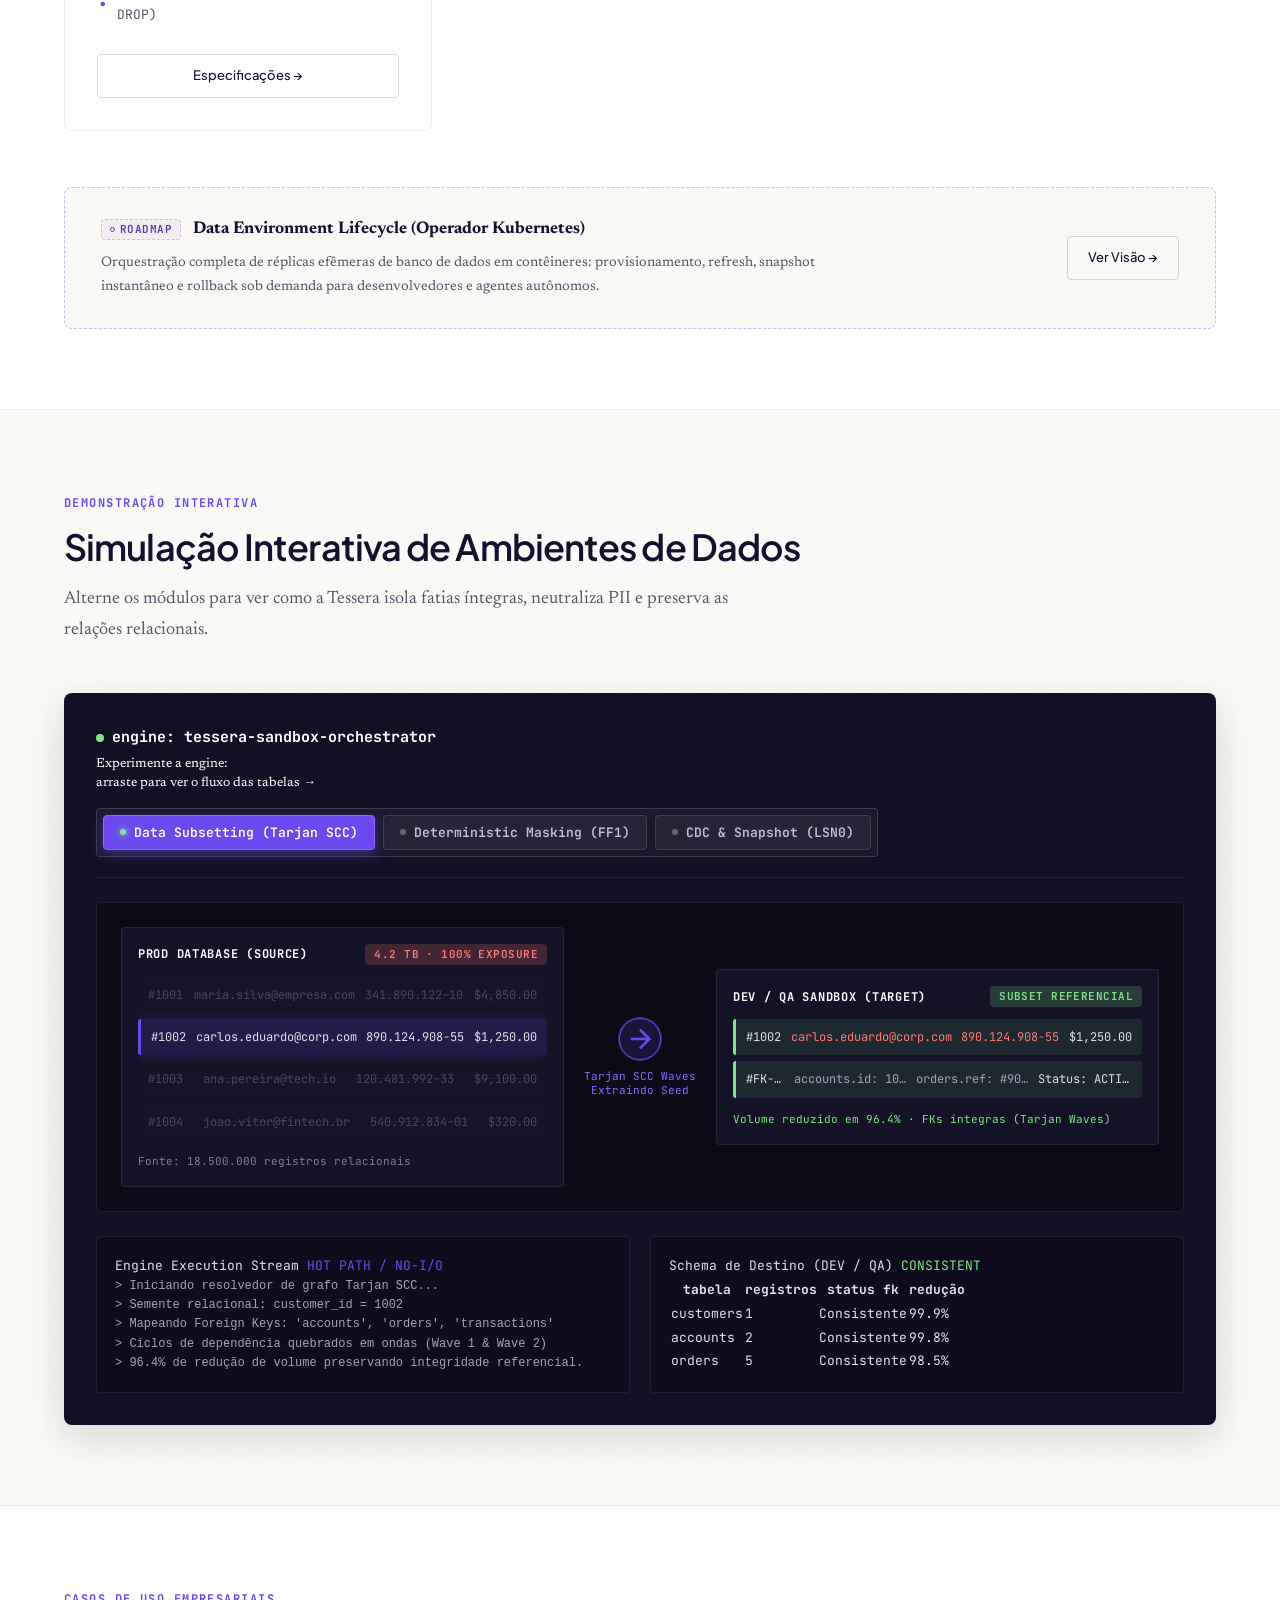
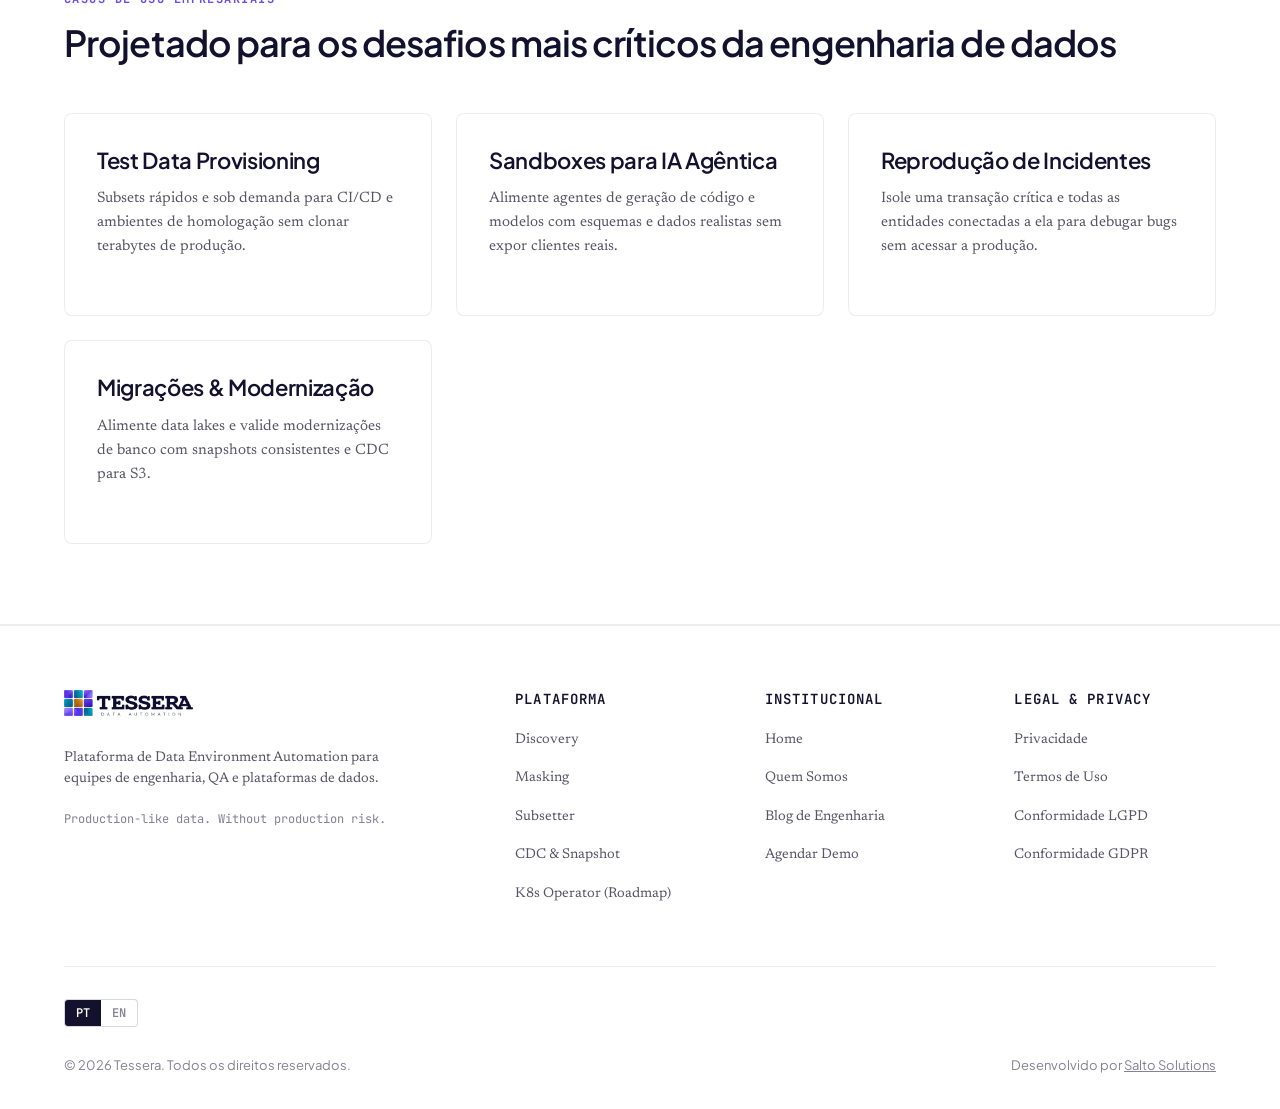
==== commit 806870c6: "fix(branding): remover gettessera, usar contact@tessera.com.br e padronizar logo mobile no header (v" ====
--- a/public/index.html
+++ b/public/index.html
@@ -9,20 +9,20 @@
   <meta name="description" content="A Tessera automatiza ambientes de dados não-produtivos: descoberta de dados sensíveis, mascaramento determinístico, data subsetting referencial e CDC contínuo para engenharia e IA.">
   <meta name="keywords" content="data environment automation, data masking, data subsetting, PII discovery, CDC PostgreSQL, test data management, engenharia de dados, IA agêntica">
   <meta name="robots" content="index, follow">
-  <link rel="canonical" href="https://gettessera.io/">
+  <link rel="canonical" href="https://tessera.com.br/">
 
   <!-- OpenGraph / Facebook / LinkedIn -->
   <meta property="og:type" content="website">
-  <meta property="og:url" content="https://gettessera.io/">
+  <meta property="og:url" content="https://tessera.com.br/">
   <meta property="og:title" content="Tessera — Production-like data. Without production risk.">
   <meta property="og:description" content="Automação moderna do ciclo de vida de dados para engenharia de software, QA e agentes de IA.">
-  <meta property="og:image" content="https://gettessera.io/assets/og-image.svg">
+  <meta property="og:image" content="https://tessera.com.br/assets/og-image.svg">
 
   <!-- Twitter Cards -->
   <meta name="twitter:card" content="summary_large_image">
   <meta name="twitter:title" content="Tessera — Data Environment Automation">
   <meta name="twitter:description" content="Production-like data. Without production risk.">
-  <meta name="twitter:image" content="https://gettessera.io/assets/og-image.svg">
+  <meta name="twitter:image" content="https://tessera.com.br/assets/og-image.svg">
 
   <!-- Favicon -->
   <link rel="icon" type="image/svg+xml" href="favicon.svg">
@@ -31,7 +31,7 @@
   <link rel="preconnect" href="https://fonts.googleapis.com">
   <link rel="preconnect" href="https://fonts.gstatic.com" crossorigin>
   <link href="https://fonts.googleapis.com/css2?family=JetBrains+Mono:wght@400;500;600;700&family=Newsreader:ital,opsz,wght@0,6..72,400;0,6..72,500;0,6..72,600;1,6..72,400&family=Plus+Jakarta+Sans:wght@400;500;600;700&display=swap" rel="stylesheet">
-  <link rel="stylesheet" href="assets/styles.css?v=20260910_15">
+  <link rel="stylesheet" href="assets/styles.css?v=20260910_16">
 
   <!-- Schema.org JSON-LD Structured Data (GEO / AEO) -->
   <script type="application/ld+json">
@@ -54,8 +54,8 @@
       {
         "@type": "Organization",
         "name": "Tessera",
-        "url": "https://gettessera.io",
-        "logo": "https://gettessera.io/assets/tessera-symbol.svg"
+        "url": "https://tessera.com.br",
+        "logo": "https://tessera.com.br/assets/tessera-symbol.svg"
       }
     ]
   }
@@ -67,7 +67,7 @@
   <header class="site-header">
     <div class="container nav-wrapper">
       <a href="./" class="brand-logo" aria-label="Tessera Homepage">
-        <img src="assets/tessera-logo-transparent.png" alt="Tessera Data Automation" style="height: 32px; width: auto; display: block;">
+        <img src="assets/tessera-logo-transparent.png" alt="Tessera Data Automation">
       </a>
 
       <!-- Mobile Backdrop Overlay (Anthropic Style) -->
@@ -694,6 +694,6 @@
     </div>
   </div>
 
-  <script src="assets/app.js?v=20260910_15"></script>
+  <script src="assets/app.js?v=20260910_16"></script>
 </body>
 </html>
--- a/public/assets/styles.css
+++ b/public/assets/styles.css
@@ -199,19 +199,23 @@
   gap: 12px;
   text-decoration: none;
   color: var(--text-primary);
+  flex-shrink: 0;
 }
 
 .brand-logo svg {
   height: 28px;
   width: auto;
   display: block;
+  flex-shrink: 0;
 }
 
 .brand-logo img {
-  height: 28px;
-  width: auto;
+  height: 28px !important;
+  max-height: 28px !important;
+  width: auto !important;
   display: block;
   object-fit: contain;
+  flex-shrink: 0;
 }
 
 nav.main-nav {
@@ -284,6 +288,18 @@
   .nav-wrapper {
     position: relative;
     z-index: 1021;
+  }
+
+  .brand-logo {
+    flex-shrink: 0;
+  }
+
+  .brand-logo img {
+    height: 24px !important;
+    max-height: 24px !important;
+    width: auto !important;
+    display: block;
+    flex-shrink: 0;
   }
 
   .mobile-menu-btn {
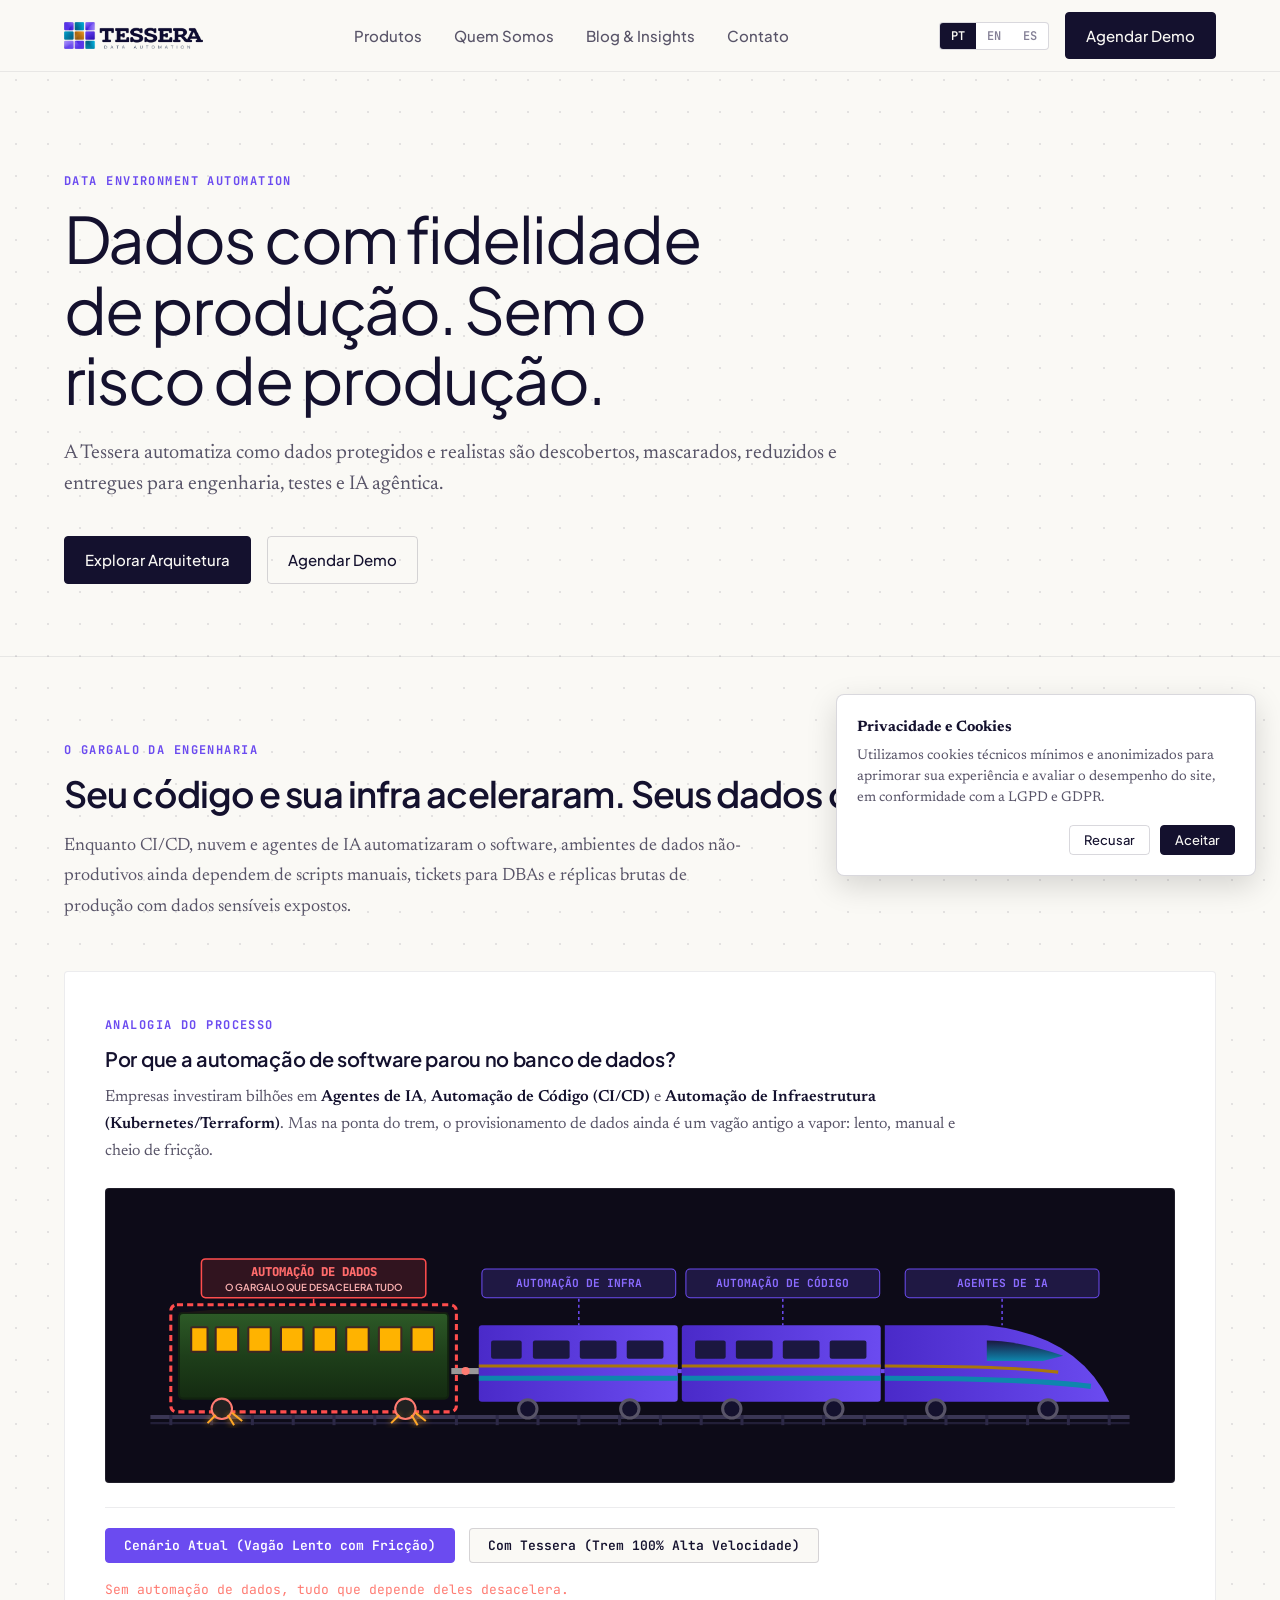
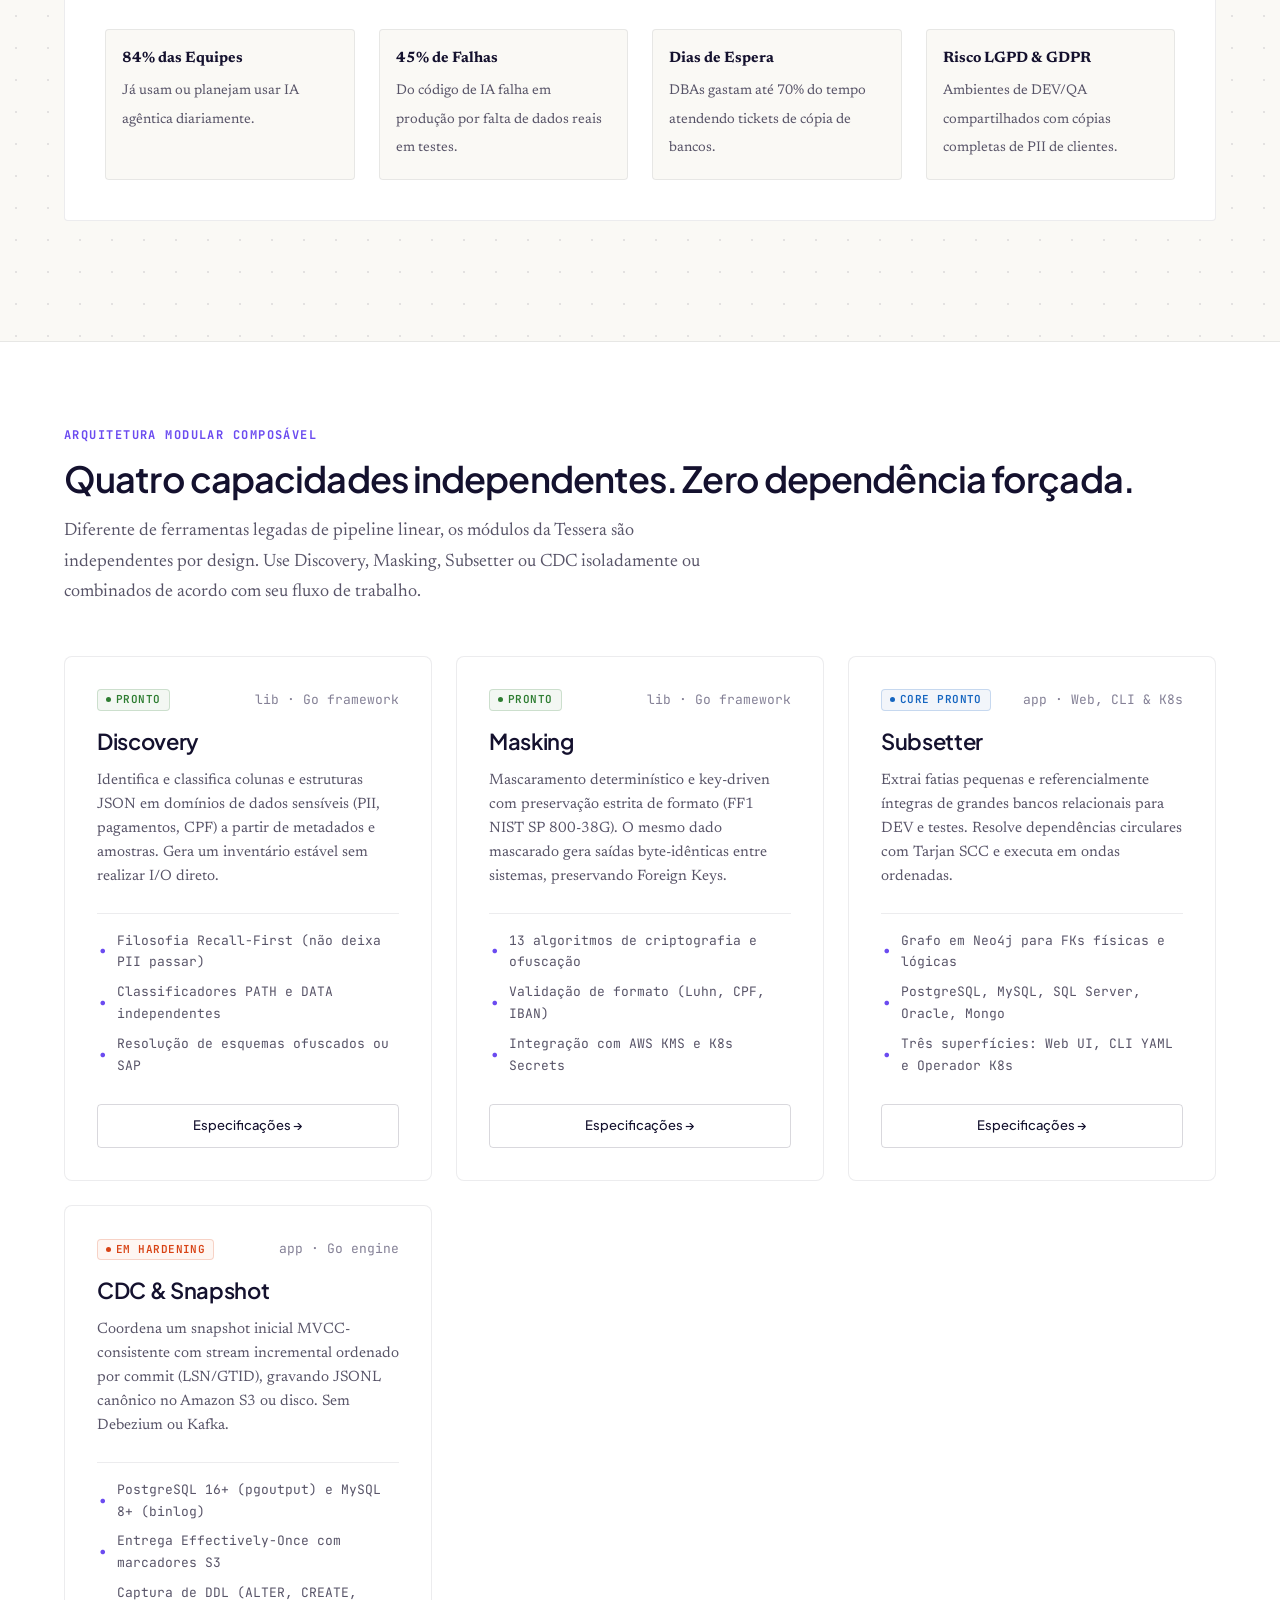
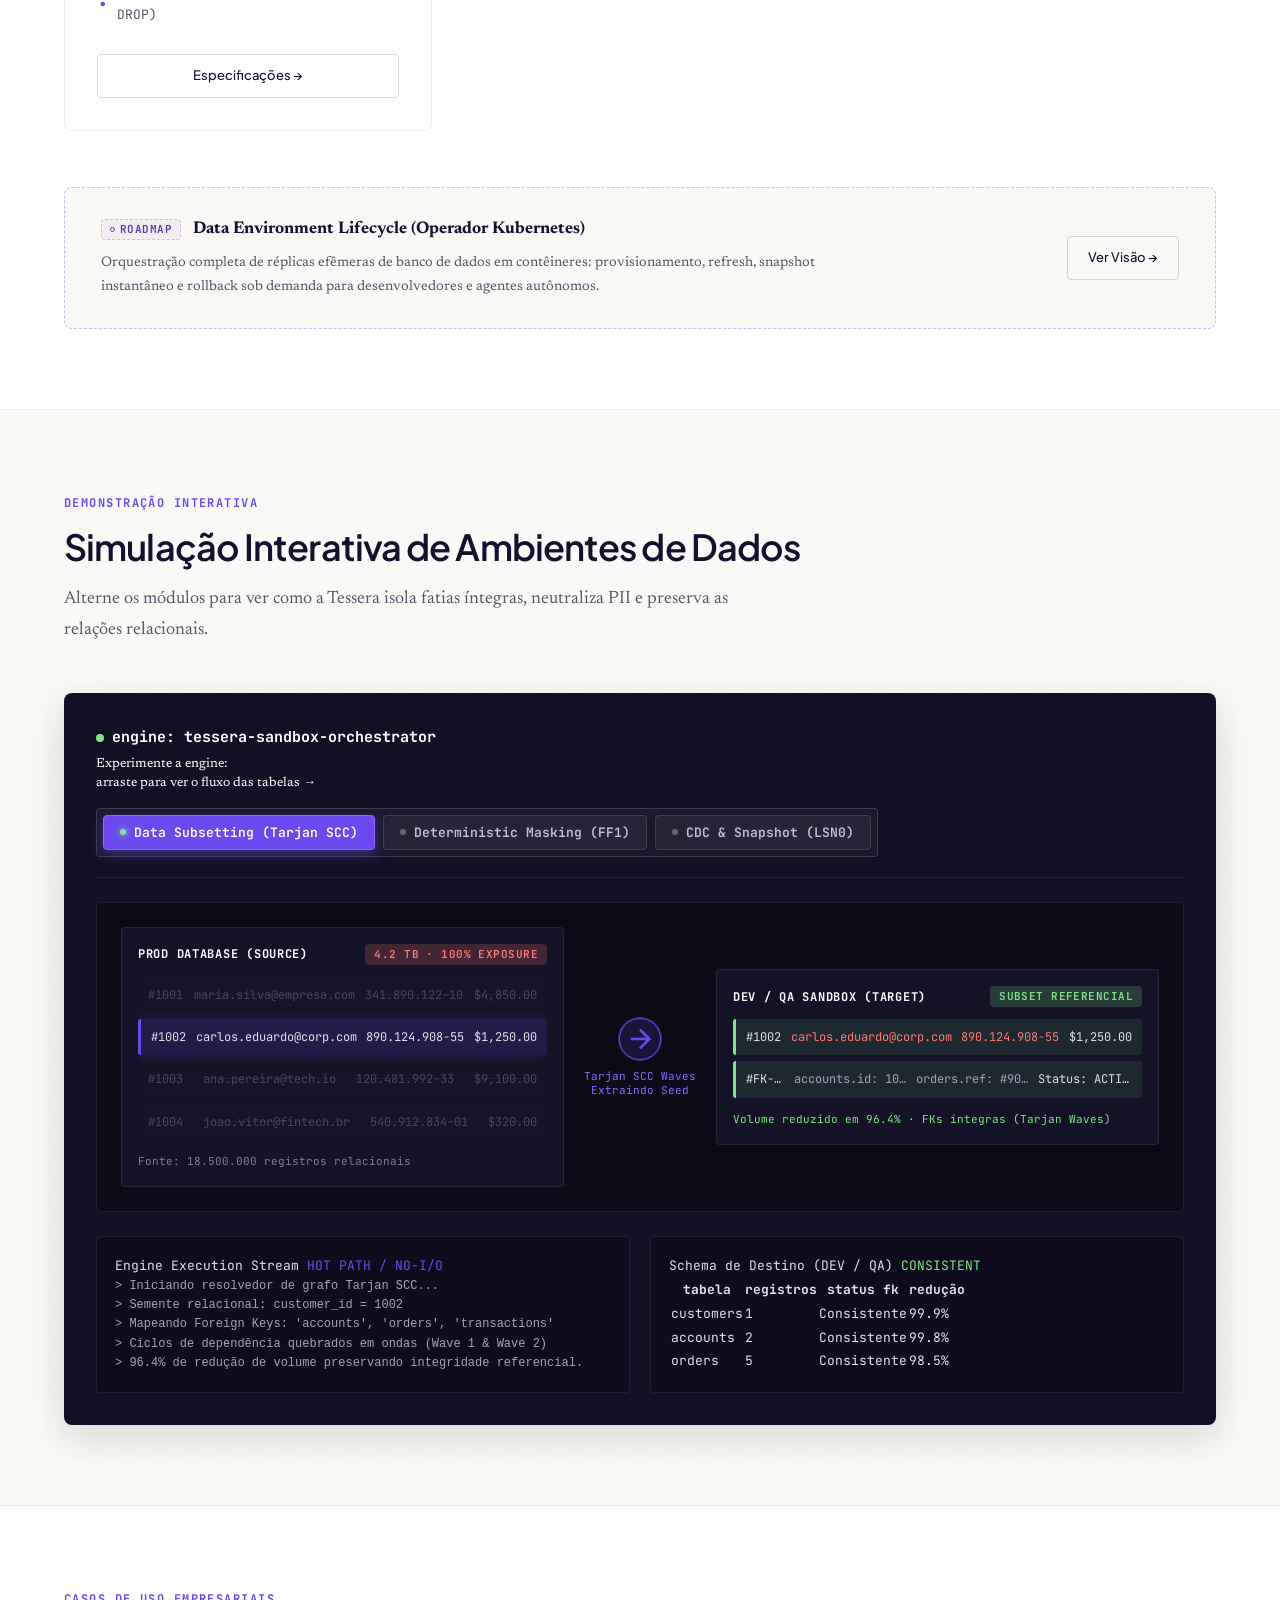
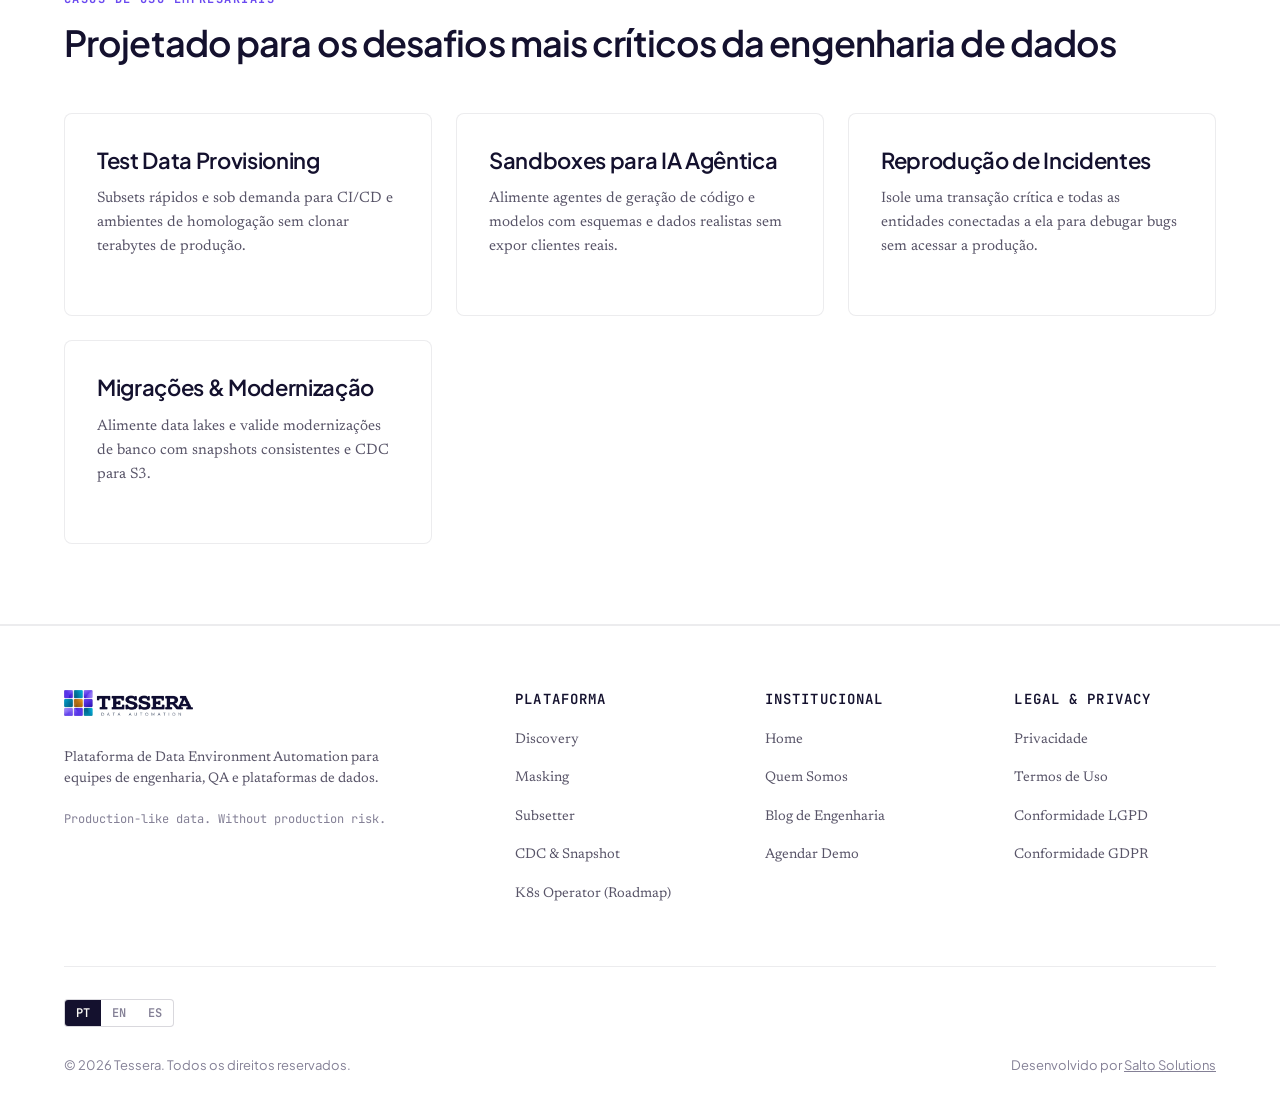
==== commit b4cf9a2c: "feat(i18n): adicionar suporte ao idioma ES no header, mobile drawer e footer (v=20260910_17)" ====
--- a/public/index.html
+++ b/public/index.html
@@ -31,7 +31,7 @@
   <link rel="preconnect" href="https://fonts.googleapis.com">
   <link rel="preconnect" href="https://fonts.gstatic.com" crossorigin>
   <link href="https://fonts.googleapis.com/css2?family=JetBrains+Mono:wght@400;500;600;700&family=Newsreader:ital,opsz,wght@0,6..72,400;0,6..72,500;0,6..72,600;1,6..72,400&family=Plus+Jakarta+Sans:wght@400;500;600;700&display=swap" rel="stylesheet">
-  <link rel="stylesheet" href="assets/styles.css?v=20260910_16">
+  <link rel="stylesheet" href="assets/styles.css?v=20260910_17">
 
   <!-- Schema.org JSON-LD Structured Data (GEO / AEO) -->
   <script type="application/ld+json">
@@ -85,6 +85,7 @@
           <div class="lang-switch" role="group" aria-label="Language selector">
             <button class="lang-btn active" data-lang="pt" onclick="setLanguage('pt')">PT</button>
             <button class="lang-btn" data-lang="en" onclick="setLanguage('en')">EN</button>
+          <button class="lang-btn" data-lang="es" onclick="setLanguage('es')">ES</button>
           </div>
         </div>
       </nav>
@@ -93,6 +94,7 @@
         <div class="lang-switch" role="group" aria-label="Language selector">
           <button class="lang-btn active" data-lang="pt" onclick="setLanguage('pt')">PT</button>
           <button class="lang-btn" data-lang="en" onclick="setLanguage('en')">EN</button>
+          <button class="lang-btn" data-lang="es" onclick="setLanguage('es')">ES</button>
         </div>
         <a href="contato/" class="btn btn-primary" data-i18n="nav_demo">Agendar Demo</a>
         <button class="mobile-menu-btn" onclick="toggleMobileMenu()" aria-label="Abrir Menu de Navegação" aria-expanded="false">
@@ -672,6 +674,7 @@
           <div class="lang-switch" role="group" aria-label="Language selector">
             <button class="lang-btn active" data-lang="pt" onclick="setLanguage('pt')">PT</button>
             <button class="lang-btn" data-lang="en" onclick="setLanguage('en')">EN</button>
+          <button class="lang-btn" data-lang="es" onclick="setLanguage('es')">ES</button>
           </div>
         </div>
         <div style="width: 100%; display: flex; align-items: center; justify-content: space-between; flex-wrap: wrap; gap: 16px; margin-top: 12px;">
@@ -694,6 +697,6 @@
     </div>
   </div>
 
-  <script src="assets/app.js?v=20260910_16"></script>
+  <script src="assets/app.js?v=20260910_17"></script>
 </body>
 </html>
